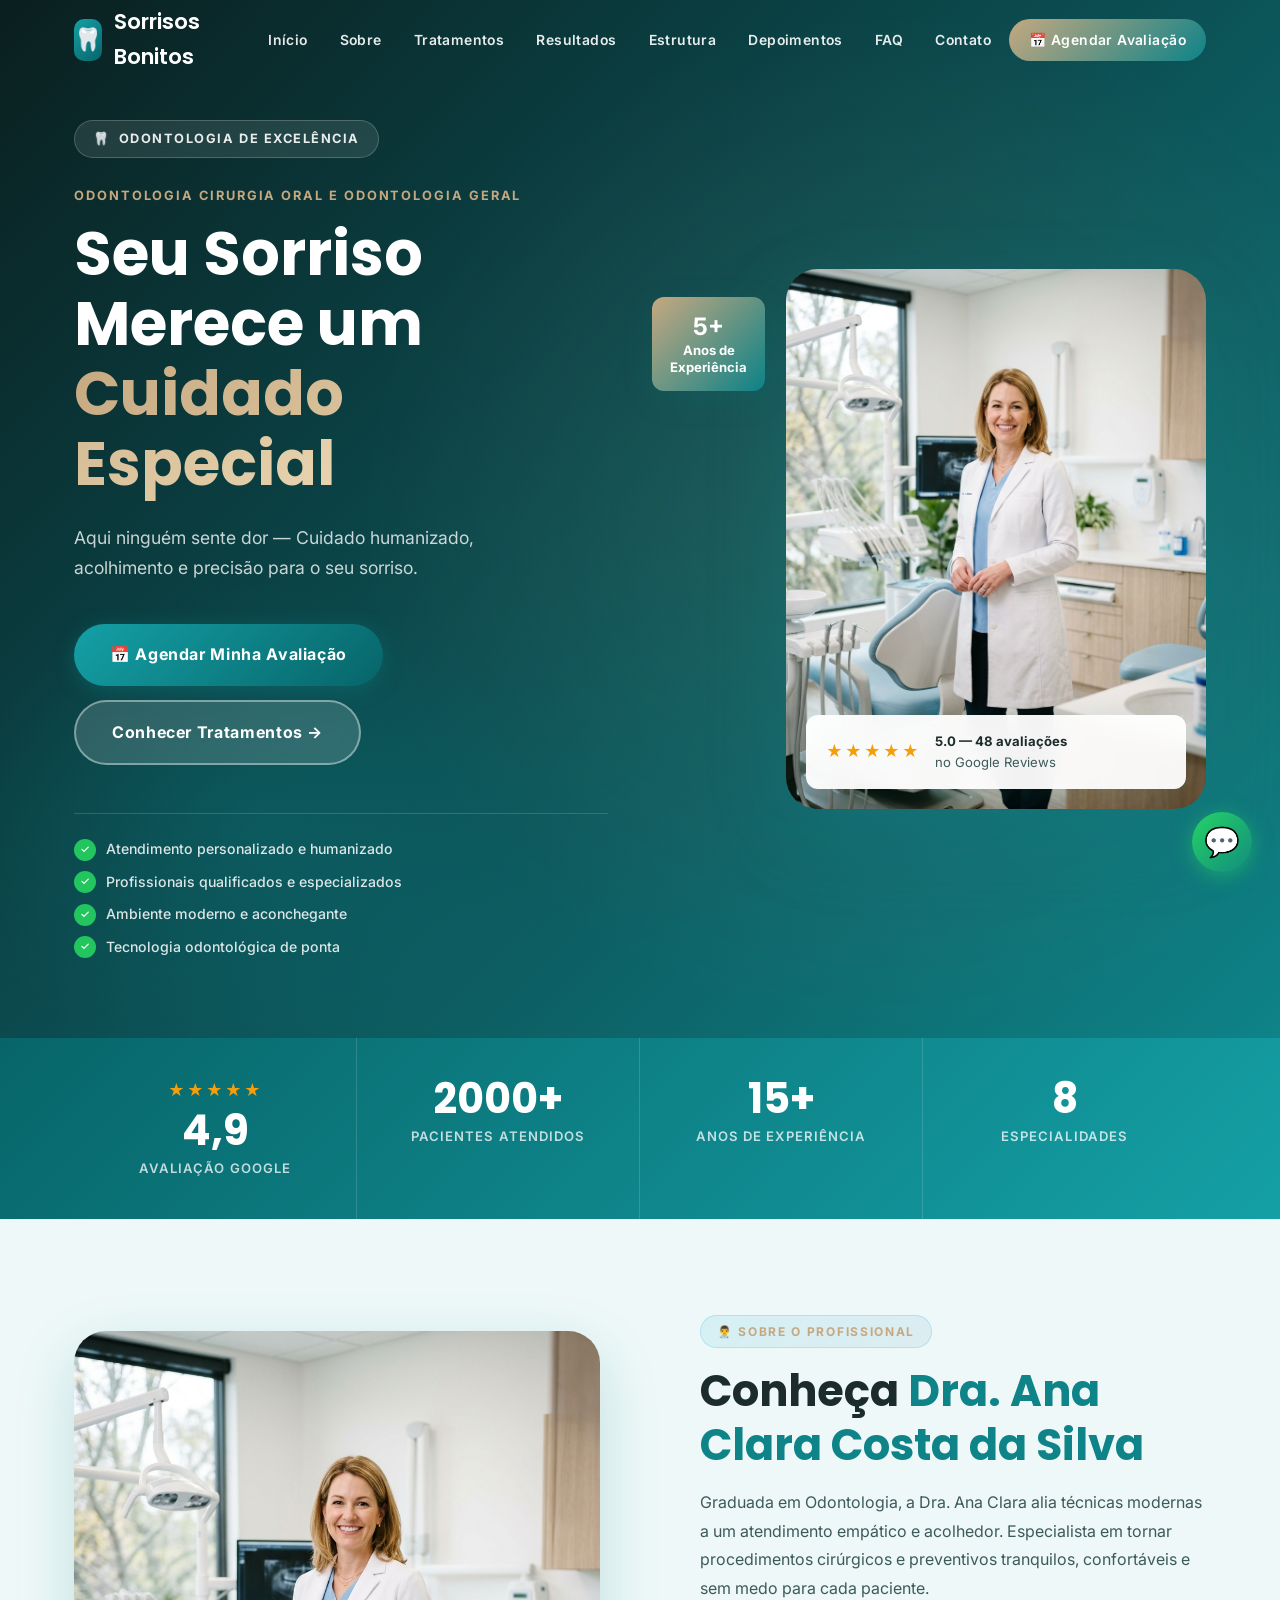
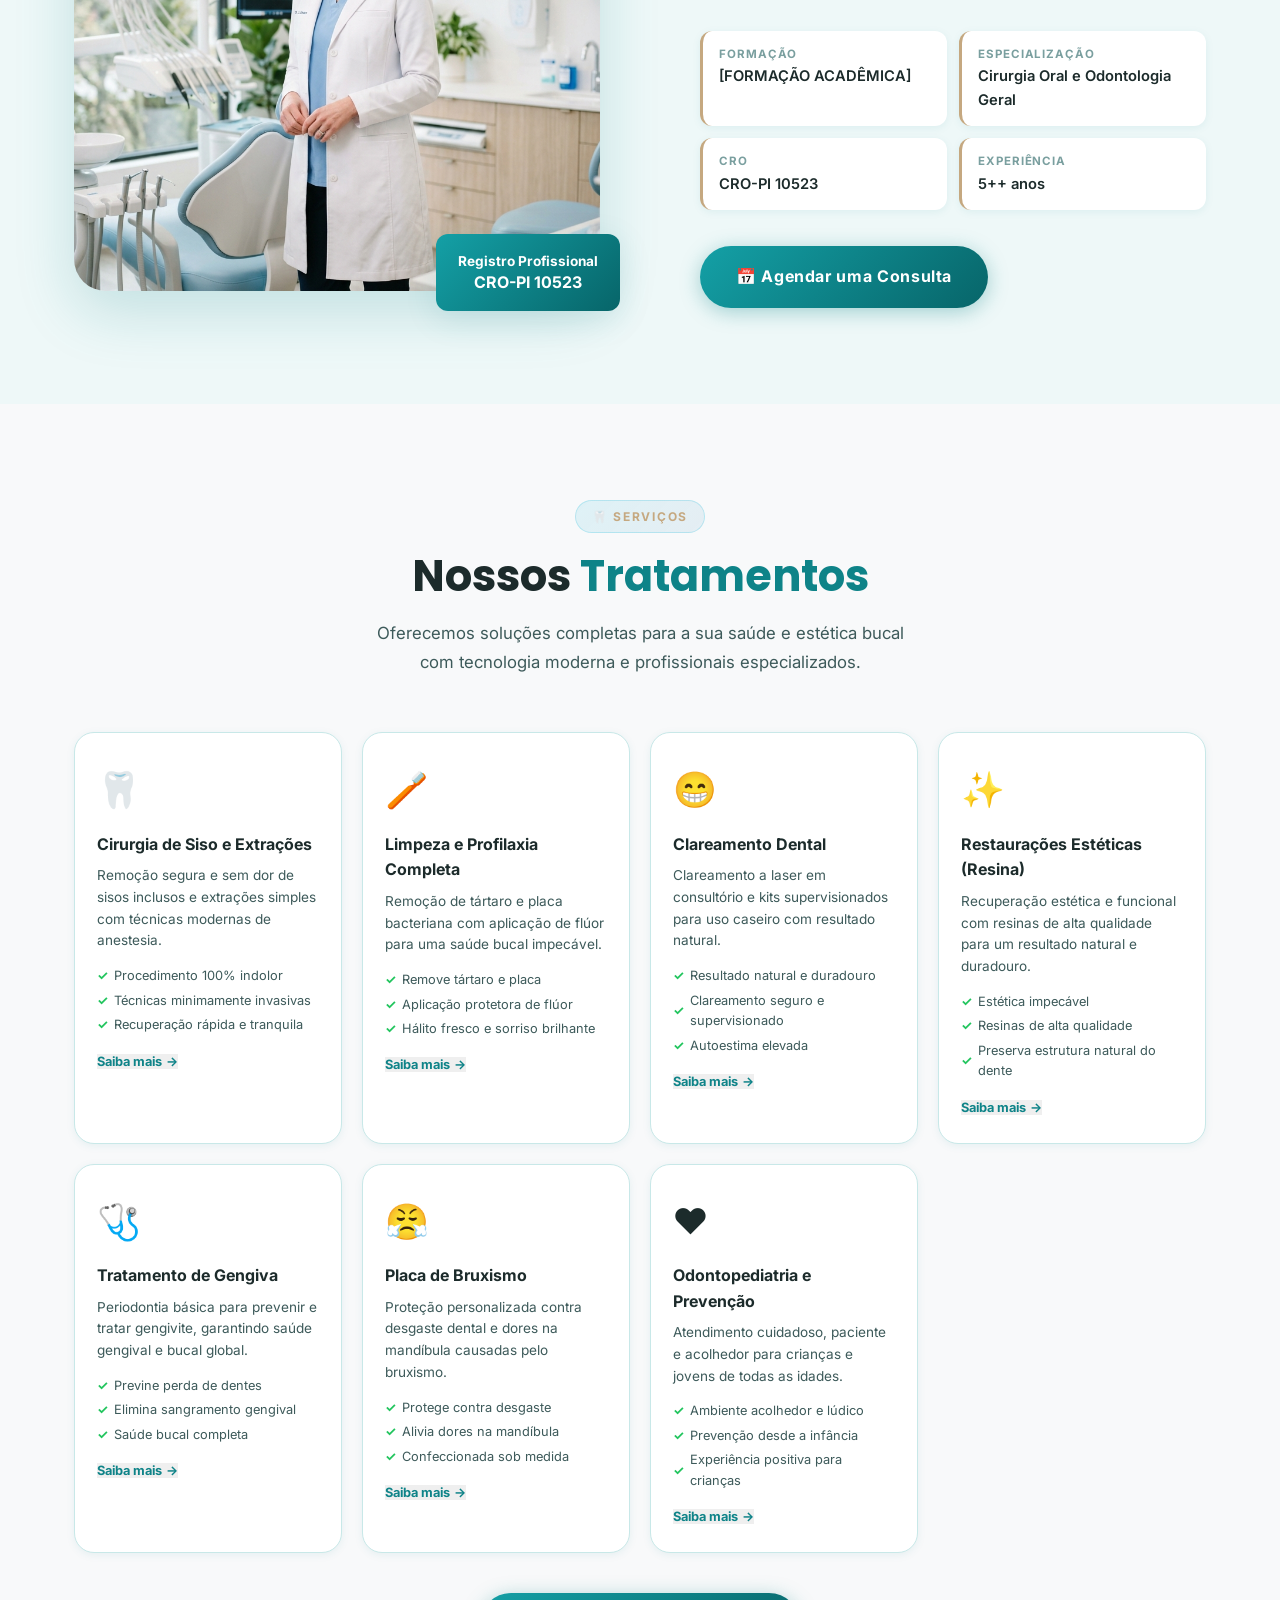
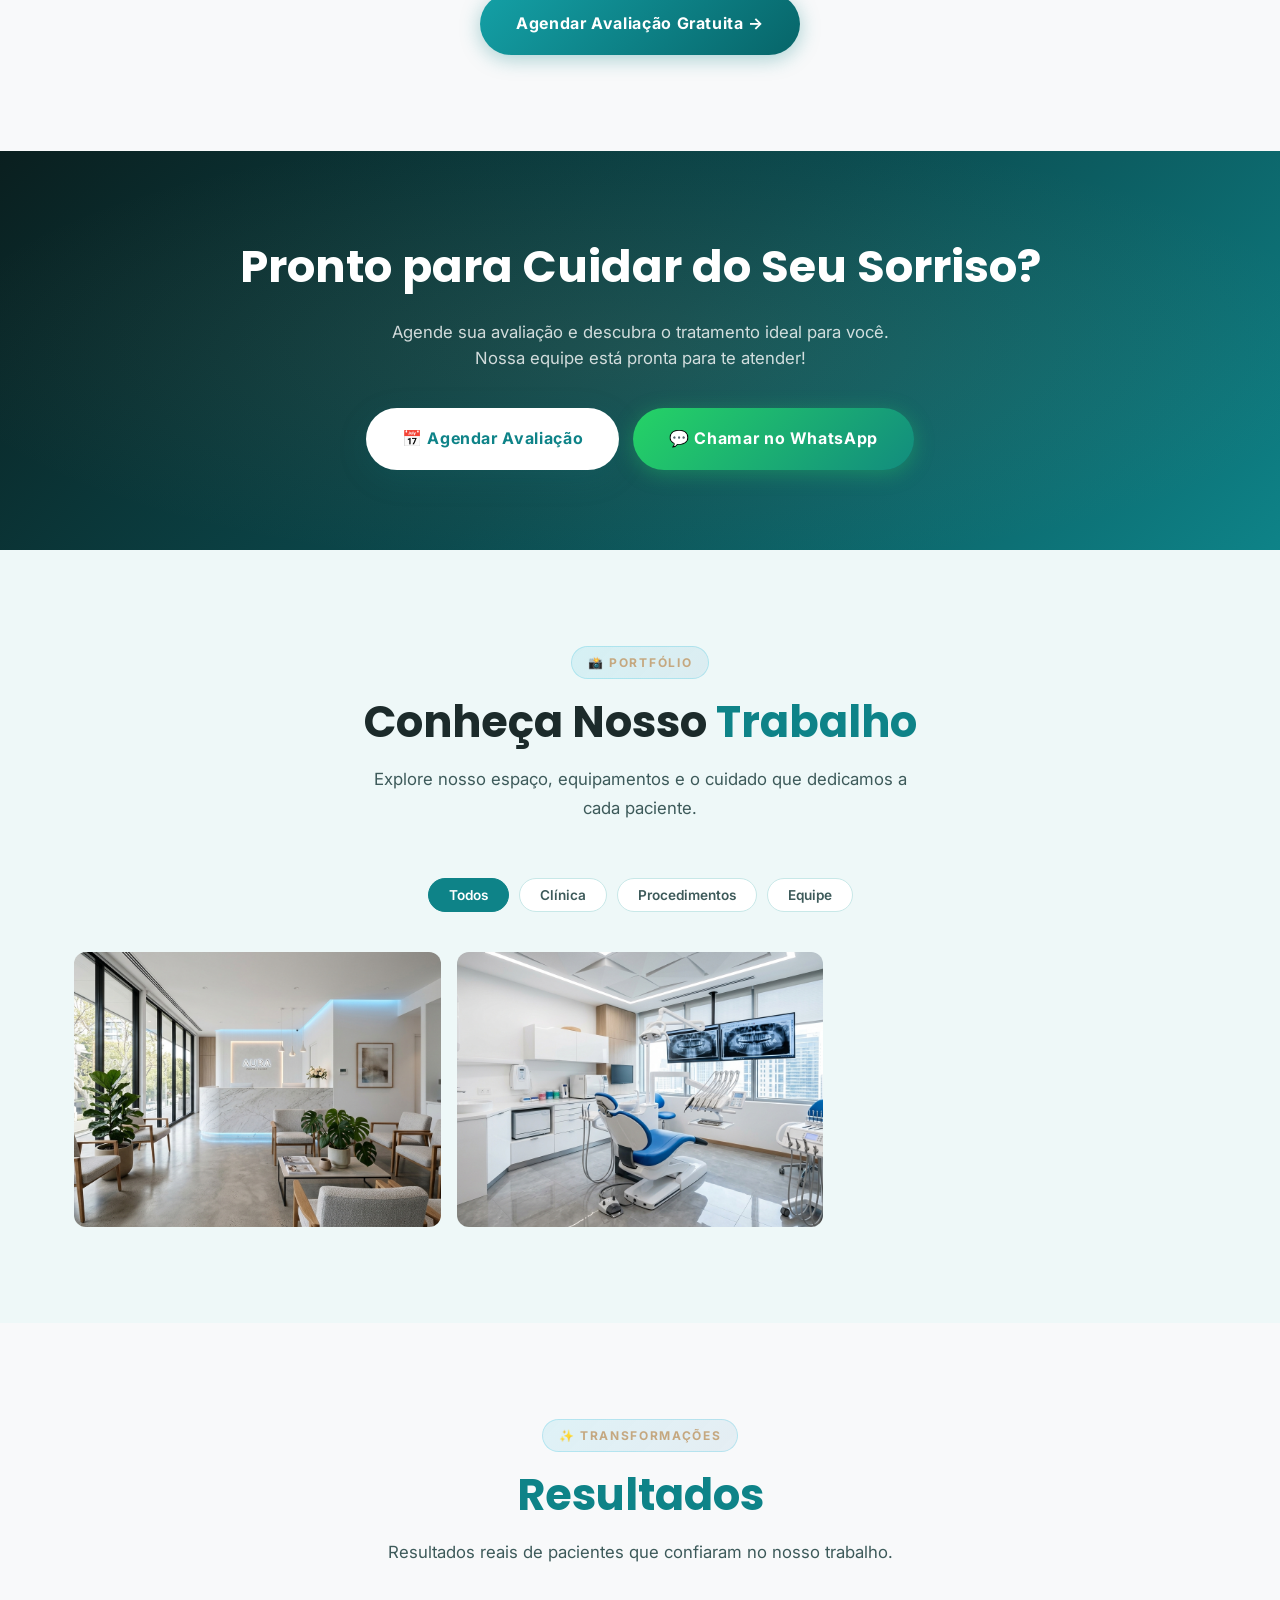
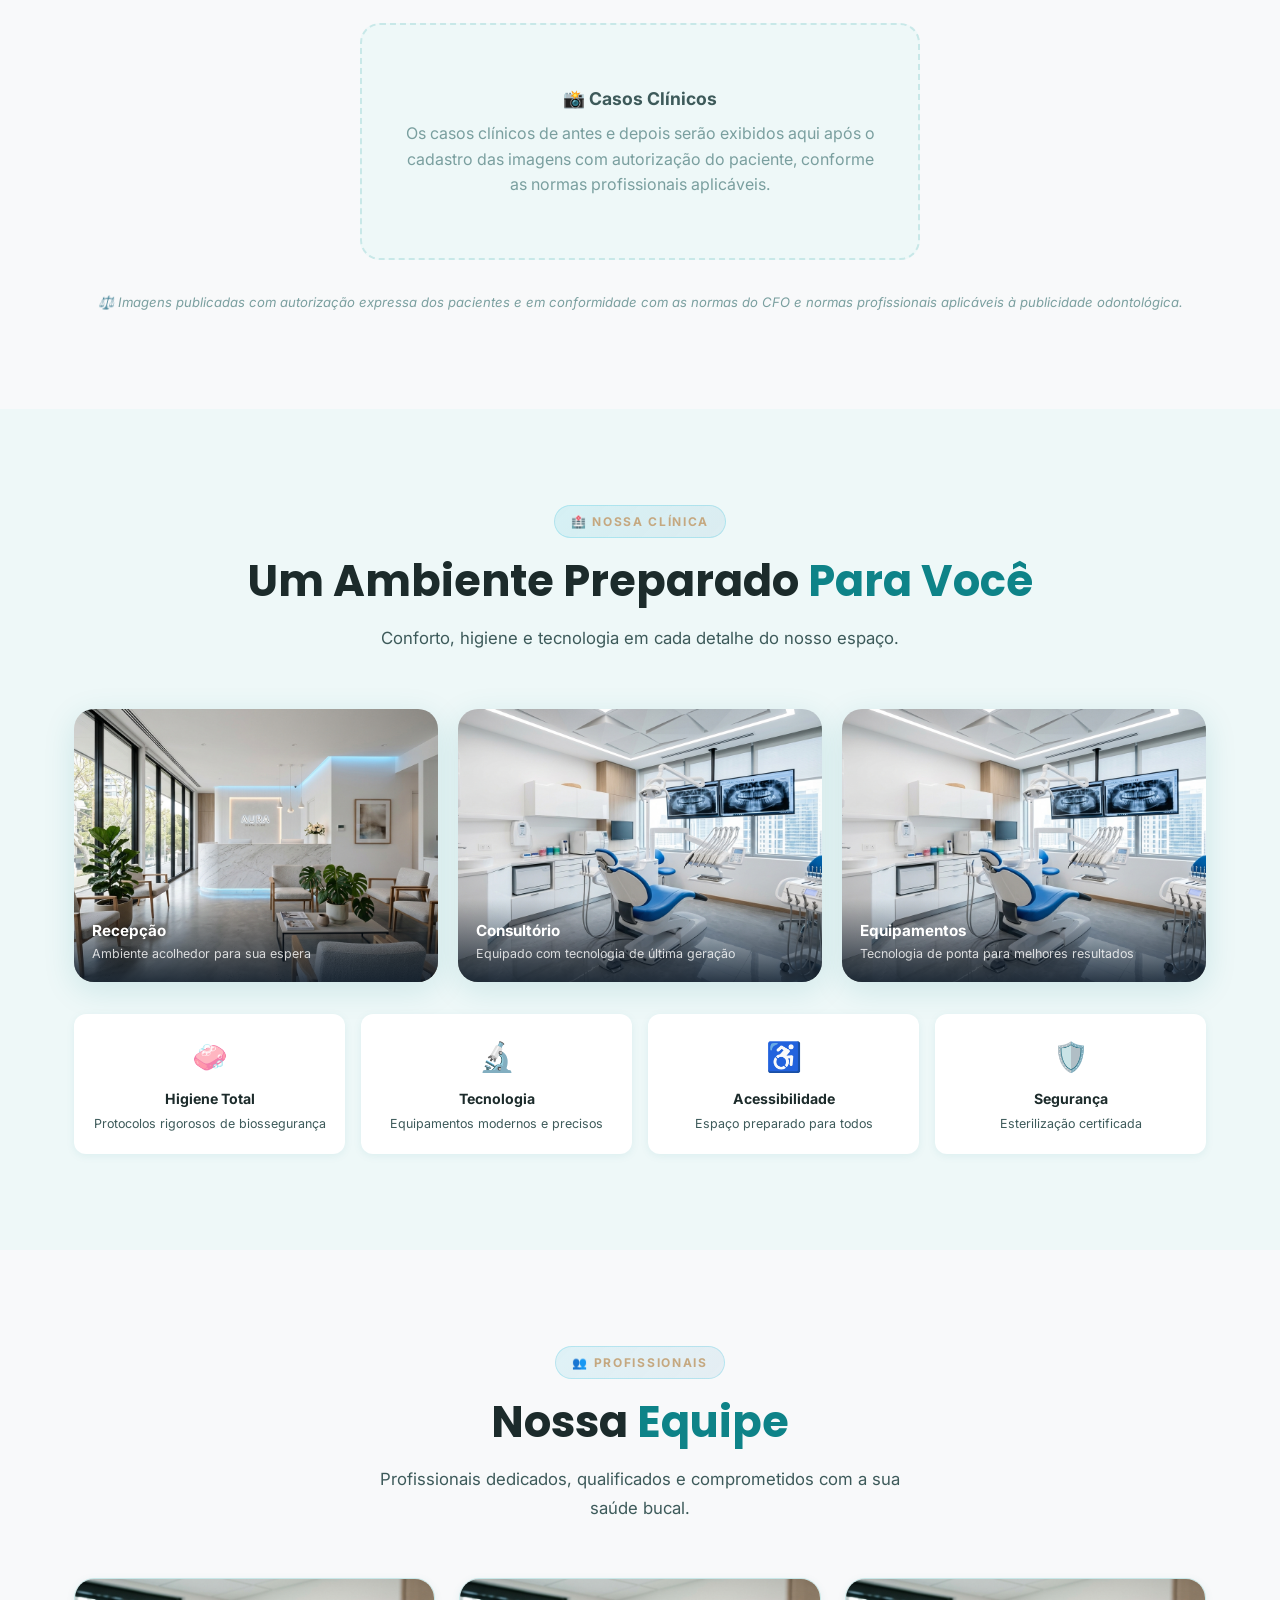
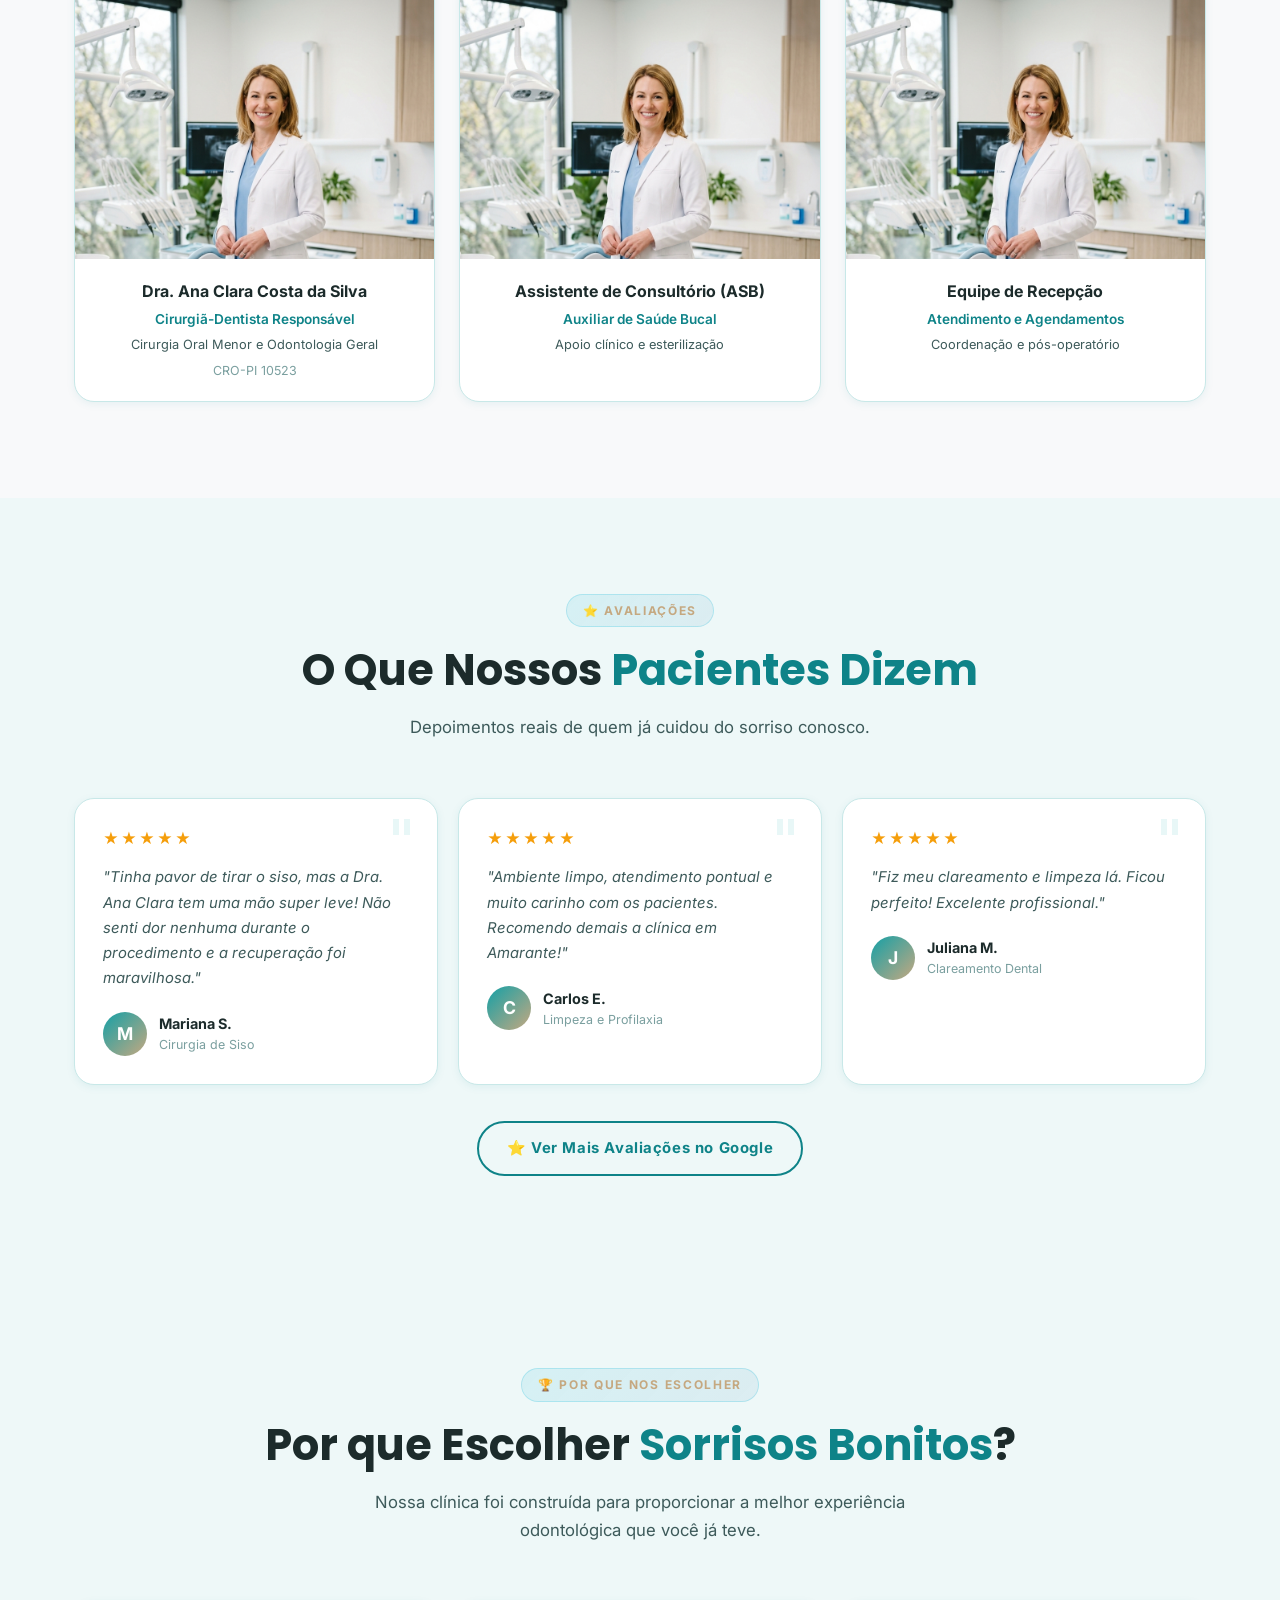
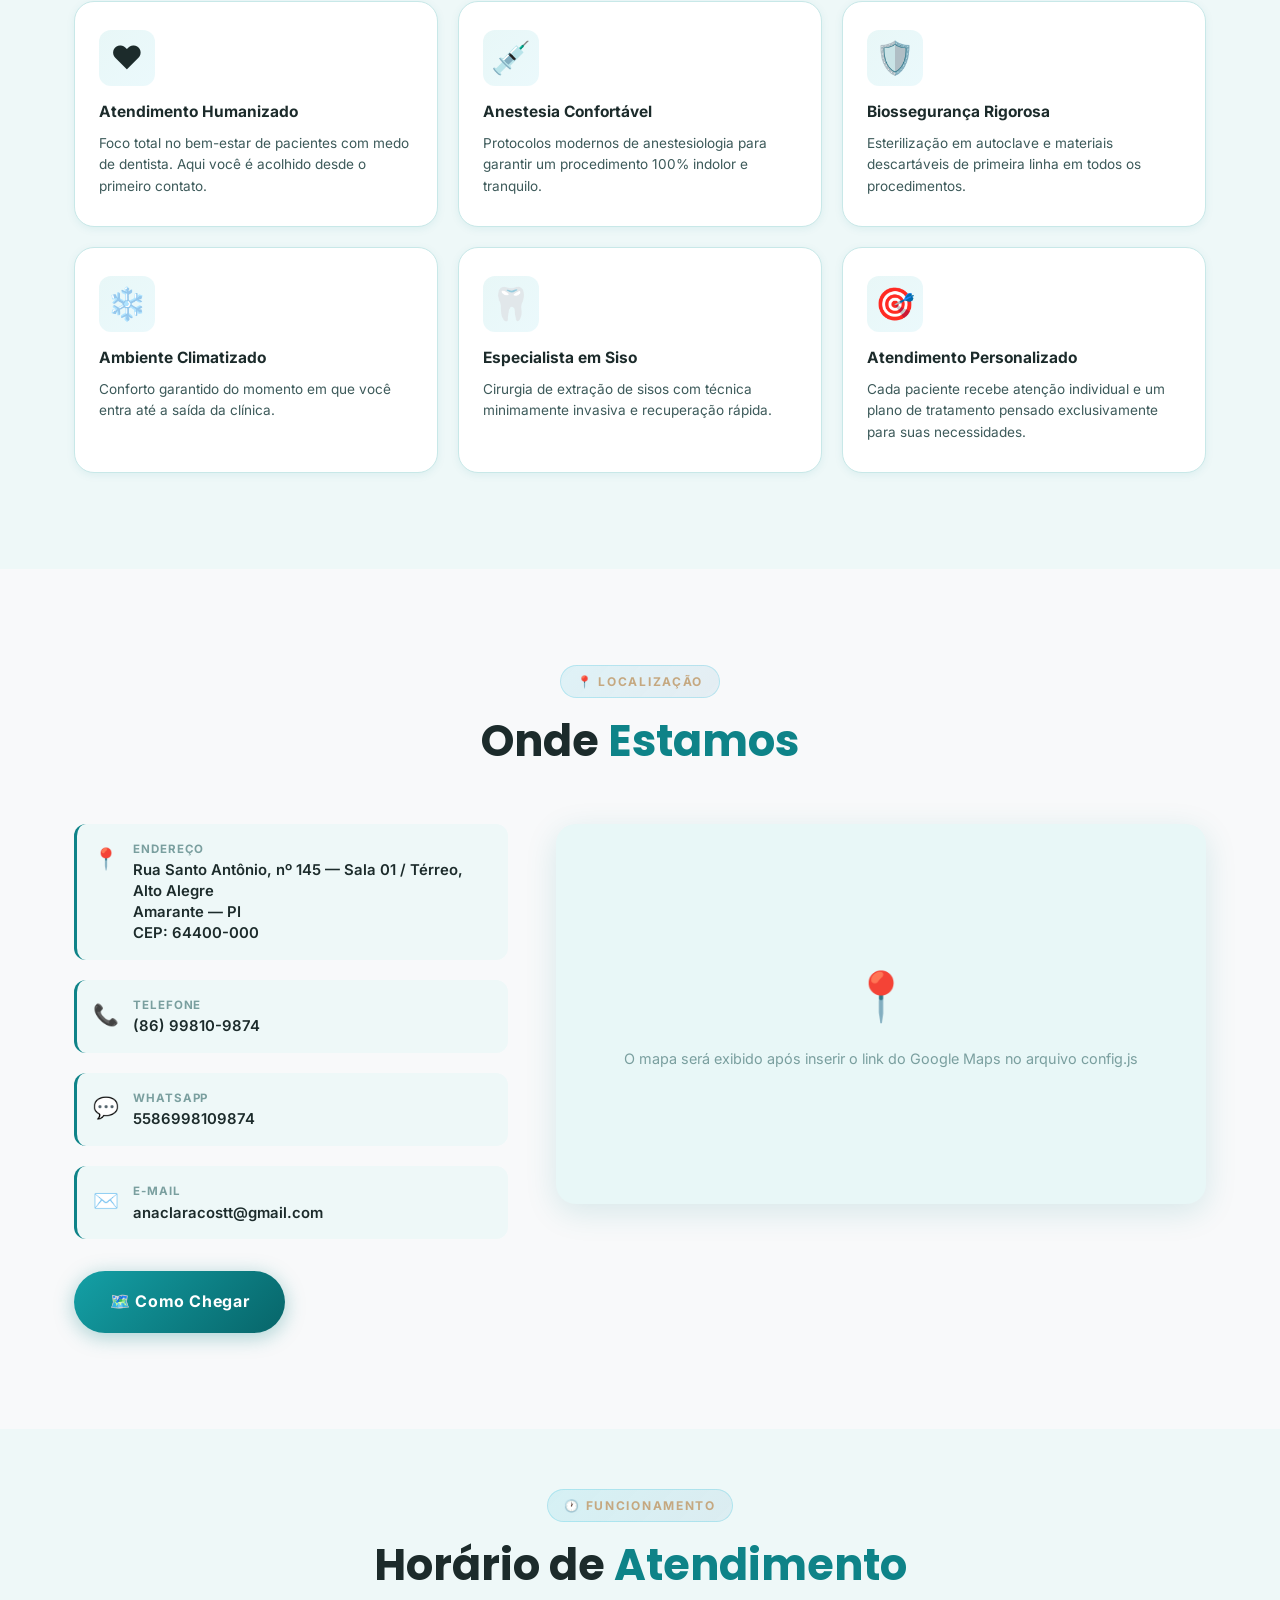
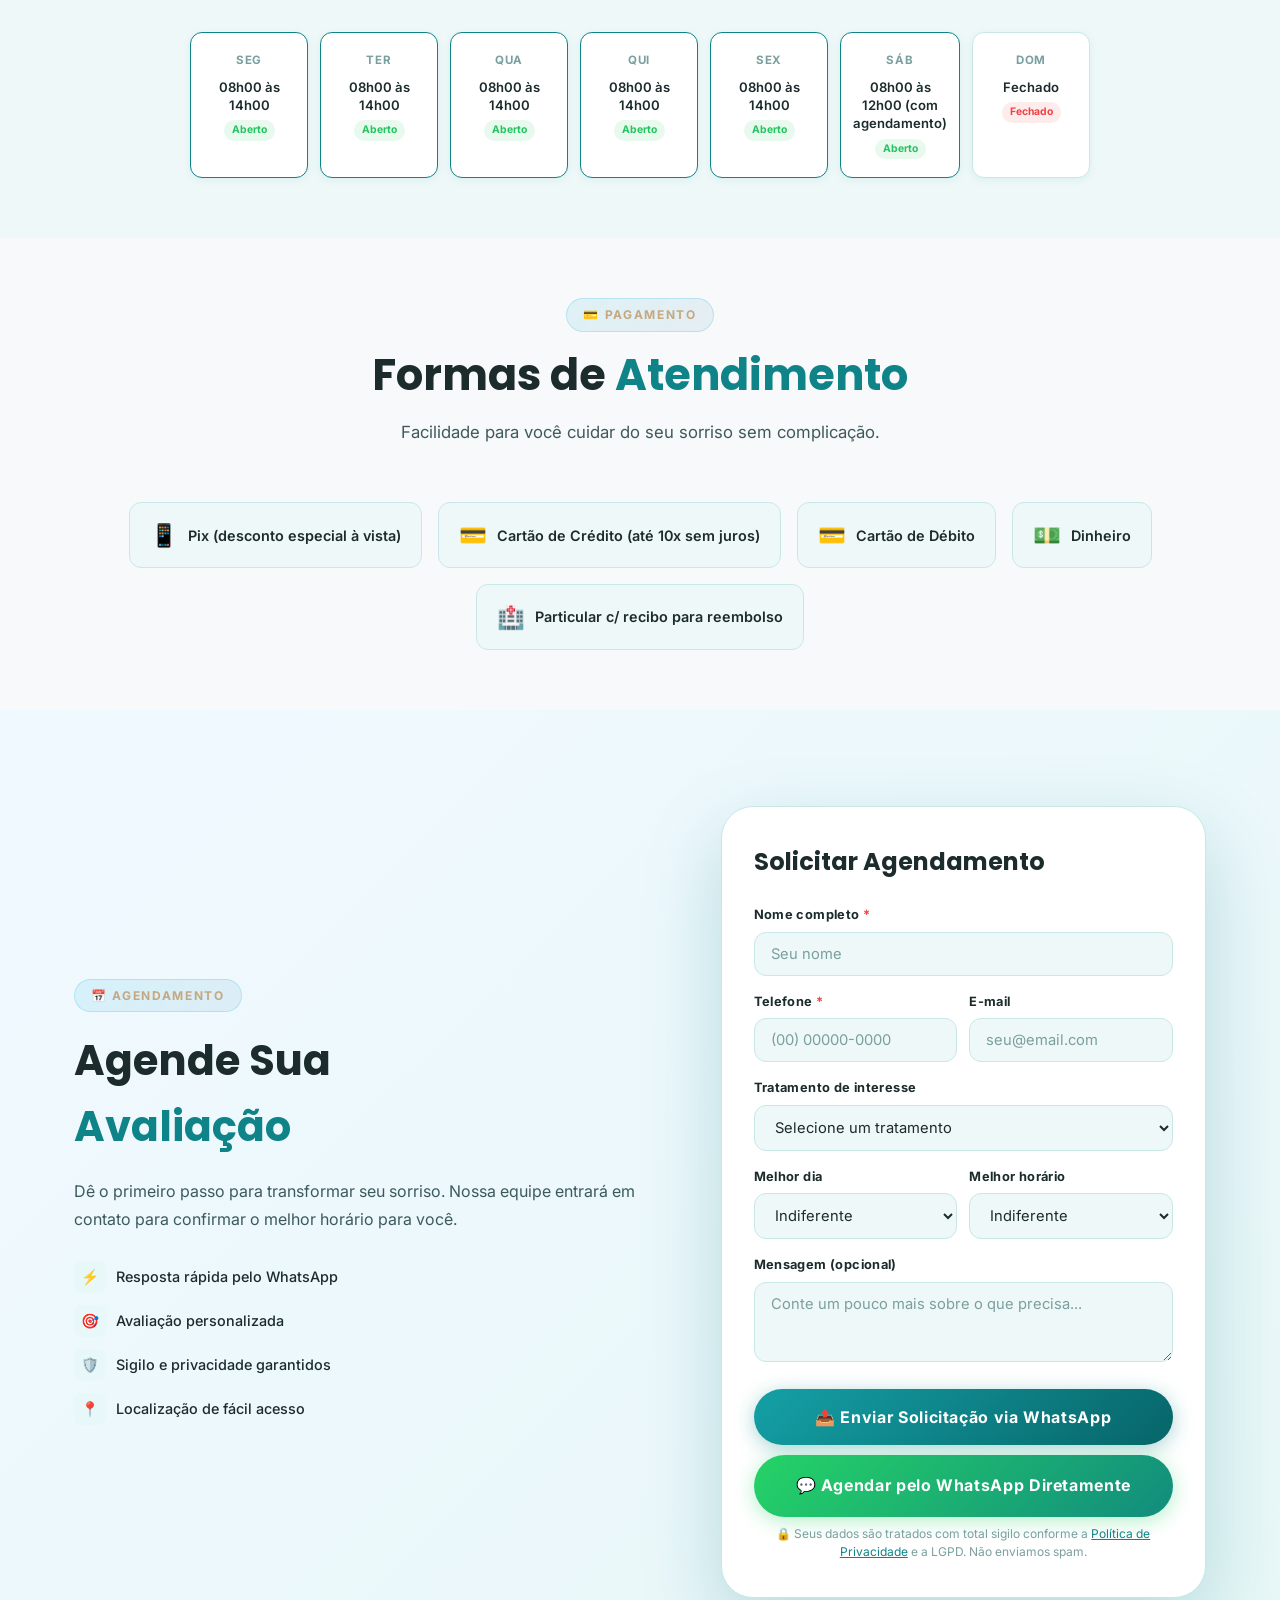
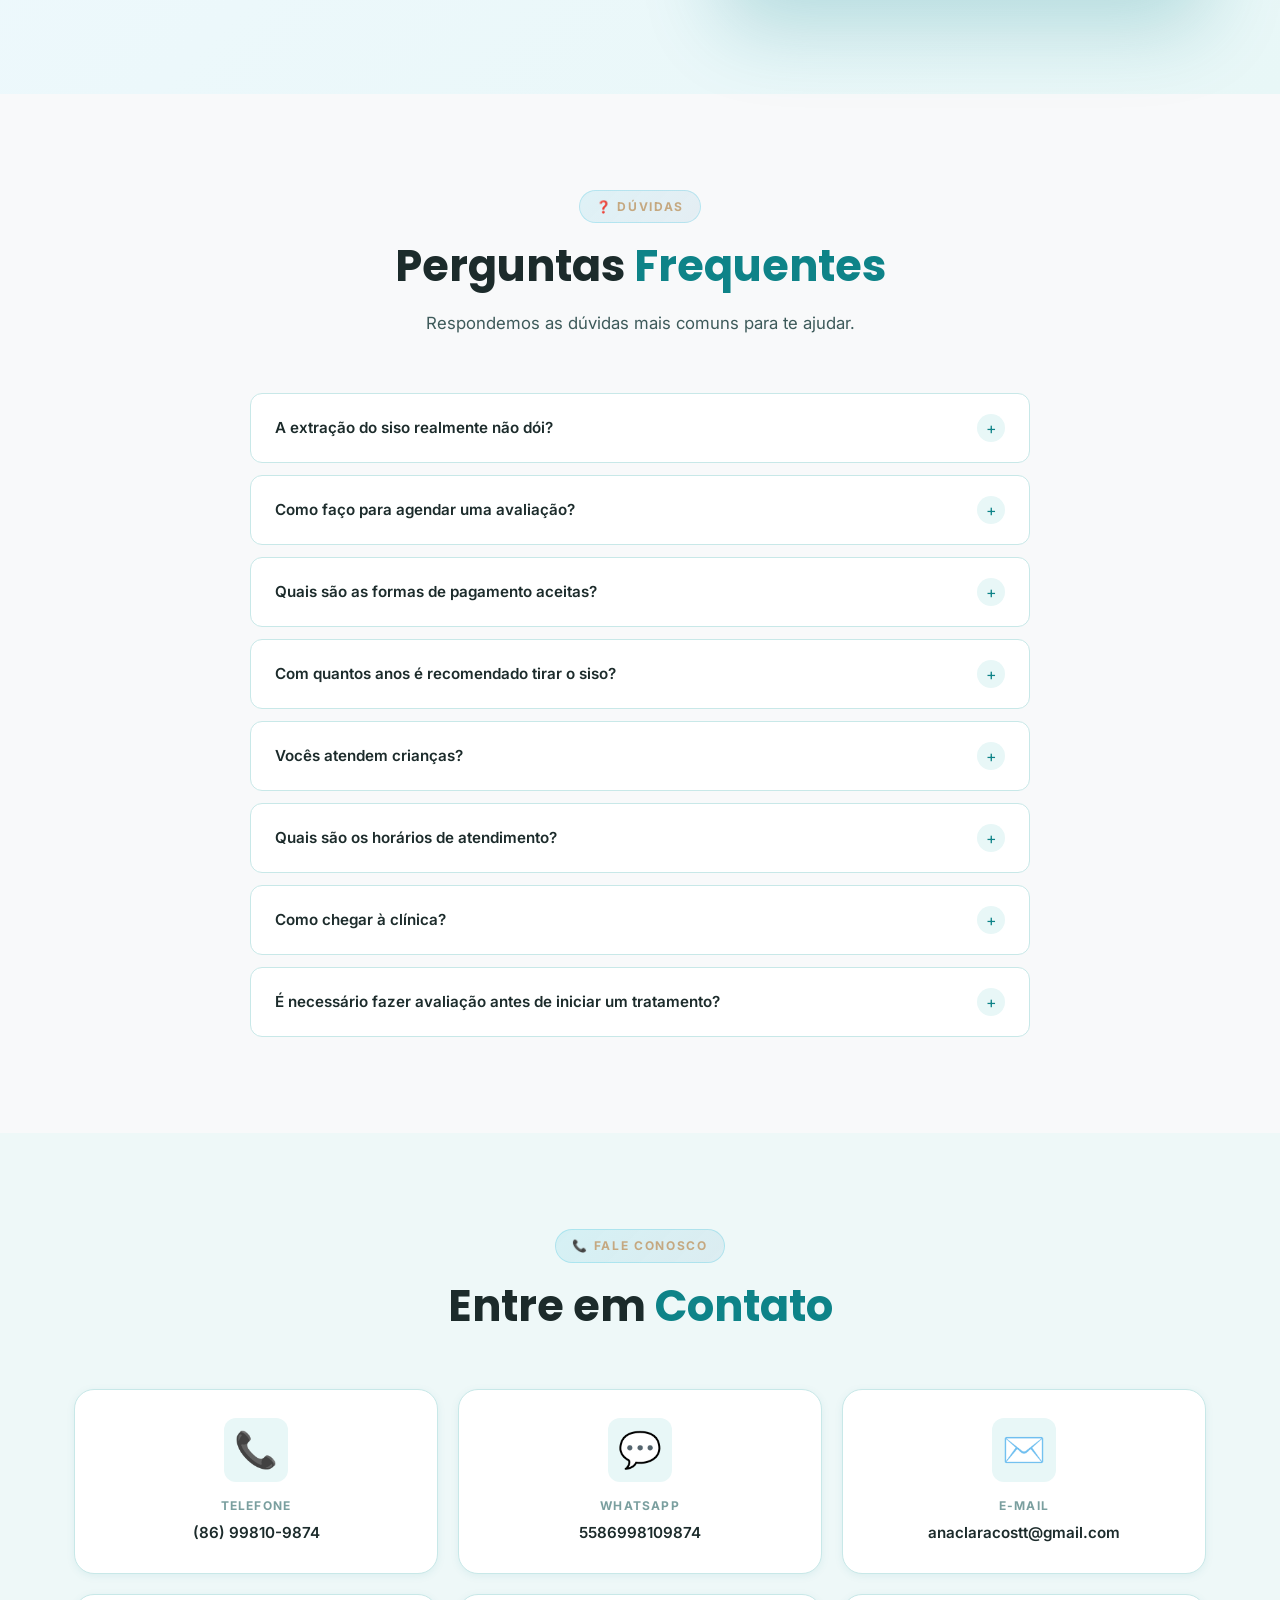
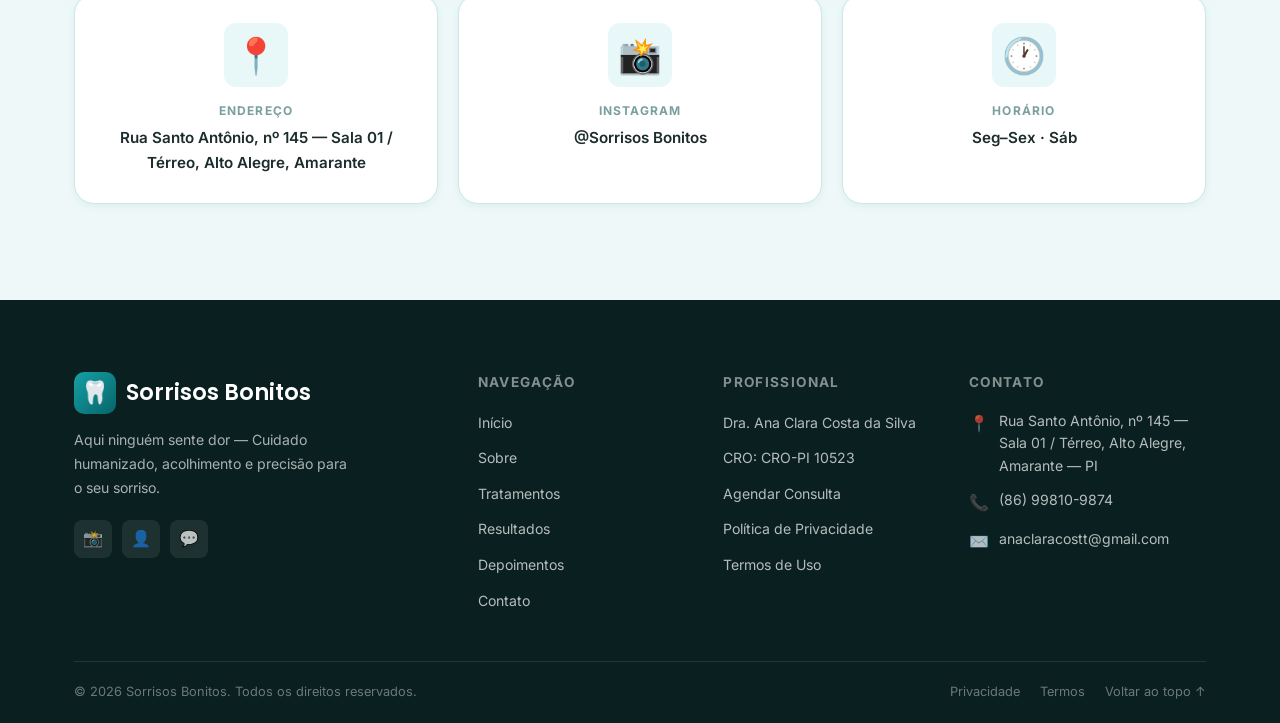
==== dentista ana clara/index.html @ 099bfb2c "15151" ====
<!DOCTYPE html>
<html lang="pt-BR">
<head>
  <meta charset="UTF-8">
  <meta name="viewport" content="width=device-width, initial-scale=1.0">

  <!-- SEO — será sobrescrito via JS pelo config.js -->
  <title>[NOME DA CLÍNICA] — Dentista em [CIDADE]</title>
  <meta name="description" content="Clínica odontológica premium em [CIDADE]. Especializada em [ESPECIALIDADE]. Agende sua avaliação.">
  <meta name="robots" content="index, follow">

  <!-- Open Graph -->
  <meta property="og:type"        content="website">
  <meta property="og:title"       content="[NOME DA CLÍNICA] — Dentista em [CIDADE]">
  <meta property="og:description" content="Clínica odontológica premium. Agende sua avaliação.">
  <meta property="og:image"       content="dentist_hero.jpg">

  <!-- Schema.org structured data -->
  <script type="application/ld+json">
  {
    "@context": "https://schema.org",
    "@type": "Dentist",
    "name": "[NOME DA CLÍNICA]",
    "description": "[DESCRIÇÃO DA CLÍNICA]",
    "telephone": "[TELEFONE]",
    "email": "[EMAIL]",
    "address": {
      "@type": "PostalAddress",
      "streetAddress": "[ENDEREÇO]",
      "addressLocality": "[CIDADE]",
      "addressRegion": "[ESTADO]",
      "postalCode": "[CEP]",
      "addressCountry": "BR"
    },
    "openingHours": ["Mo-Fr 08:00-18:00", "Sa 08:00-13:00"],
    "url": "[WEBSITE]",
    "image": "dentist_hero.jpg"
  }
  </script>

  <!-- Favicon -->
  <link rel="icon" type="image/svg+xml" href="data:image/svg+xml,<svg xmlns='http://www.w3.org/2000/svg' viewBox='0 0 100 100'><text y='.9em' font-size='90'>🦷</text></svg>">

  <!-- Fontes e estilos -->
  <link rel="preconnect" href="https://fonts.googleapis.com">
  <link rel="preconnect" href="https://fonts.gstatic.com" crossorigin>
  <link rel="stylesheet" href="styles.css">
</head>
<body>

<!-- ============================================================
     NAVBAR
     ============================================================ -->
<nav id="navbar" role="navigation" aria-label="Menu principal">
  <div class="container">
    <div class="nav-inner">

      <!-- Logo -->
      <a href="#hero" class="nav-logo" aria-label="Ir para o início">
        <div class="nav-logo-icon">🦷</div>
        <span data-config="CLINIC_NAME">[NOME DA CLÍNICA]</span>
      </a>

      <!-- Links desktop -->
      <ul class="nav-links" role="list">
        <li><a href="#hero">Início</a></li>
        <li><a href="#about">Sobre</a></li>
        <li><a href="#treatments">Tratamentos</a></li>
        <li><a href="#results">Resultados</a></li>
        <li><a href="#structure">Estrutura</a></li>
        <li><a href="#testimonials">Depoimentos</a></li>
        <li><a href="#faq">FAQ</a></li>
        <li><a href="#contact">Contato</a></li>
        <li>
          <a href="#booking" class="nav-cta btn" id="nav-book-btn">
            📅 Agendar Avaliação
          </a>
        </li>
      </ul>

      <!-- Hamburger -->
      <button class="hamburger" id="hamburger" aria-label="Abrir menu" aria-expanded="false">
        <span></span><span></span><span></span>
      </button>

    </div>
  </div>
</nav>

<!-- Mobile menu -->
<nav class="mobile-menu" id="mobile-menu" aria-label="Menu mobile">
  <a href="#hero">Início</a>
  <a href="#about">Sobre</a>
  <a href="#treatments">Tratamentos</a>
  <a href="#results">Resultados</a>
  <a href="#structure">Estrutura</a>
  <a href="#testimonials">Depoimentos</a>
  <a href="#faq">FAQ</a>
  <a href="#contact">Contato</a>
  <a href="#booking" class="btn btn-primary btn-lg">📅 Agendar Avaliação</a>
</nav>

<!-- ============================================================
     HERO
     ============================================================ -->
<section id="hero" aria-label="Apresentação principal">
  <div class="container">
    <div class="hero-grid">

      <!-- Conteúdo -->
      <div class="hero-content">
        <div class="hero-badge">
          <span>🦷</span>
          <span>Odontologia de Excelência</span>
        </div>
        <p class="hero-specialty">ODONTOLOGIA <span data-config="SPECIALTY">[ESPECIALIDADE]</span></p>
        <h1 class="hero-title">
          Seu Sorriso Merece um<br>
          <span>Cuidado Especial</span>
        </h1>
        <p class="hero-subtitle" data-config="DESCRIPTION_SHORT">
          [DIFERENCIAL CURTO DA CLÍNICA — configure em config.js]
        </p>

        <div class="hero-btns">
          <a href="#booking" class="btn btn-primary btn-lg" id="hero-book-btn">
            📅 Agendar Minha Avaliação
          </a>
          <a href="#treatments" class="btn btn-ghost btn-lg">
            Conhecer Tratamentos →
          </a>
        </div>

        <div class="hero-trust">
          <div class="trust-item">
            <div class="trust-icon">✓</div>
            <span>Atendimento personalizado e humanizado</span>
          </div>
          <div class="trust-item">
            <div class="trust-icon">✓</div>
            <span>Profissionais qualificados e especializados</span>
          </div>
          <div class="trust-item">
            <div class="trust-icon">✓</div>
            <span>Ambiente moderno e aconchegante</span>
          </div>
          <div class="trust-item">
            <div class="trust-icon">✓</div>
            <span>Tecnologia odontológica de ponta</span>
          </div>
        </div>
      </div>

      <!-- Foto do Dentista -->
      <div class="hero-image-wrap">
        <div class="hero-float-tag">
          <strong data-config="YEARS_EXPERIENCE">[X]+</strong>
          Anos de<br>Experiência
        </div>
        <div class="hero-photo-card">
          <img src="dentist_hero.jpg"
               data-src="DOCTOR_PHOTO"
               alt="Foto do dentista"
               width="420" height="540"
               loading="eager">
          <div class="hero-card-badge">
            <div>
              <div class="hero-card-stars">★★★★★</div>
            </div>
            <div class="hero-card-text">
              <strong data-config="GOOGLE_RATING">[AVALIAÇÃO GOOGLE]</strong>
              <span>no Google Reviews</span>
            </div>
          </div>
        </div>
      </div>

    </div>
  </div>
</section>

<!-- ============================================================
     STATS STRIP
     ============================================================ -->
<section id="stats" aria-label="Números da clínica">
  <div class="container">
    <div class="stats-inner">
      <div class="stat-item">
        <div class="stat-stars">★★★★★</div>
        <div class="stat-number" data-config="GOOGLE_RATING" data-target="4.9">4.9</div>
        <p class="stat-label">Avaliação Google</p>
      </div>
      <div class="stat-item">
        <div class="stat-number" data-target="2000+" data-config="PATIENTS_COUNT">[X]+</div>
        <p class="stat-label">Pacientes Atendidos</p>
      </div>
      <div class="stat-item">
        <div class="stat-number" data-target="15+" data-config="YEARS_EXPERIENCE">[X]+</div>
        <p class="stat-label">Anos de Experiência</p>
      </div>
      <div class="stat-item">
        <div class="stat-number" data-target="8" data-config="SPECIALTIES_COUNT">[X]</div>
        <p class="stat-label">Especialidades</p>
      </div>
    </div>
  </div>
</section>

<!-- ============================================================
     SOBRE
     ============================================================ -->
<section id="about" class="section" aria-labelledby="about-title">
  <div class="container">
    <div class="about-grid">

      <!-- Imagem -->
      <div class="about-img-wrap fade-in-up">
        <div class="about-img-main">
          <img src="dentist_hero.jpg"
               data-src="DOCTOR_PHOTO2"
               alt="Foto do dentista"
               width="500" height="560"
               loading="lazy">
        </div>
        <div class="about-cro-badge">
          <span>Registro Profissional</span>
          <strong data-config="DENTIST_CRO">[CRO]</strong>
        </div>
      </div>

      <!-- Conteúdo -->
      <div class="about-content">
        <span class="section-label">👨‍⚕️ Sobre o Profissional</span>
        <h2 class="section-title" id="about-title">
          Conheça <span data-config="DENTIST_NAME">[NOME DO DENTISTA]</span>
        </h2>
        <p style="color:var(--text-light);line-height:1.8;margin-bottom:24px" data-config="DESCRIPTION_LONG">
          [BIOGRAFIA PROFISSIONAL COMPLETA — configure em config.js]
        </p>

        <div class="about-info-grid fade-in-up delay-2">
          <div class="about-info-item">
            <p class="label">Formação</p>
            <p class="value">[FORMAÇÃO ACADÊMICA]</p>
          </div>
          <div class="about-info-item">
            <p class="label">Especialização</p>
            <p class="value" data-config="SPECIALTY">[ESPECIALIDADE]</p>
          </div>
          <div class="about-info-item">
            <p class="label">CRO</p>
            <p class="value" data-config="DENTIST_CRO">[CRO]</p>
          </div>
          <div class="about-info-item">
            <p class="label">Experiência</p>
            <p class="value"><span data-config="YEARS_EXPERIENCE">[X]</span>+ anos</p>
          </div>
        </div>

        <a href="#booking" class="btn btn-primary btn-lg fade-in-up delay-3">
          📅 Agendar uma Consulta
        </a>
      </div>

    </div>
  </div>
</section>

<!-- ============================================================
     TRATAMENTOS
     ============================================================ -->
<section id="treatments" class="section" aria-labelledby="treatments-title">
  <div class="container">
    <div class="text-center">
      <span class="section-label fade-in-up">🦷 Serviços</span>
      <h2 class="section-title fade-in-up delay-1" id="treatments-title">
        Nossos <span>Tratamentos</span>
      </h2>
      <p class="section-subtitle fade-in-up delay-2">
        Oferecemos soluções completas para a sua saúde e estética bucal com tecnologia moderna e profissionais especializados.
      </p>
    </div>

    <!-- Cards gerados via JS -->
    <div class="treatments-grid" id="treatments-grid"></div>

    <div class="text-center" style="margin-top:40px">
      <a href="#booking" class="btn btn-primary btn-lg fade-in-up">
        Agendar Avaliação Gratuita →
      </a>
    </div>
  </div>
</section>

<!-- Modal de Tratamento -->
<div class="modal-overlay" id="treatment-modal" role="dialog" aria-modal="true" aria-labelledby="modal-name">
  <div class="modal-box">
    <div class="modal-header">
      <div>
        <div class="modal-icon" id="modal-icon">🦷</div>
        <h2 class="modal-name" id="modal-name">Tratamento</h2>
      </div>
      <button class="modal-close" id="modal-close" aria-label="Fechar">✕</button>
    </div>
    <div class="modal-body">
      <p class="modal-desc" id="modal-desc"></p>
      <div class="modal-section">
        <h4>Para quem é?</h4>
        <p id="modal-for" style="color:var(--text-light);font-size:.92rem;line-height:1.7"></p>
      </div>
      <div class="modal-section">
        <h4>Como funciona?</h4>
        <p id="modal-how" style="color:var(--text-light);font-size:.92rem;line-height:1.7"></p>
      </div>
      <div class="modal-section">
        <h4>Benefícios</h4>
        <div class="modal-benefits" id="modal-benefits"></div>
      </div>
      <div style="margin-top:28px;display:flex;gap:12px;flex-wrap:wrap">
        <a href="#booking" class="btn btn-primary" id="modal-book-btn" onclick="document.getElementById('treatment-modal').classList.remove('open');document.body.style.overflow=''">
          📅 Agendar Avaliação
        </a>
        <a href="#" class="btn btn-wa" data-wa="">
          💬 WhatsApp
        </a>
      </div>
    </div>
  </div>
</div>

<!-- ============================================================
     CTA BANNER
     ============================================================ -->
<div class="cta-banner" aria-label="Chamada para ação">
  <div class="container">
    <div class="cta-banner-content">
      <h2 class="fade-in-up">Pronto para Cuidar do Seu Sorriso?</h2>
      <p class="fade-in-up delay-1">
        Agende sua avaliação e descubra o tratamento ideal para você.
        Nossa equipe está pronta para te atender!
      </p>
      <div class="cta-banner-btns fade-in-up delay-2">
        <a href="#booking" class="btn btn-white btn-lg">📅 Agendar Avaliação</a>
        <a href="#" class="btn btn-wa btn-lg" data-wa="">💬 Chamar no WhatsApp</a>
      </div>
    </div>
  </div>
</div>

<!-- ============================================================
     GALERIA
     ============================================================ -->
<section id="gallery" class="section" aria-labelledby="gallery-title">
  <div class="container">
    <div class="text-center">
      <span class="section-label fade-in-up">📸 Portfólio</span>
      <h2 class="section-title fade-in-up delay-1" id="gallery-title">
        Conheça Nosso <span>Trabalho</span>
      </h2>
      <p class="section-subtitle fade-in-up delay-2">
        Explore nosso espaço, equipamentos e o cuidado que dedicamos a cada paciente.
      </p>
    </div>

    <div class="gallery-filters fade-in-up delay-2">
      <button class="gallery-filter-btn active" data-filter="all">Todos</button>
      <button class="gallery-filter-btn" data-filter="clinica">Clínica</button>
      <button class="gallery-filter-btn" data-filter="procedimentos">Procedimentos</button>
      <button class="gallery-filter-btn" data-filter="equipe">Equipe</button>
    </div>

    <div class="gallery-grid" id="gallery-grid"></div>
  </div>
</section>

<!-- Lightbox -->
<div class="lightbox" id="lightbox" role="dialog" aria-modal="true" aria-label="Visualizar imagem ampliada">
  <button class="lightbox-close" id="lightbox-close" aria-label="Fechar">✕</button>
  <img id="lightbox-img" src="" alt="Foto ampliada">
</div>

<!-- ============================================================
     ANTES E DEPOIS
     ============================================================ -->
<section id="results" class="section" aria-labelledby="results-title">
  <div class="container">
    <div class="text-center">
      <span class="section-label fade-in-up">✨ Transformações</span>
      <h2 class="section-title fade-in-up delay-1" id="results-title">
        <span>Resultados</span>
      </h2>
      <p class="section-subtitle fade-in-up delay-2">
        Resultados reais de pacientes que confiaram no nosso trabalho.
      </p>
    </div>

    <div id="ba-container"></div>

    <p class="before-after-notice fade-in-up">
      ⚖️ Imagens publicadas com autorização expressa dos pacientes e em conformidade com as normas do CFO e normas profissionais aplicáveis à publicidade odontológica.
    </p>
  </div>
</section>

<!-- ============================================================
     ESTRUTURA
     ============================================================ -->
<section id="structure" class="section" aria-labelledby="structure-title">
  <div class="container">
    <div class="text-center">
      <span class="section-label fade-in-up">🏥 Nossa Clínica</span>
      <h2 class="section-title fade-in-up delay-1" id="structure-title">
        Um Ambiente Preparado <span>Para Você</span>
      </h2>
      <p class="section-subtitle fade-in-up delay-2">
        Conforto, higiene e tecnologia em cada detalhe do nosso espaço.
      </p>
    </div>

    <div class="structure-grid fade-in-up">
      <div class="structure-card" onclick="openLightbox('clinic_reception.jpg')">
        <img src="clinic_reception.jpg" alt="Recepção da clínica" loading="lazy">
        <div class="structure-card-info">
          <h4>Recepção</h4>
          <p>Ambiente acolhedor para sua espera</p>
        </div>
      </div>
      <div class="structure-card" onclick="openLightbox('clinic_treatment.jpg')">
        <img src="clinic_treatment.jpg" alt="Consultório odontológico" loading="lazy">
        <div class="structure-card-info">
          <h4>Consultório</h4>
          <p>Equipado com tecnologia de última geração</p>
        </div>
      </div>
      <div class="structure-card" onclick="openLightbox('clinic_treatment.jpg')">
        <img src="clinic_treatment.jpg" alt="Equipamentos odontológicos" loading="lazy">
        <div class="structure-card-info">
          <h4>Equipamentos</h4>
          <p>Tecnologia de ponta para melhores resultados</p>
        </div>
      </div>
    </div>

    <div class="structure-badges fade-in-up delay-2" style="margin-top:32px">
      <div class="structure-badge">
        <div class="structure-badge-icon">🧼</div>
        <h4>Higiene Total</h4>
        <p>Protocolos rigorosos de biossegurança</p>
      </div>
      <div class="structure-badge">
        <div class="structure-badge-icon">🔬</div>
        <h4>Tecnologia</h4>
        <p>Equipamentos modernos e precisos</p>
      </div>
      <div class="structure-badge">
        <div class="structure-badge-icon">♿</div>
        <h4>Acessibilidade</h4>
        <p>Espaço preparado para todos</p>
      </div>
      <div class="structure-badge">
        <div class="structure-badge-icon">🛡️</div>
        <h4>Segurança</h4>
        <p>Esterilização certificada</p>
      </div>
    </div>
  </div>
</section>

<!-- ============================================================
     EQUIPE
     ============================================================ -->
<section id="team" class="section" aria-labelledby="team-title">
  <div class="container">
    <div class="text-center">
      <span class="section-label fade-in-up">👥 Profissionais</span>
      <h2 class="section-title fade-in-up delay-1" id="team-title">
        Nossa <span>Equipe</span>
      </h2>
      <p class="section-subtitle fade-in-up delay-2">
        Profissionais dedicados, qualificados e comprometidos com a sua saúde bucal.
      </p>
    </div>
    <div class="team-grid" id="team-grid"></div>
  </div>
</section>

<!-- ============================================================
     DEPOIMENTOS
     ============================================================ -->
<section id="testimonials" class="section" aria-labelledby="testimonials-title">
  <div class="container">
    <div class="text-center">
      <span class="section-label fade-in-up">⭐ Avaliações</span>
      <h2 class="section-title fade-in-up delay-1" id="testimonials-title">
        O Que Nossos <span>Pacientes Dizem</span>
      </h2>
      <p class="section-subtitle fade-in-up delay-2">
        Depoimentos reais de quem já cuidou do sorriso conosco.
      </p>
    </div>

    <div class="testimonials-grid" id="testimonials-grid"></div>

    <div class="testimonials-cta fade-in-up">
      <a href="#" class="btn btn-outline" data-href="GOOGLE_REVIEWS_URL" id="google-reviews-btn" target="_blank" rel="noopener">
        ⭐ Ver Mais Avaliações no Google
      </a>
    </div>
  </div>
</section>

<!-- ============================================================
     DIFERENCIAIS
     ============================================================ -->
<section id="differentials" class="section" aria-labelledby="differentials-title">
  <div class="container">
    <div class="text-center">
      <span class="section-label fade-in-up">🏆 Por que nos Escolher</span>
      <h2 class="section-title fade-in-up delay-1" id="differentials-title">
        Por que Escolher <span data-config="CLINIC_NAME">[NOME DA CLÍNICA]</span>?
      </h2>
      <p class="section-subtitle fade-in-up delay-2">
        Nossa clínica foi construída para proporcionar a melhor experiência odontológica que você já teve.
      </p>
    </div>
    <div class="differentials-grid" id="differentials-grid"></div>
  </div>
</section>

<!-- ============================================================
     LOCALIZAÇÃO
     ============================================================ -->
<section id="location" class="section" aria-labelledby="location-title">
  <div class="container">
    <div class="text-center" style="margin-bottom:56px">
      <span class="section-label fade-in-up">📍 Localização</span>
      <h2 class="section-title fade-in-up delay-1" id="location-title">
        Onde <span>Estamos</span>
      </h2>
    </div>

    <div class="location-grid">
      <div class="fade-in-up">
        <div class="location-detail">
          <span class="location-detail-icon">📍</span>
          <div class="location-detail-text">
            <p class="label">Endereço</p>
            <p class="value">
              <span data-config="ADDRESS">[ENDEREÇO]</span>,
              <span data-config="NEIGHBORHOOD">[BAIRRO]</span><br>
              <span data-config="CITY">[CIDADE]</span> — <span data-config="STATE">[ESTADO]</span><br>
              CEP: <span data-config="ZIP_CODE">[CEP]</span>
            </p>
          </div>
        </div>
        <div class="location-detail">
          <span class="location-detail-icon">📞</span>
          <div class="location-detail-text">
            <p class="label">Telefone</p>
            <p class="value"><a href="tel:" data-config="PHONE" id="location-phone">[TELEFONE]</a></p>
          </div>
        </div>
        <div class="location-detail">
          <span class="location-detail-icon">💬</span>
          <div class="location-detail-text">
            <p class="label">WhatsApp</p>
            <p class="value">
              <a href="#" data-wa="" data-config="WHATSAPP">[WHATSAPP]</a>
            </p>
          </div>
        </div>
        <div class="location-detail">
          <span class="location-detail-icon">✉️</span>
          <div class="location-detail-text">
            <p class="label">E-mail</p>
            <p class="value"><a href="mailto:" data-config="EMAIL" id="location-email">[E-MAIL]</a></p>
          </div>
        </div>

        <a href="#" class="btn btn-primary btn-lg" data-href="GOOGLE_MAPS_LINK" id="maps-btn" target="_blank" rel="noopener noreferrer" style="margin-top:12px">
          🗺️ Como Chegar
        </a>
      </div>

      <!-- Mapa -->
      <div class="map-container fade-in-up delay-2" id="map-container">
        <div class="map-placeholder">
          <div class="map-icon">📍</div>
          <p>Configure o link do Google Maps no arquivo config.js</p>
        </div>
      </div>
    </div>
  </div>
</section>

<!-- ============================================================
     HORÁRIOS
     ============================================================ -->
<section id="hours" class="section-sm" aria-labelledby="hours-title">
  <div class="container">
    <div class="text-center" style="margin-bottom:40px">
      <span class="section-label fade-in-up">🕐 Funcionamento</span>
      <h2 class="section-title fade-in-up delay-1" id="hours-title">
        Horário de <span>Atendimento</span>
      </h2>
    </div>
    <div class="hours-grid" id="hours-grid"></div>
  </div>
</section>

<!-- ============================================================
     FORMAS DE PAGAMENTO
     ============================================================ -->
<section id="payment" class="section-sm" aria-labelledby="payment-title">
  <div class="container text-center">
    <span class="section-label fade-in-up">💳 Pagamento</span>
    <h2 class="section-title fade-in-up delay-1" id="payment-title">
      Formas de <span>Atendimento</span>
    </h2>
    <p class="section-subtitle fade-in-up delay-2">
      Facilidade para você cuidar do seu sorriso sem complicação.
    </p>
    <div class="payment-grid" id="payment-grid"></div>
  </div>
</section>

<!-- ============================================================
     AGENDAMENTO
     ============================================================ -->
<section id="booking" class="section" aria-labelledby="booking-title">
  <div class="container">
    <div class="booking-grid">

      <div class="booking-info fade-in-up">
        <span class="section-label">📅 Agendamento</span>
        <h2 id="booking-title">
          Agende Sua<br>
          <span style="color:var(--primary);font-family:var(--font-heading)">Avaliação</span>
        </h2>
        <p>
          Dê o primeiro passo para transformar seu sorriso.
          Nossa equipe entrará em contato para confirmar o melhor horário para você.
        </p>
        <div class="booking-features">
          <div class="booking-feature">
            <div class="booking-feature-icon">⚡</div>
            <span>Resposta rápida pelo WhatsApp</span>
          </div>
          <div class="booking-feature">
            <div class="booking-feature-icon">🎯</div>
            <span>Avaliação personalizada</span>
          </div>
          <div class="booking-feature">
            <div class="booking-feature-icon">🛡️</div>
            <span>Sigilo e privacidade garantidos</span>
          </div>
          <div class="booking-feature">
            <div class="booking-feature-icon">📍</div>
            <span>Localização de fácil acesso</span>
          </div>
        </div>
      </div>

      <div class="booking-form-card fade-in-up delay-2">
        <h3 style="font-family:var(--font-heading);font-size:1.5rem;color:var(--text);margin-bottom:24px">
          Solicitar Agendamento
        </h3>
        <form id="booking-form" novalidate>
          <div class="form-group">
            <label for="campo-nome">Nome completo <span>*</span></label>
            <input type="text" id="campo-nome" name="nome" class="form-control" placeholder="Seu nome" required autocomplete="name">
          </div>
          <div class="form-row">
            <div class="form-group">
              <label for="campo-telefone">Telefone <span>*</span></label>
              <input type="tel" id="campo-telefone" name="telefone" class="form-control" placeholder="(00) 00000-0000" required autocomplete="tel">
            </div>
            <div class="form-group">
              <label for="campo-email">E-mail</label>
              <input type="email" id="campo-email" name="email" class="form-control" placeholder="seu@email.com" autocomplete="email">
            </div>
          </div>
          <div class="form-group">
            <label for="campo-tratamento">Tratamento de interesse</label>
            <select id="campo-tratamento" name="tratamento" class="form-control">
              <option value="">Selecione um tratamento</option>
            </select>
          </div>
          <div class="form-row">
            <div class="form-group">
              <label for="campo-dia">Melhor dia</label>
              <select id="campo-dia" name="dia" class="form-control">
                <option value="">Indiferente</option>
                <option>Segunda-feira</option>
                <option>Terça-feira</option>
                <option>Quarta-feira</option>
                <option>Quinta-feira</option>
                <option>Sexta-feira</option>
                <option>Sábado</option>
              </select>
            </div>
            <div class="form-group">
              <label for="campo-horario">Melhor horário</label>
              <select id="campo-horario" name="horario" class="form-control">
                <option value="">Indiferente</option>
                <option>Manhã</option>
                <option>Tarde</option>
              </select>
            </div>
          </div>
          <div class="form-group">
            <label for="campo-mensagem">Mensagem (opcional)</label>
            <textarea id="campo-mensagem" name="mensagem" class="form-control" rows="3" placeholder="Conte um pouco mais sobre o que precisa..."></textarea>
          </div>

          <div class="form-submit">
            <button type="submit" class="btn btn-primary btn-lg">
              📤 Enviar Solicitação via WhatsApp
            </button>
            <a href="#" class="btn btn-wa btn-lg" data-wa-form="" id="wa-form-btn">
              💬 Agendar pelo WhatsApp Diretamente
            </a>
          </div>

          <p class="form-lgpd">
            🔒 Seus dados são tratados com total sigilo conforme a
            <a href="privacidade.html" target="_blank">Política de Privacidade</a>
            e a LGPD. Não enviamos spam.
          </p>
        </form>
      </div>

    </div>
  </div>
</section>

<!-- ============================================================
     FAQ
     ============================================================ -->
<section id="faq" class="section" aria-labelledby="faq-title">
  <div class="container">
    <div class="text-center">
      <span class="section-label fade-in-up">❓ Dúvidas</span>
      <h2 class="section-title fade-in-up delay-1" id="faq-title">
        Perguntas <span>Frequentes</span>
      </h2>
      <p class="section-subtitle fade-in-up delay-2">
        Respondemos as dúvidas mais comuns para te ajudar.
      </p>
    </div>
    <div class="faq-list" id="faq-list"></div>
  </div>
</section>

<!-- ============================================================
     CONTATO
     ============================================================ -->
<section id="contact" class="section" aria-labelledby="contact-title">
  <div class="container">
    <div class="text-center" style="margin-bottom:56px">
      <span class="section-label fade-in-up">📞 Fale Conosco</span>
      <h2 class="section-title fade-in-up delay-1" id="contact-title">
        Entre em <span>Contato</span>
      </h2>
    </div>

    <div class="contact-grid fade-in-up">
      <div class="contact-card">
        <div class="contact-card-icon">📞</div>
        <p class="contact-card-label">Telefone</p>
        <p class="contact-card-value">
          <a href="tel:" id="contact-phone" data-config="PHONE">[TELEFONE]</a>
        </p>
      </div>
      <div class="contact-card">
        <div class="contact-card-icon">💬</div>
        <p class="contact-card-label">WhatsApp</p>
        <p class="contact-card-value">
          <a href="#" data-wa="" id="contact-wa" data-config="WHATSAPP">[WHATSAPP]</a>
        </p>
      </div>
      <div class="contact-card">
        <div class="contact-card-icon">✉️</div>
        <p class="contact-card-label">E-mail</p>
        <p class="contact-card-value">
          <a href="mailto:" id="contact-email" data-config="EMAIL">[E-MAIL]</a>
        </p>
      </div>
      <div class="contact-card">
        <div class="contact-card-icon">📍</div>
        <p class="contact-card-label">Endereço</p>
        <p class="contact-card-value">
          <span data-config="ADDRESS">[ENDEREÇO]</span>,
          <span data-config="NEIGHBORHOOD">[BAIRRO]</span>,
          <span data-config="CITY">[CIDADE]</span>
        </p>
      </div>
      <div class="contact-card">
        <div class="contact-card-icon">📸</div>
        <p class="contact-card-label">Instagram</p>
        <p class="contact-card-value">
          <a href="#" data-href="INSTAGRAM_URL" target="_blank" rel="noopener">
            @<span data-config="CLINIC_NAME">[CLÍNICA]</span>
          </a>
        </p>
      </div>
      <div class="contact-card">
        <div class="contact-card-icon">🕐</div>
        <p class="contact-card-label">Horário</p>
        <p class="contact-card-value">Seg–Sex · Sáb</p>
      </div>
    </div>
  </div>
</section>

<!-- ============================================================
     FOOTER
     ============================================================ -->
<footer id="footer" role="contentinfo">
  <div class="container">
    <div class="footer-grid">

      <!-- Brand -->
      <div class="footer-brand">
        <div class="footer-logo">
          <div class="nav-logo-icon">🦷</div>
          <span data-config="CLINIC_NAME">[NOME DA CLÍNICA]</span>
        </div>
        <p data-config="DESCRIPTION_SHORT">
          [DESCRIÇÃO CURTA DA CLÍNICA]
        </p>
        <div class="footer-social">
          <a href="#" data-href="INSTAGRAM_URL" class="social-link" aria-label="Instagram" target="_blank" rel="noopener">📸</a>
          <a href="#" data-href="FACEBOOK_URL"  class="social-link" aria-label="Facebook"  target="_blank" rel="noopener">👤</a>
          <a href="#" data-wa="" class="social-link" aria-label="WhatsApp">💬</a>
        </div>
      </div>

      <!-- Links -->
      <div class="footer-col">
        <h4>Navegação</h4>
        <ul>
          <li><a href="#hero">Início</a></li>
          <li><a href="#about">Sobre</a></li>
          <li><a href="#treatments">Tratamentos</a></li>
          <li><a href="#results">Resultados</a></li>
          <li><a href="#testimonials">Depoimentos</a></li>
          <li><a href="#contact">Contato</a></li>
        </ul>
      </div>

      <!-- Profissional -->
      <div class="footer-col">
        <h4>Profissional</h4>
        <ul>
          <li><a href="#about" data-config="DENTIST_NAME">[NOME DO DENTISTA]</a></li>
          <li><a href="#about">CRO: <span data-config="DENTIST_CRO">[CRO]</span></a></li>
          <li><a href="#booking">Agendar Consulta</a></li>
          <li><a href="privacidade.html">Política de Privacidade</a></li>
          <li><a href="termos.html">Termos de Uso</a></li>
        </ul>
      </div>

      <!-- Contato no footer -->
      <div class="footer-col">
        <h4>Contato</h4>
        <div class="footer-contact-item">
          <span class="icon">📍</span>
          <span>
            <span data-config="ADDRESS">[ENDEREÇO]</span>,
            <span data-config="NEIGHBORHOOD">[BAIRRO]</span>,
            <span data-config="CITY">[CIDADE]</span> — <span data-config="STATE">[ESTADO]</span>
          </span>
        </div>
        <div class="footer-contact-item">
          <span class="icon">📞</span>
          <span data-config="PHONE">[TELEFONE]</span>
        </div>
        <div class="footer-contact-item">
          <span class="icon">✉️</span>
          <span data-config="EMAIL">[E-MAIL]</span>
        </div>
      </div>

    </div>

    <!-- Bottom bar -->
    <div class="footer-bottom">
      <p class="footer-bottom-text">
        © 2026 <span data-config="CLINIC_NAME">[NOME DA CLÍNICA]</span>. Todos os direitos reservados.
      </p>
      <div class="footer-bottom-links">
        <a href="privacidade.html">Privacidade</a>
        <a href="termos.html">Termos</a>
        <a href="#hero">Voltar ao topo ↑</a>
      </div>
    </div>
  </div>
</footer>

<!-- ============================================================
     WHATSAPP FLUTUANTE
     ============================================================ -->
<div id="wa-float">
  <span class="wa-tooltip">Agende sua consulta</span>
  <a href="#" class="wa-btn" data-wa="" aria-label="Abrir WhatsApp para agendar consulta">
    💬
  </a>
</div>

<!-- Scripts -->
<script src="config.js"></script>
<script src="script.js"></script>

</body>
</html>
---- dentista ana clara/styles.css ----
/* ============================================================
   DENTISTA — LANDING PAGE PREMIUM
   Design System & Styles
   ============================================================ */

/* ── Google Fonts — Poppins + Inter (Briefing Dra. Ana Clara) ── */
@import url('https://fonts.googleapis.com/css2?family=Poppins:ital,wght@0,300;0,400;0,500;0,600;0,700;0,800;1,400&family=Inter:wght@300;400;500;600;700&display=swap');

/* ── CSS Variables (sync com config.js via JS) ── */
/* ── Identidade Visual: Turquesa Petróleo + Dourado Champagne ── */
:root {
  --primary:       #0E8388;   /* Turquesa Petróleo */
  --primary-dark:  #076569;
  --primary-light: #14a0a6;
  --secondary:     #E8F7F7;   /* Turquesa muito claro */
  --accent:        #C5A880;   /* Dourado Champagne */
  --accent-2:      #a8895f;   /* Dourado mais escuro */
  --text:          #1C2B2B;   /* Verde-escuro quase preto */
  --text-light:    #3d5a5a;
  --text-muted:    #7a9f9f;
  --bg:            #F8F9FA;   /* Branco Gelo */
  --bg-soft:       #EEF8F8;
  --bg-dark:       #0a1f1f;
  --white:         #ffffff;
  --border:        #c8e8e8;
  --success:       #22c55e;
  --shadow-sm:     0 2px 8px rgba(14,131,136,.08);
  --shadow-md:     0 8px 32px rgba(14,131,136,.14);
  --shadow-lg:     0 20px 60px rgba(14,131,136,.20);
  --shadow-xl:     0 30px 80px rgba(14,131,136,.24);
  --radius:        12px;
  --radius-lg:     20px;
  --radius-xl:     32px;
  --transition:    all .3s cubic-bezier(.4,0,.2,1);
  --font-body:     'Inter', sans-serif;
  --font-heading:  'Poppins', sans-serif;
}

/* ── Reset ── */
*, *::before, *::after { box-sizing: border-box; margin: 0; padding: 0; }
html { scroll-behavior: smooth; }
body {
  font-family: var(--font-body);
  color: var(--text);
  background: var(--bg);
  line-height: 1.6;
  overflow-x: hidden;
}
img { max-width: 100%; display: block; }
a  { text-decoration: none; color: inherit; }
ul { list-style: none; }
button { cursor: pointer; font-family: inherit; border: none; outline: none; }

/* ── Utility ── */
.container { max-width: 1180px; margin: 0 auto; padding: 0 24px; }
.section    { padding: 96px 0; }
.section-sm { padding: 60px 0; }
.text-center { text-align: center; }
.sr-only { position:absolute; width:1px; height:1px; overflow:hidden; clip:rect(0,0,0,0); }

/* ── Section Labels ── */
.section-label {
  display: inline-flex;
  align-items: center;
  gap: 8px;
  font-size: .75rem;
  font-weight: 700;
  letter-spacing: .14em;
  text-transform: uppercase;
  color: var(--accent);
  background: linear-gradient(135deg,rgba(0,180,216,.1),rgba(10,111,168,.08));
  border: 1px solid rgba(0,180,216,.2);
  padding: 6px 16px;
  border-radius: 50px;
  margin-bottom: 16px;
}

/* ── Section Titles ── */
.section-title {
  font-family: var(--font-heading);
  font-size: clamp(1.9rem, 4vw, 2.7rem);
  font-weight: 700;
  color: var(--text);
  line-height: 1.25;
  margin-bottom: 16px;
}
.section-title span { color: var(--primary); }
.section-subtitle {
  font-size: 1.05rem;
  color: var(--text-light);
  max-width: 560px;
  margin: 0 auto 56px;
  line-height: 1.7;
}

/* ── Buttons ── */
.btn {
  display: inline-flex;
  align-items: center;
  gap: 8px;
  padding: 14px 28px;
  border-radius: 50px;
  font-weight: 700;
  font-size: .93rem;
  letter-spacing: .04em;
  transition: var(--transition);
  white-space: nowrap;
}
.btn-primary {
  background: linear-gradient(135deg, var(--primary-light), var(--primary-dark));
  color: var(--white);
  box-shadow: 0 4px 20px rgba(14,131,136,.35);
}
.btn-primary:hover {
  transform: translateY(-2px);
  box-shadow: 0 8px 30px rgba(14,131,136,.45);
}
.btn-outline {
  background: transparent;
  color: var(--primary);
  border: 2px solid var(--primary);
}
.btn-outline:hover {
  background: var(--primary);
  color: var(--white);
  transform: translateY(-2px);
}
.btn-white {
  background: var(--white);
  color: var(--primary);
  box-shadow: var(--shadow-md);
}
.btn-white:hover { transform: translateY(-2px); box-shadow: var(--shadow-lg); }
.btn-ghost {
  background: rgba(255,255,255,.15);
  color: var(--white);
  border: 2px solid rgba(255,255,255,.4);
  backdrop-filter: blur(8px);
}
.btn-ghost:hover { background: var(--white); color: var(--primary); }
.btn-wa {
  background: linear-gradient(135deg,#25d366,#128c7e);
  color: var(--white);
  box-shadow: 0 4px 20px rgba(37,211,102,.35);
}
.btn-wa:hover { transform:translateY(-2px); box-shadow:0 8px 30px rgba(37,211,102,.45); }
.btn-lg { padding: 18px 36px; font-size: 1rem; }

/* ============================================================
   NAVBAR
   ============================================================ */
#navbar {
  position: fixed;
  top: 0; left: 0; right: 0;
  z-index: 1000;
  padding: 0;
  transition: var(--transition);
  background: transparent;
}
#navbar.scrolled {
  background: rgba(255,255,255,.96);
  backdrop-filter: blur(20px);
  box-shadow: var(--shadow-md);
}
.nav-inner {
  display: flex;
  align-items: center;
  justify-content: space-between;
  height: 80px;
  gap: 24px;
}
.nav-logo {
  display: flex;
  align-items: center;
  gap: 12px;
  font-family: var(--font-heading);
  font-size: 1.35rem;
  font-weight: 600;
  color: var(--white);
  transition: var(--transition);
}
#navbar.scrolled .nav-logo { color: var(--primary-dark); }
.nav-logo img { height: 42px; width: auto; border-radius: 8px; }
.nav-logo-icon {
  width: 42px; height: 42px;
  background: linear-gradient(135deg, var(--primary-light), var(--primary-dark));
  border-radius: 10px;
  display: flex; align-items: center; justify-content: center;
  font-size: 1.4rem;
}
.nav-links {
  display: flex;
  align-items: center;
  gap: 4px;
}
.nav-links a {
  font-size: .87rem;
  font-weight: 600;
  letter-spacing: .03em;
  padding: 8px 14px;
  border-radius: 8px;
  color: rgba(255,255,255,.9);
  transition: var(--transition);
}
#navbar.scrolled .nav-links a { color: var(--text-light); }
.nav-links a:hover, #navbar.scrolled .nav-links a:hover {
  color: var(--primary);
  background: var(--secondary);
}
.nav-cta {
  background: linear-gradient(135deg,var(--accent),var(--primary));
  color: var(--white) !important;
  padding: 10px 20px !important;
  border-radius: 50px !important;
}
.nav-cta:hover { transform: translateY(-1px); box-shadow: 0 4px 16px rgba(10,111,168,.4); }
.hamburger {
  display: none;
  flex-direction: column;
  gap: 5px;
  background: none;
  padding: 6px;
  border-radius: 8px;
}
.hamburger span {
  display: block;
  width: 24px; height: 2px;
  background: var(--white);
  transition: var(--transition);
  border-radius: 2px;
}
#navbar.scrolled .hamburger span { background: var(--text); }
.hamburger.active span:nth-child(1) { transform: rotate(45deg) translate(5px,5px); }
.hamburger.active span:nth-child(2) { opacity: 0; }
.hamburger.active span:nth-child(3) { transform: rotate(-45deg) translate(5px,-5px); }

/* Mobile nav */
.mobile-menu {
  display: none;
  position: fixed;
  top: 80px; left: 0; right: 0;
  background: rgba(255,255,255,.98);
  backdrop-filter: blur(20px);
  border-bottom: 1px solid var(--border);
  box-shadow: var(--shadow-lg);
  z-index: 999;
  flex-direction: column;
  padding: 16px;
  gap: 4px;
  animation: slideDown .3s ease;
}
.mobile-menu.open { display: flex; }
.mobile-menu a {
  font-size: 1rem;
  font-weight: 600;
  color: var(--text);
  padding: 14px 16px;
  border-radius: var(--radius);
  transition: var(--transition);
}
.mobile-menu a:hover { background: var(--secondary); color: var(--primary); }
.mobile-menu .btn { width: 100%; justify-content: center; margin-top: 8px; }

/* ============================================================
   HERO
   ============================================================ */
#hero {
  min-height: 100vh;
  background: linear-gradient(135deg, #0a1f1f 0%, #0b4a4e 45%, #0E8388 100%);
  position: relative;
  display: flex;
  align-items: center;
  overflow: hidden;
}
#hero::before {
  content: '';
  position: absolute;
  inset: 0;
  background:
    radial-gradient(ellipse 60% 70% at 70% 50%, rgba(197,168,128,.12) 0%, transparent 70%),
    radial-gradient(ellipse 40% 40% at 20% 80%, rgba(14,131,136,.25) 0%, transparent 60%);
}
.hero-grid {
  display: grid;
  grid-template-columns: 1fr 1fr;
  align-items: center;
  gap: 64px;
  padding: 120px 0 80px;
  position: relative;
  z-index: 1;
}
.hero-content { max-width: 600px; }
.hero-badge {
  display: inline-flex;
  align-items: center;
  gap: 8px;
  background: rgba(255,255,255,.1);
  border: 1px solid rgba(255,255,255,.2);
  color: rgba(255,255,255,.9);
  font-size: .8rem;
  font-weight: 700;
  letter-spacing: .12em;
  text-transform: uppercase;
  padding: 8px 18px;
  border-radius: 50px;
  margin-bottom: 28px;
  backdrop-filter: blur(8px);
}
.hero-specialty {
  font-size: .8rem;
  font-weight: 700;
  letter-spacing: .15em;
  text-transform: uppercase;
  color: var(--accent);
  margin-bottom: 12px;
}
.hero-title {
  font-family: var(--font-heading);
  font-size: clamp(2.4rem, 5vw, 3.8rem);
  font-weight: 700;
  color: var(--white);
  line-height: 1.15;
  margin-bottom: 24px;
}
.hero-title span {
  background: linear-gradient(135deg, var(--accent), #e8d5b0);
  -webkit-background-clip: text;
  -webkit-text-fill-color: transparent;
  background-clip: text;
}
.hero-subtitle {
  font-size: 1.1rem;
  color: rgba(255,255,255,.78);
  margin-bottom: 40px;
  line-height: 1.75;
  max-width: 500px;
}
.hero-btns { display: flex; flex-wrap: wrap; gap: 14px; margin-bottom: 48px; }
.hero-trust {
  display: flex;
  flex-direction: column;
  gap: 10px;
  padding-top: 24px;
  border-top: 1px solid rgba(255,255,255,.15);
}
.trust-item {
  display: flex;
  align-items: center;
  gap: 10px;
  font-size: .88rem;
  color: rgba(255,255,255,.85);
  font-weight: 500;
}
.trust-icon {
  width: 22px; height: 22px;
  background: var(--success);
  border-radius: 50%;
  display: flex; align-items: center; justify-content: center;
  font-size: .7rem;
  color: var(--white);
  flex-shrink: 0;
}
/* Hero image */
.hero-image-wrap {
  position: relative;
  display: flex;
  justify-content: flex-end;
}
.hero-photo-card {
  position: relative;
  border-radius: var(--radius-xl);
  overflow: hidden;
  box-shadow: var(--shadow-xl);
  width: 420px;
  max-width: 100%;
}
.hero-photo-card img {
  width: 100%;
  height: 540px;
  object-fit: cover;
  object-position: top;
}
.hero-card-badge {
  position: absolute;
  bottom: 20px; left: 20px; right: 20px;
  background: rgba(255,255,255,.95);
  backdrop-filter: blur(12px);
  border-radius: var(--radius);
  padding: 16px 20px;
  display: flex;
  align-items: center;
  gap: 14px;
  box-shadow: var(--shadow-md);
}
.hero-card-stars { color: #f59e0b; font-size: 1rem; letter-spacing: 2px; }
.hero-card-text { font-size: .82rem; }
.hero-card-text strong { display: block; font-weight: 700; color: var(--text); }
.hero-card-text span { color: var(--text-light); }
.hero-float-tag {
  position: absolute;
  top: 28px; left: -20px;
  background: linear-gradient(135deg,var(--accent),var(--primary));
  color: var(--white);
  border-radius: var(--radius);
  padding: 14px 18px;
  font-size: .82rem;
  font-weight: 700;
  box-shadow: var(--shadow-md);
  text-align: center;
  line-height: 1.3;
}
.hero-float-tag strong { font-size: 1.5rem; display: block; }

/* ============================================================
   STATS STRIP
   ============================================================ */
#stats {
  background: linear-gradient(135deg, #076569, #0E8388, #14a0a6);
  padding: 0;
}
.stats-inner {
  display: grid;
  grid-template-columns: repeat(4,1fr);
  text-align: center;
}
.stat-item {
  padding: 40px 24px;
  position: relative;
  border-right: 1px solid rgba(255,255,255,.15);
}
.stat-item:last-child { border-right: none; }
.stat-stars { color: #f59e0b; font-size: 1rem; letter-spacing: 2px; margin-bottom: 6px; }
.stat-number {
  font-family: var(--font-heading);
  font-size: 2.6rem;
  font-weight: 700;
  color: var(--white);
  line-height: 1;
  margin-bottom: 6px;
}
.stat-label {
  font-size: .82rem;
  color: rgba(255,255,255,.75);
  font-weight: 600;
  letter-spacing: .08em;
  text-transform: uppercase;
}

/* ============================================================
   ABOUT
   ============================================================ */
#about { background: var(--bg-soft); }

/* Accent dourado para bordas e detalhes de destaque */
.about-info-item { border-left-color: var(--accent) !important; }
.about-grid {
  display: grid;
  grid-template-columns: 1fr 1fr;
  gap: 80px;
  align-items: center;
}
.about-img-wrap {
  position: relative;
}
.about-img-main {
  border-radius: var(--radius-xl);
  overflow: hidden;
  box-shadow: var(--shadow-lg);
}
.about-img-main img {
  width: 100%;
  height: 560px;
  object-fit: cover;
  object-position: top;
  transition: transform .6s ease;
}
.about-img-main:hover img { transform: scale(1.03); }
.about-cro-badge {
  position: absolute;
  bottom: -20px; right: -20px;
  background: linear-gradient(135deg,var(--primary-light),var(--primary-dark));
  color: var(--white);
  border-radius: var(--radius);
  padding: 18px 22px;
  font-weight: 700;
  font-size: .85rem;
  box-shadow: var(--shadow-md);
  text-align: center;
  line-height: 1.4;
}
.about-cro-badge strong { font-size: 1rem; display: block; }
.about-content { padding-left: 20px; }
.about-info-grid {
  display: grid;
  grid-template-columns: 1fr 1fr;
  gap: 12px;
  margin: 28px 0 36px;
}
.about-info-item {
  background: var(--white);
  border-radius: var(--radius);
  padding: 14px 16px;
  border-left: 3px solid var(--primary);
  box-shadow: var(--shadow-sm);
}
.about-info-item .label { font-size: .72rem; color: var(--text-muted); font-weight: 700; letter-spacing: .08em; text-transform: uppercase; }
.about-info-item .value { font-size: .92rem; color: var(--text); font-weight: 600; margin-top: 2px; }

/* ============================================================
   TREATMENTS
   ============================================================ */
#treatments { background: var(--bg); }
.treatments-grid {
  display: grid;
  grid-template-columns: repeat(4,1fr);
  gap: 20px;
}
.treatment-card {
  background: var(--white);
  border-radius: var(--radius-lg);
  padding: 28px 22px;
  border: 1px solid var(--border);
  box-shadow: var(--shadow-sm);
  transition: var(--transition);
  position: relative;
  overflow: hidden;
  cursor: pointer;
}
.treatment-card::before {
  content: '';
  position: absolute;
  top: 0; left: 0;
  width: 100%; height: 3px;
  background: linear-gradient(90deg,var(--accent),var(--primary));
  transform: scaleX(0);
  transition: var(--transition);
  transform-origin: left;
}
.treatment-card:hover::before { transform: scaleX(1); }
.treatment-card:hover {
  transform: translateY(-6px);
  box-shadow: var(--shadow-lg);
  border-color: transparent;
}
.treatment-icon {
  font-size: 2.2rem;
  margin-bottom: 14px;
  display: block;
}
.treatment-name {
  font-weight: 700;
  font-size: 1rem;
  color: var(--text);
  margin-bottom: 8px;
}
.treatment-desc {
  font-size: .85rem;
  color: var(--text-light);
  line-height: 1.6;
  margin-bottom: 14px;
}
.treatment-benefits { margin-bottom: 18px; }
.treatment-benefits li {
  font-size: .8rem;
  color: var(--text-light);
  display: flex;
  align-items: center;
  gap: 6px;
  margin-bottom: 4px;
}
.treatment-benefits li::before {
  content: '✓';
  color: var(--success);
  font-weight: 700;
}
.treatment-btn {
  font-size: .8rem;
  font-weight: 700;
  color: var(--primary);
  display: flex;
  align-items: center;
  gap: 4px;
  transition: var(--transition);
}
.treatment-btn:hover { color: var(--accent); gap: 8px; }

/* Treatment Modal */
.modal-overlay {
  display: none;
  position: fixed;
  inset: 0;
  background: rgba(13,27,42,.7);
  z-index: 2000;
  align-items: center;
  justify-content: center;
  backdrop-filter: blur(6px);
  padding: 20px;
}
.modal-overlay.open { display: flex; }
.modal-box {
  background: var(--white);
  border-radius: var(--radius-xl);
  max-width: 640px;
  width: 100%;
  max-height: 90vh;
  overflow-y: auto;
  box-shadow: var(--shadow-xl);
  animation: modalIn .35s cubic-bezier(.34,1.56,.64,1);
}
.modal-header {
  padding: 32px 32px 0;
  display: flex;
  justify-content: space-between;
  align-items: flex-start;
}
.modal-close {
  background: var(--bg-soft);
  border-radius: 50%;
  width: 36px; height: 36px;
  display: flex; align-items: center; justify-content: center;
  font-size: 1.2rem;
  color: var(--text-light);
  flex-shrink: 0;
  transition: var(--transition);
}
.modal-close:hover { background: var(--border); color: var(--text); }
.modal-body { padding: 20px 32px 32px; }
.modal-icon { font-size: 3rem; margin-bottom: 8px; }
.modal-name {
  font-family: var(--font-heading);
  font-size: 1.8rem;
  color: var(--text);
  margin-bottom: 12px;
}
.modal-desc { color: var(--text-light); margin-bottom: 24px; line-height: 1.7; }
.modal-section { margin-bottom: 20px; }
.modal-section h4 {
  font-weight: 700;
  font-size: .85rem;
  letter-spacing: .1em;
  text-transform: uppercase;
  color: var(--primary);
  margin-bottom: 10px;
}
.modal-benefits { display: flex; flex-direction: column; gap: 8px; }
.modal-benefit {
  display: flex;
  align-items: center;
  gap: 10px;
  font-size: .92rem;
  color: var(--text);
}
.modal-benefit::before { content:'✓'; color:var(--success); font-weight:700; font-size:1rem; }

/* ============================================================
   CTA BANNER
   ============================================================ */
.cta-banner {
  background: linear-gradient(135deg, #0a1f1f, #0b4a4e, #0E8388);
  padding: 80px 0;
  text-align: center;
  position: relative;
  overflow: hidden;
}
.cta-banner::before {
  content: '';
  position: absolute;
  inset: 0;
  background: radial-gradient(ellipse 80% 80% at 50% 50%, rgba(197,168,128,.1) 0%, transparent 70%);
}
.cta-banner-content { position: relative; z-index: 1; }
.cta-banner h2 {
  font-family: var(--font-heading);
  font-size: clamp(1.8rem,4vw,2.8rem);
  color: var(--white);
  margin-bottom: 16px;
}
.cta-banner p { color: rgba(255,255,255,.8); font-size: 1.05rem; margin-bottom: 36px; max-width: 520px; margin-left: auto; margin-right: auto; }
.cta-banner-btns { display: flex; gap: 14px; justify-content: center; flex-wrap: wrap; }

/* ============================================================
   GALLERY
   ============================================================ */
#gallery { background: var(--bg-soft); }
.gallery-filters {
  display: flex;
  gap: 10px;
  justify-content: center;
  flex-wrap: wrap;
  margin-bottom: 40px;
}
.gallery-filter-btn {
  padding: 8px 20px;
  border-radius: 50px;
  font-size: .85rem;
  font-weight: 600;
  background: var(--white);
  color: var(--text-light);
  border: 1px solid var(--border);
  transition: var(--transition);
}
.gallery-filter-btn.active, .gallery-filter-btn:hover {
  background: var(--primary);
  color: var(--white);
  border-color: var(--primary);
}
.gallery-grid {
  display: grid;
  grid-template-columns: repeat(3,1fr);
  gap: 16px;
}
.gallery-item {
  border-radius: var(--radius);
  overflow: hidden;
  cursor: pointer;
  aspect-ratio: 4/3;
  position: relative;
}
.gallery-item img {
  width: 100%; height: 100%;
  object-fit: cover;
  transition: transform .5s ease;
}
.gallery-item-overlay {
  position: absolute;
  inset: 0;
  background: linear-gradient(180deg,transparent 50%,rgba(10,111,168,.75));
  opacity: 0;
  transition: var(--transition);
  display: flex;
  align-items: flex-end;
  padding: 16px;
}
.gallery-item:hover .gallery-item-overlay { opacity: 1; }
.gallery-item:hover img { transform: scale(1.06); }
.gallery-item-caption { color: var(--white); font-size: .85rem; font-weight: 600; }

/* Lightbox */
.lightbox {
  display: none;
  position: fixed;
  inset: 0;
  background: rgba(0,0,0,.92);
  z-index: 3000;
  align-items: center;
  justify-content: center;
  backdrop-filter: blur(4px);
}
.lightbox.open { display: flex; }
.lightbox img { max-width: 90vw; max-height: 85vh; border-radius: var(--radius); box-shadow: var(--shadow-xl); }
.lightbox-close {
  position: absolute;
  top: 20px; right: 20px;
  background: rgba(255,255,255,.15);
  border-radius: 50%;
  width: 44px; height: 44px;
  display: flex; align-items: center; justify-content: center;
  font-size: 1.4rem;
  color: var(--white);
  transition: var(--transition);
}
.lightbox-close:hover { background: rgba(255,255,255,.3); }

/* ============================================================
   BEFORE / AFTER
   ============================================================ */
#results { background: var(--bg); }
.before-after-empty {
  background: var(--bg-soft);
  border: 2px dashed var(--border);
  border-radius: var(--radius-lg);
  padding: 60px 40px;
  text-align: center;
  color: var(--text-muted);
  max-width: 560px;
  margin: 0 auto;
}
.before-after-empty h3 { color: var(--text-light); margin-bottom: 8px; font-size: 1.1rem; }
.before-after-notice {
  text-align: center;
  font-size: .82rem;
  color: var(--text-muted);
  margin-top: 32px;
  font-style: italic;
}
/* Before/after slider */
.ba-slider {
  position: relative;
  border-radius: var(--radius-lg);
  overflow: hidden;
  max-width: 700px;
  margin: 0 auto;
  user-select: none;
  box-shadow: var(--shadow-lg);
}
.ba-slider img { width: 100%; display: block; height: 420px; object-fit: cover; }
.ba-after { position: absolute; inset: 0; clip-path: inset(0 50% 0 0); }
.ba-after img { position: absolute; inset: 0; width: 100%; height: 100%; object-fit: cover; }
.ba-handle {
  position: absolute;
  top: 0; bottom: 0;
  left: 50%;
  width: 3px;
  background: var(--white);
  cursor: ew-resize;
}
.ba-handle::before {
  content: '◀ ▶';
  position: absolute;
  top: 50%; left: 50%;
  transform: translate(-50%,-50%);
  background: var(--white);
  color: var(--primary);
  border-radius: 50px;
  padding: 8px 12px;
  font-size: .7rem;
  font-weight: 700;
  letter-spacing: 2px;
  box-shadow: var(--shadow-md);
  white-space: nowrap;
}
.ba-labels { display: flex; justify-content: space-between; margin-top: 12px; }
.ba-label {
  font-size: .8rem;
  font-weight: 700;
  letter-spacing: .1em;
  text-transform: uppercase;
  padding: 4px 14px;
  border-radius: 50px;
}
.ba-label.before { background: #fef3c7; color: #92400e; }
.ba-label.after  { background: #dcfce7; color: #14532d; }

/* ============================================================
   STRUCTURE
   ============================================================ */
#structure { background: var(--bg-soft); }
.structure-grid {
  display: grid;
  grid-template-columns: repeat(3,1fr);
  gap: 20px;
}
.structure-card {
  border-radius: var(--radius-lg);
  overflow: hidden;
  position: relative;
  aspect-ratio: 4/3;
  box-shadow: var(--shadow-md);
  cursor: pointer;
}
.structure-card img { width: 100%; height: 100%; object-fit: cover; transition: transform .5s ease; }
.structure-card:hover img { transform: scale(1.05); }
.structure-card-info {
  position: absolute;
  bottom: 0; left: 0; right: 0;
  padding: 20px 18px 18px;
  background: linear-gradient(0deg,rgba(13,27,42,.85),transparent);
}
.structure-card-info h4 { color: var(--white); font-size: .95rem; font-weight: 700; }
.structure-card-info p { color: rgba(255,255,255,.8); font-size: .78rem; }
.structure-badges {
  display: grid;
  grid-template-columns: repeat(4,1fr);
  gap: 16px;
  margin-top: 40px;
}
.structure-badge {
  background: var(--white);
  border-radius: var(--radius);
  padding: 20px 16px;
  text-align: center;
  box-shadow: var(--shadow-sm);
}
.structure-badge-icon { font-size: 1.8rem; margin-bottom: 8px; }
.structure-badge h4 { font-size: .88rem; color: var(--text); font-weight: 700; }
.structure-badge p { font-size: .78rem; color: var(--text-light); margin-top: 4px; }

/* ============================================================
   TEAM
   ============================================================ */
#team { background: var(--bg); }
.team-grid {
  display: grid;
  grid-template-columns: repeat(3,1fr);
  gap: 24px;
}
.team-card {
  background: var(--white);
  border-radius: var(--radius-lg);
  overflow: hidden;
  box-shadow: var(--shadow-sm);
  border: 1px solid var(--border);
  transition: var(--transition);
  text-align: center;
}
.team-card:hover { transform: translateY(-4px); box-shadow: var(--shadow-md); }
.team-card-photo {
  height: 280px;
  overflow: hidden;
  background: var(--secondary);
}
.team-card-photo img { width: 100%; height: 100%; object-fit: cover; object-position: top; transition: transform .5s ease; }
.team-card:hover .team-card-photo img { transform: scale(1.04); }
.team-card-info { padding: 20px; }
.team-card-name { font-weight: 700; font-size: 1rem; color: var(--text); margin-bottom: 4px; }
.team-card-role { font-size: .85rem; color: var(--primary); font-weight: 600; margin-bottom: 4px; }
.team-card-specialty { font-size: .8rem; color: var(--text-light); }
.team-card-cro { font-size: .78rem; color: var(--text-muted); margin-top: 6px; }

/* ============================================================
   TESTIMONIALS
   ============================================================ */
#testimonials { background: var(--bg-soft); }
.testimonials-grid {
  display: grid;
  grid-template-columns: repeat(3,1fr);
  gap: 20px;
}
.testimonial-card {
  background: var(--white);
  border-radius: var(--radius-lg);
  padding: 28px;
  box-shadow: var(--shadow-sm);
  border: 1px solid var(--border);
  transition: var(--transition);
  position: relative;
}
.testimonial-card:hover { transform: translateY(-4px); box-shadow: var(--shadow-md); }
.testimonial-card::before {
  content: '"';
  position: absolute;
  top: 16px; right: 24px;
  font-family: var(--font-heading);
  font-size: 5rem;
  color: var(--secondary);
  line-height: 1;
}
.testimonial-stars { color: #f59e0b; font-size: .95rem; letter-spacing: 2px; margin-bottom: 14px; }
.testimonial-text { font-size: .93rem; color: var(--text-light); line-height: 1.7; margin-bottom: 20px; font-style: italic; }
.testimonial-author { display: flex; align-items: center; gap: 12px; }
.testimonial-avatar {
  width: 44px; height: 44px;
  border-radius: 50%;
  background: linear-gradient(135deg,var(--primary-light),var(--accent));
  display: flex; align-items: center; justify-content: center;
  color: var(--white);
  font-weight: 700;
  font-size: 1.1rem;
  flex-shrink: 0;
}
.testimonial-name { font-weight: 700; font-size: .9rem; color: var(--text); }
.testimonial-treatment { font-size: .78rem; color: var(--text-muted); }
.testimonials-empty {
  background: var(--white);
  border: 2px dashed var(--border);
  border-radius: var(--radius-lg);
  padding: 60px 40px;
  text-align: center;
  color: var(--text-muted);
  grid-column: 1/-1;
}
.testimonials-cta { text-align: center; margin-top: 36px; }

/* ============================================================
   LOCATION / MAP
   ============================================================ */
#location { background: var(--bg); }
.location-grid {
  display: grid;
  grid-template-columns: 1fr 1.5fr;
  gap: 48px;
  align-items: start;
}
.location-info h2 {
  font-family: var(--font-heading);
  font-size: 1.6rem;
  color: var(--text);
  margin-bottom: 24px;
}
.location-detail {
  display: flex;
  align-items: flex-start;
  gap: 14px;
  margin-bottom: 20px;
  padding: 16px;
  background: var(--bg-soft);
  border-radius: var(--radius);
  border-left: 3px solid var(--primary);
}
.location-detail-icon {
  font-size: 1.3rem;
  flex-shrink: 0;
  margin-top: 2px;
}
.location-detail-text .label { font-size: .72rem; color: var(--text-muted); font-weight: 700; letter-spacing: .08em; text-transform: uppercase; }
.location-detail-text .value { font-size: .93rem; color: var(--text); font-weight: 600; margin-top: 2px; line-height: 1.4; }
.map-container {
  border-radius: var(--radius-lg);
  overflow: hidden;
  box-shadow: var(--shadow-md);
  height: 380px;
  background: var(--secondary);
  display: flex; align-items: center; justify-content: center;
}
.map-container iframe { width: 100%; height: 100%; border: 0; }
.map-placeholder {
  text-align: center;
  color: var(--text-muted);
  padding: 40px;
}
.map-placeholder .map-icon { font-size: 3rem; margin-bottom: 12px; }
.map-placeholder p { font-size: .9rem; }

/* ============================================================
   HOURS
   ============================================================ */
#hours { background: var(--bg-soft); }
.hours-grid {
  display: grid;
  grid-template-columns: repeat(7,1fr);
  gap: 12px;
  max-width: 900px;
  margin: 0 auto;
}
.hours-card {
  background: var(--white);
  border-radius: var(--radius);
  padding: 18px 12px;
  text-align: center;
  box-shadow: var(--shadow-sm);
  border: 1px solid var(--border);
  transition: var(--transition);
}
.hours-card.open { border-color: var(--primary); }
.hours-card:hover { transform: translateY(-3px); box-shadow: var(--shadow-md); }
.hours-day { font-size: .72rem; font-weight: 700; letter-spacing: .08em; text-transform: uppercase; color: var(--text-muted); margin-bottom: 8px; }
.hours-time { font-size: .82rem; font-weight: 600; color: var(--text); line-height: 1.4; }
.hours-badge {
  display: inline-block;
  font-size: .65rem;
  font-weight: 700;
  padding: 2px 8px;
  border-radius: 50px;
  margin-top: 6px;
}
.hours-badge.aberto { background: rgba(34,197,94,.1); color: var(--success); }
.hours-badge.fechado { background: rgba(239,68,68,.1); color: #ef4444; }

/* ============================================================
   BOOKING FORM
   ============================================================ */
#booking { background: linear-gradient(135deg,#f0f9ff,var(--secondary)); }
.booking-grid {
  display: grid;
  grid-template-columns: 1.2fr 1fr;
  gap: 64px;
  align-items: center;
}
.booking-info { }
.booking-info h2 {
  font-family: var(--font-heading);
  font-size: clamp(1.8rem,3.5vw,2.6rem);
  color: var(--text);
  margin-bottom: 16px;
}
.booking-info p { color: var(--text-light); line-height: 1.75; margin-bottom: 28px; }
.booking-features { display: flex; flex-direction: column; gap: 12px; }
.booking-feature {
  display: flex;
  align-items: center;
  gap: 10px;
  font-size: .9rem;
  color: var(--text);
  font-weight: 500;
}
.booking-feature-icon {
  width: 32px; height: 32px;
  background: var(--secondary);
  border-radius: 8px;
  display: flex; align-items: center; justify-content: center;
  font-size: .9rem;
  flex-shrink: 0;
}
.booking-form-card {
  background: var(--white);
  border-radius: var(--radius-xl);
  padding: 36px 32px;
  box-shadow: var(--shadow-xl);
  border: 1px solid var(--border);
}
.form-group { margin-bottom: 16px; }
.form-group label {
  display: block;
  font-size: .8rem;
  font-weight: 700;
  color: var(--text);
  margin-bottom: 6px;
  letter-spacing: .03em;
}
.form-group label span { color: #ef4444; }
.form-control {
  width: 100%;
  padding: 12px 16px;
  border: 1.5px solid var(--border);
  border-radius: var(--radius);
  font-size: .92rem;
  font-family: inherit;
  color: var(--text);
  background: var(--bg-soft);
  transition: var(--transition);
  outline: none;
}
.form-control:focus { border-color: var(--primary); background: var(--white); box-shadow: 0 0 0 3px rgba(10,111,168,.1); }
.form-control::placeholder { color: var(--text-muted); }
select.form-control { cursor: pointer; }
.form-row { display: grid; grid-template-columns: 1fr 1fr; gap: 12px; }
.form-submit {
  display: flex;
  flex-direction: column;
  gap: 10px;
  margin-top: 20px;
}
.form-submit .btn { width: 100%; justify-content: center; }
.form-lgpd {
  font-size: .75rem;
  color: var(--text-muted);
  text-align: center;
  margin-top: 8px;
  line-height: 1.5;
}
.form-lgpd a { color: var(--primary); text-decoration: underline; }

/* ============================================================
   PAYMENT
   ============================================================ */
#payment { background: var(--bg); }
.payment-grid {
  display: flex;
  flex-wrap: wrap;
  gap: 16px;
  justify-content: center;
  margin-top: 48px;
}
.payment-badge {
  display: flex;
  align-items: center;
  gap: 10px;
  background: var(--bg-soft);
  border: 1px solid var(--border);
  border-radius: var(--radius);
  padding: 14px 20px;
  font-size: .9rem;
  font-weight: 600;
  color: var(--text);
  transition: var(--transition);
}
.payment-badge:hover { border-color: var(--primary); color: var(--primary); box-shadow: var(--shadow-sm); }
.payment-badge .pay-icon { font-size: 1.4rem; }

/* ============================================================
   DIFFERENTIALS
   ============================================================ */
#differentials { background: var(--bg-soft); }
.differentials-grid {
  display: grid;
  grid-template-columns: repeat(3,1fr);
  gap: 20px;
}
.differential-card {
  background: var(--white);
  border-radius: var(--radius-lg);
  padding: 28px 24px;
  box-shadow: var(--shadow-sm);
  border: 1px solid var(--border);
  transition: var(--transition);
  position: relative;
  overflow: hidden;
}
.differential-card::after {
  content: '';
  position: absolute;
  bottom: 0; left: 0; right: 0;
  height: 3px;
  background: linear-gradient(90deg,var(--primary-light),var(--accent));
  transform: scaleX(0);
  transition: var(--transition);
  transform-origin: left;
}
.differential-card:hover::after { transform: scaleX(1); }
.differential-card:hover { transform: translateY(-4px); box-shadow: var(--shadow-md); }
.differential-icon {
  font-size: 2rem;
  margin-bottom: 14px;
  display: flex;
  width: 56px; height: 56px;
  background: linear-gradient(135deg,var(--secondary),rgba(0,180,216,.08));
  border-radius: var(--radius);
  align-items: center; justify-content: center;
}
.differential-title { font-weight: 700; font-size: .97rem; color: var(--text); margin-bottom: 8px; }
.differential-desc { font-size: .85rem; color: var(--text-light); line-height: 1.6; }

/* ============================================================
   FAQ
   ============================================================ */
#faq { background: var(--bg); }
.faq-list { max-width: 780px; margin: 0 auto; display: flex; flex-direction: column; gap: 12px; }
.faq-item {
  background: var(--white);
  border-radius: var(--radius);
  border: 1px solid var(--border);
  overflow: hidden;
  transition: var(--transition);
}
.faq-item.open { border-color: var(--primary); box-shadow: var(--shadow-sm); }
.faq-question {
  display: flex;
  justify-content: space-between;
  align-items: center;
  padding: 20px 24px;
  cursor: pointer;
  gap: 16px;
  transition: var(--transition);
}
.faq-question:hover { background: var(--bg-soft); }
.faq-question-text { font-weight: 600; font-size: .95rem; color: var(--text); }
.faq-item.open .faq-question-text { color: var(--primary); }
.faq-icon {
  width: 28px; height: 28px;
  border-radius: 50%;
  background: var(--secondary);
  display: flex; align-items: center; justify-content: center;
  font-size: 1rem;
  color: var(--primary);
  flex-shrink: 0;
  transition: var(--transition);
}
.faq-item.open .faq-icon { background: var(--primary); color: var(--white); transform: rotate(45deg); }
.faq-answer {
  display: none;
  padding: 0 24px 20px;
  font-size: .92rem;
  color: var(--text-light);
  line-height: 1.7;
}
.faq-item.open .faq-answer { display: block; }

/* ============================================================
   CONTACT
   ============================================================ */
#contact { background: var(--bg-soft); }
.contact-grid {
  display: grid;
  grid-template-columns: repeat(3,1fr);
  gap: 20px;
}
.contact-card {
  background: var(--white);
  border-radius: var(--radius-lg);
  padding: 28px;
  box-shadow: var(--shadow-sm);
  border: 1px solid var(--border);
  text-align: center;
  transition: var(--transition);
}
.contact-card:hover { transform: translateY(-4px); box-shadow: var(--shadow-md); border-color: var(--primary); }
.contact-card a { color: inherit; }
.contact-card-icon {
  font-size: 2.2rem;
  margin-bottom: 12px;
  width: 64px; height: 64px;
  background: var(--secondary);
  border-radius: var(--radius);
  display: flex; align-items: center; justify-content: center;
  margin: 0 auto 14px;
}
.contact-card-label { font-size: .75rem; font-weight: 700; color: var(--text-muted); letter-spacing: .1em; text-transform: uppercase; margin-bottom: 6px; }
.contact-card-value { font-weight: 600; color: var(--text); font-size: .95rem; }

/* ============================================================
   FOOTER
   ============================================================ */
#footer {
  background: #0a1f1f;
  color: rgba(255,255,255,.8);
  padding: 72px 0 0;
}
.footer-grid {
  display: grid;
  grid-template-columns: 1.8fr 1fr 1fr 1.2fr;
  gap: 48px;
  padding-bottom: 48px;
  border-bottom: 1px solid rgba(255,255,255,.1);
}
.footer-brand .footer-logo {
  font-family: var(--font-heading);
  font-size: 1.4rem;
  font-weight: 600;
  color: var(--white);
  margin-bottom: 14px;
  display: flex;
  align-items: center;
  gap: 10px;
}
.footer-brand p { font-size: .88rem; line-height: 1.7; max-width: 280px; color: rgba(255,255,255,.65); margin-bottom: 20px; }
.footer-social { display: flex; gap: 10px; }
.social-link {
  width: 38px; height: 38px;
  background: rgba(255,255,255,.08);
  border-radius: 8px;
  display: flex; align-items: center; justify-content: center;
  font-size: 1rem;
  color: rgba(255,255,255,.7);
  transition: var(--transition);
}
.social-link:hover { background: var(--primary); color: var(--white); transform: translateY(-2px); }
.footer-col h4 {
  font-size: .85rem;
  font-weight: 700;
  letter-spacing: .1em;
  text-transform: uppercase;
  color: rgba(255,255,255,.5);
  margin-bottom: 16px;
}
.footer-col ul { display: flex; flex-direction: column; gap: 10px; }
.footer-col ul li a {
  font-size: .88rem;
  color: rgba(255,255,255,.7);
  transition: var(--transition);
}
.footer-col ul li a:hover { color: var(--white); padding-left: 4px; }
.footer-contact-item {
  display: flex;
  align-items: flex-start;
  gap: 10px;
  margin-bottom: 12px;
  font-size: .88rem;
  color: rgba(255,255,255,.7);
}
.footer-contact-item .icon { flex-shrink: 0; font-size: 1rem; margin-top: 1px; }
.footer-bottom {
  display: flex;
  justify-content: space-between;
  align-items: center;
  padding: 20px 0;
  flex-wrap: wrap;
  gap: 12px;
}
.footer-bottom-text { font-size: .8rem; color: rgba(255,255,255,.4); }
.footer-bottom-links { display: flex; gap: 20px; }
.footer-bottom-links a { font-size: .8rem; color: rgba(255,255,255,.4); transition: var(--transition); }
.footer-bottom-links a:hover { color: rgba(255,255,255,.8); }

/* ============================================================
   WHATSAPP FLOATING BUTTON
   ============================================================ */
#wa-float {
  position: fixed;
  bottom: 28px;
  right: 28px;
  z-index: 900;
  display: flex;
  align-items: center;
  gap: 12px;
  animation: fadeInUp .5s .8s both;
}
.wa-tooltip {
  background: var(--white);
  color: var(--text);
  font-size: .82rem;
  font-weight: 600;
  padding: 8px 14px;
  border-radius: var(--radius);
  box-shadow: var(--shadow-md);
  white-space: nowrap;
  opacity: 0;
  transform: translateX(10px);
  transition: var(--transition);
}
#wa-float:hover .wa-tooltip { opacity: 1; transform: translateX(0); }
.wa-btn {
  width: 60px; height: 60px;
  background: linear-gradient(135deg,#25d366,#128c7e);
  border-radius: 50%;
  display: flex; align-items: center; justify-content: center;
  font-size: 1.8rem;
  box-shadow: 0 4px 20px rgba(37,211,102,.5);
  transition: var(--transition);
  color: var(--white);
  animation: pulse 2.5s infinite;
}
.wa-btn:hover { transform: scale(1.1); }

/* ============================================================
   ANIMATIONS
   ============================================================ */
@keyframes fadeInUp {
  from { opacity:0; transform:translateY(30px); }
  to   { opacity:1; transform:translateY(0); }
}
@keyframes slideDown {
  from { opacity:0; transform:translateY(-10px); }
  to   { opacity:1; transform:translateY(0); }
}
@keyframes modalIn {
  from { opacity:0; transform:scale(.94) translateY(10px); }
  to   { opacity:1; transform:scale(1) translateY(0); }
}
@keyframes pulse {
  0%, 100% { box-shadow: 0 4px 20px rgba(37,211,102,.5); }
  50%       { box-shadow: 0 4px 40px rgba(37,211,102,.75); }
}

/* Scroll-triggered */
.fade-in-up {
  opacity: 0;
  transform: translateY(30px);
  transition: opacity .6s ease, transform .6s ease;
}
.fade-in-up.visible {
  opacity: 1;
  transform: translateY(0);
}
.fade-in-up.delay-1 { transition-delay: .1s; }
.fade-in-up.delay-2 { transition-delay: .2s; }
.fade-in-up.delay-3 { transition-delay: .3s; }
.fade-in-up.delay-4 { transition-delay: .4s; }
.fade-in-up.delay-5 { transition-delay: .5s; }

/* ============================================================
   RESPONSIVE
   ============================================================ */
@media (max-width: 1024px) {
  .treatments-grid { grid-template-columns: repeat(2,1fr); }
  .footer-grid     { grid-template-columns: 1fr 1fr; }
  .hours-grid      { grid-template-columns: repeat(4,1fr); }
  .stats-inner     { grid-template-columns: repeat(2,1fr); }
  .stat-item:nth-child(2) { border-right: none; }
}

@media (max-width: 768px) {
  .section         { padding: 72px 0; }
  .nav-links       { display: none; }
  .hamburger       { display: flex; }
  .hero-grid       { grid-template-columns: 1fr; gap: 40px; padding: 110px 0 60px; }
  .hero-image-wrap { display: none; }
  .hero-content    { max-width: 100%; }
  .about-grid      { grid-template-columns: 1fr; }
  .about-content   { padding-left: 0; }
  .about-img-main img { height: 360px; }
  .about-cro-badge { bottom: -12px; right: -8px; }
  .treatments-grid { grid-template-columns: 1fr 1fr; }
  .gallery-grid    { grid-template-columns: repeat(2,1fr); }
  .structure-grid  { grid-template-columns: 1fr 1fr; }
  .structure-badges{ grid-template-columns: repeat(2,1fr); }
  .team-grid       { grid-template-columns: 1fr; }
  .testimonials-grid { grid-template-columns: 1fr; }
  .location-grid   { grid-template-columns: 1fr; }
  .hours-grid      { grid-template-columns: repeat(4,1fr); }
  .booking-grid    { grid-template-columns: 1fr; }
  .contact-grid    { grid-template-columns: 1fr; }
  .differentials-grid { grid-template-columns: 1fr 1fr; }
  .footer-grid     { grid-template-columns: 1fr 1fr; }
  .stats-inner     { grid-template-columns: repeat(2,1fr); }
  .stat-item:nth-child(2) { border-right: none; }
  .form-row        { grid-template-columns: 1fr; }
  .footer-bottom   { flex-direction: column; text-align: center; }
}

@media (max-width: 480px) {
  .treatments-grid     { grid-template-columns: 1fr; }
  .gallery-grid        { grid-template-columns: 1fr; }
  .structure-grid      { grid-template-columns: 1fr; }
  .hours-grid          { grid-template-columns: repeat(2,1fr); }
  .differentials-grid  { grid-template-columns: 1fr; }
  .hero-btns           { flex-direction: column; }
  .cta-banner-btns     { flex-direction: column; align-items: center; }
  .footer-grid         { grid-template-columns: 1fr; }
  .structure-badges    { grid-template-columns: repeat(2,1fr); }
}
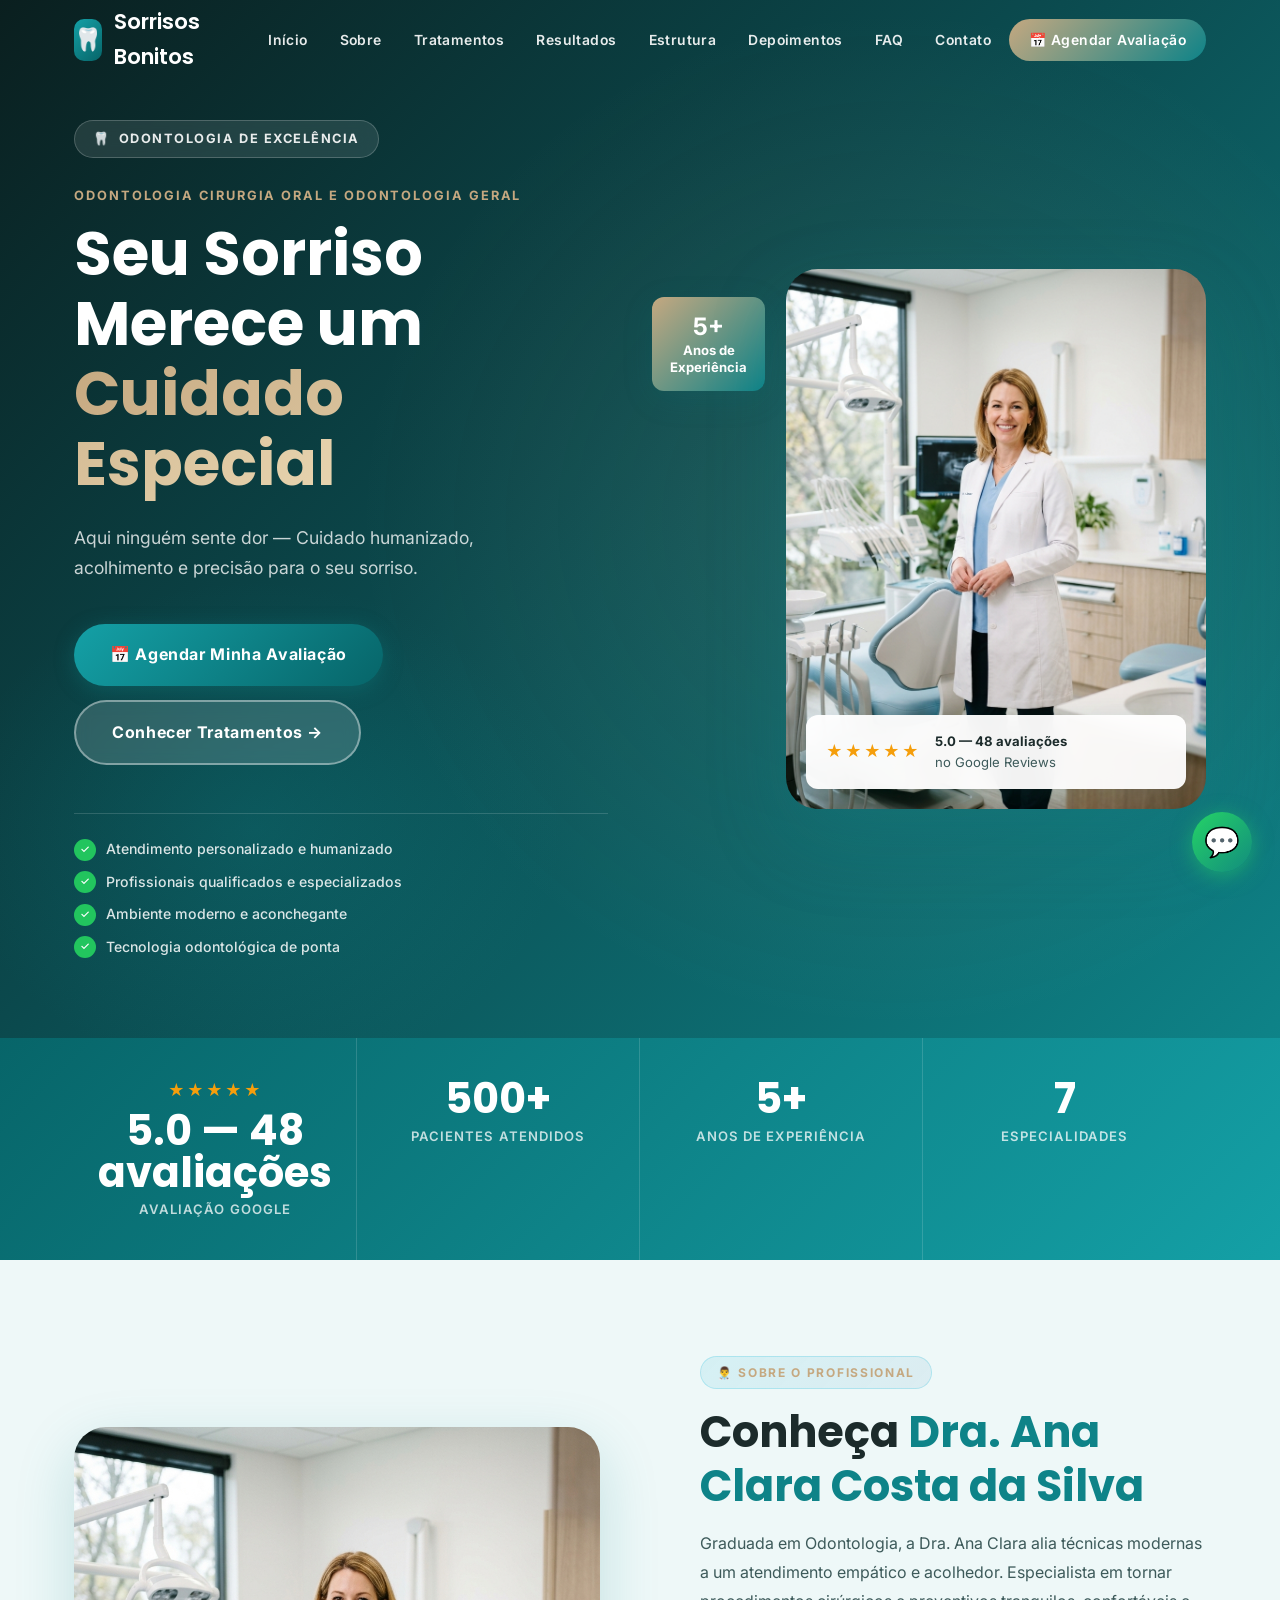
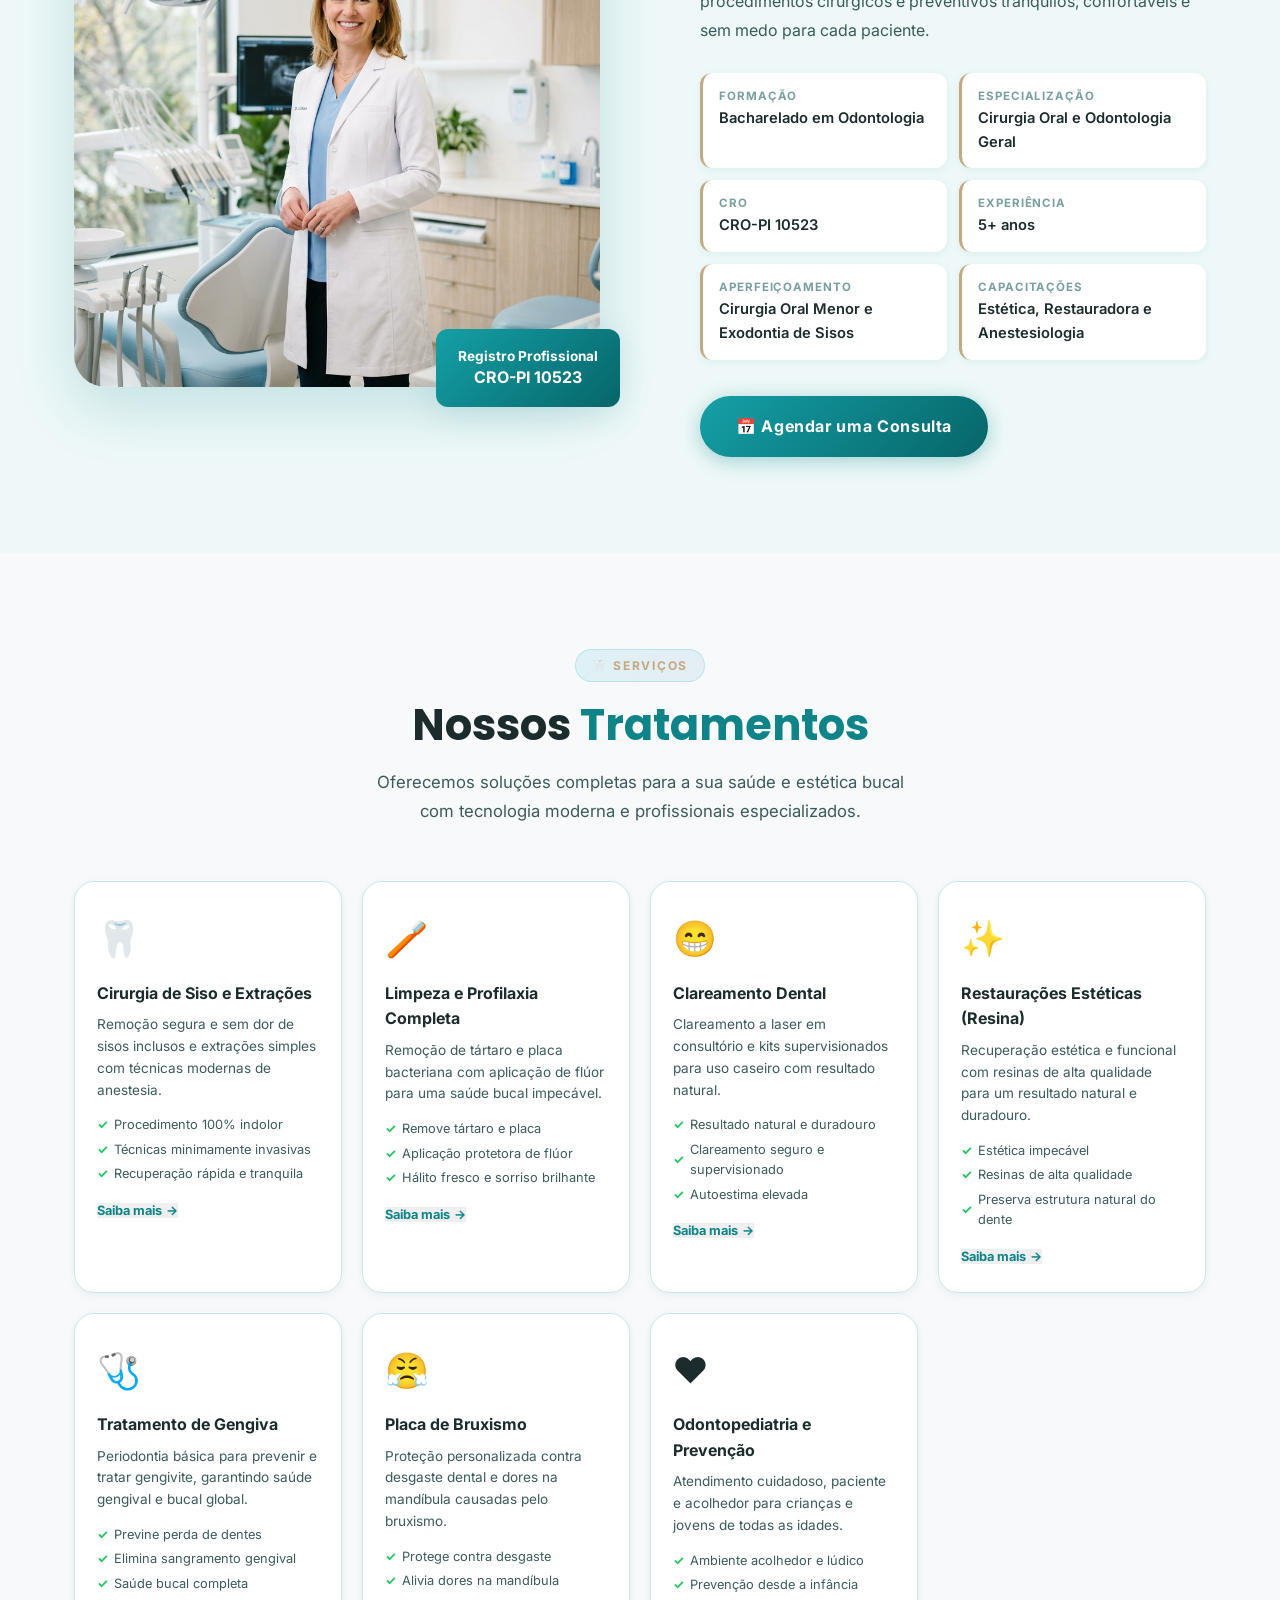
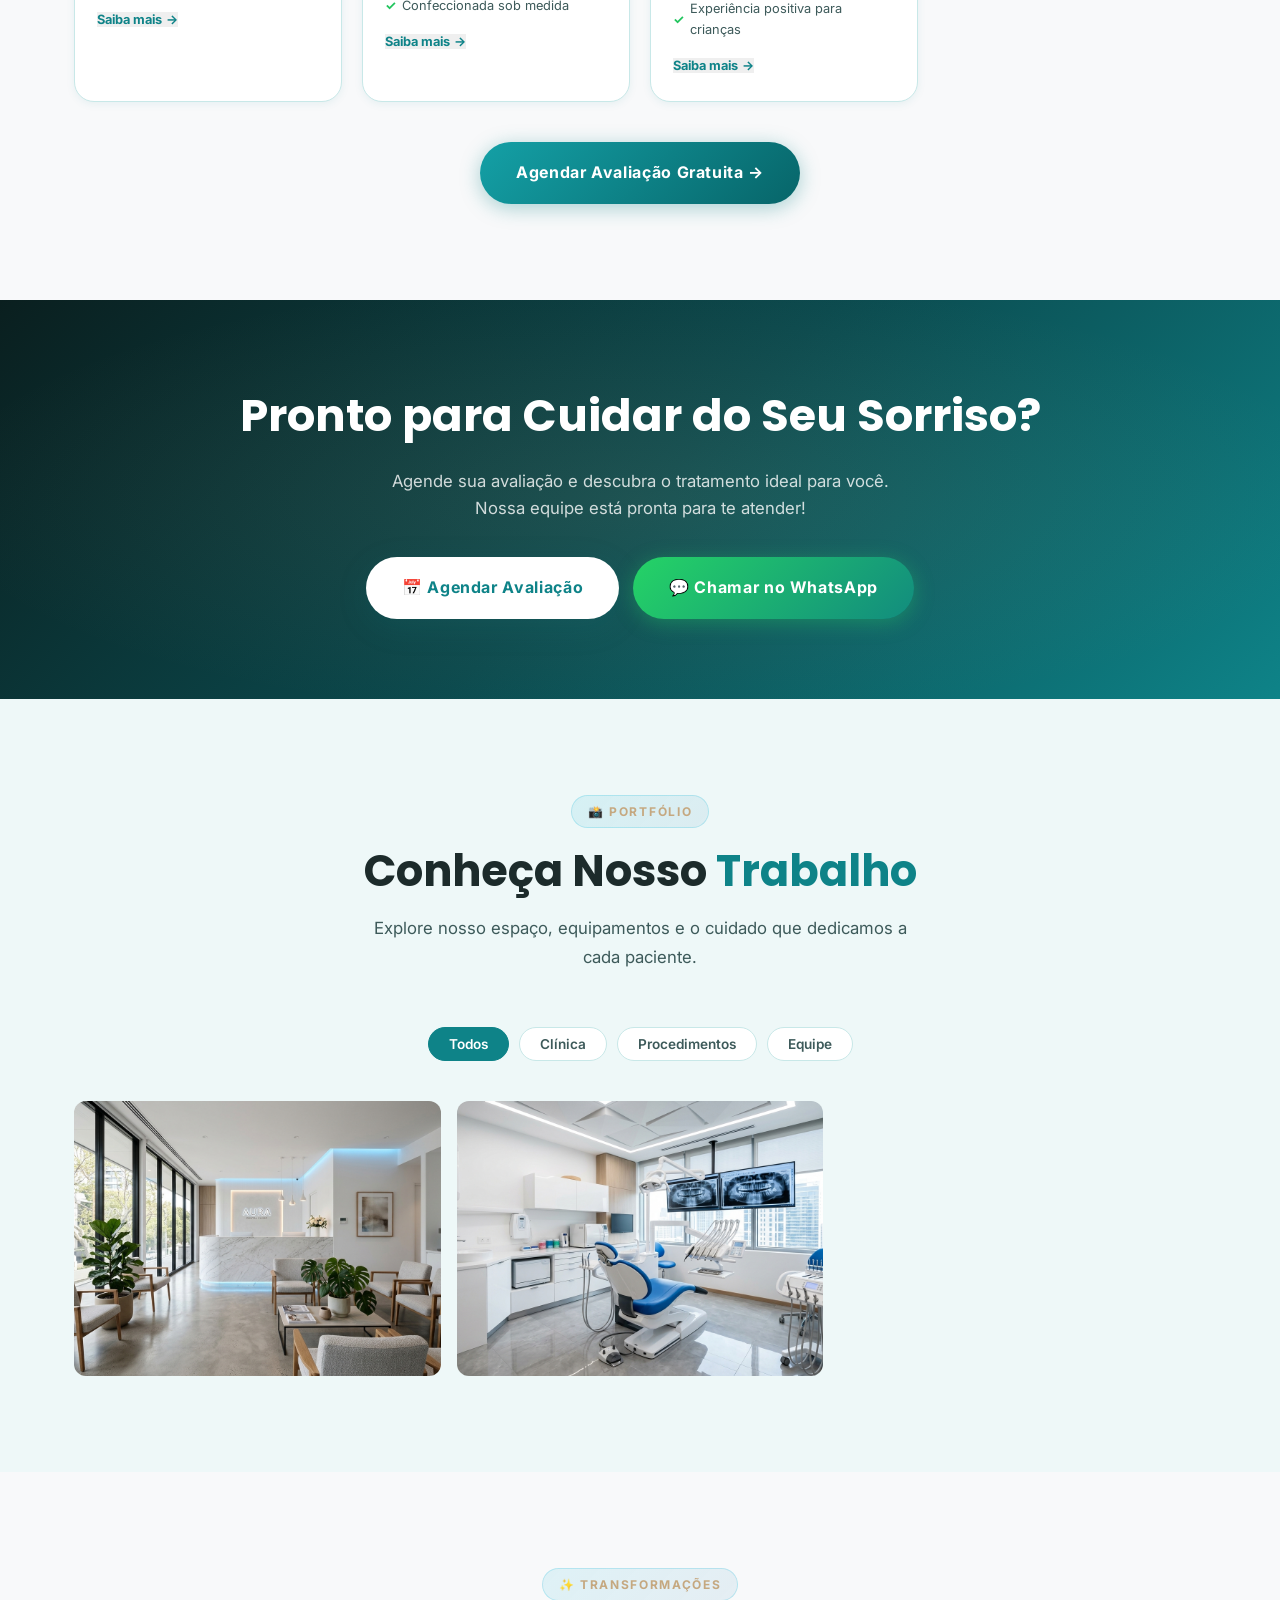
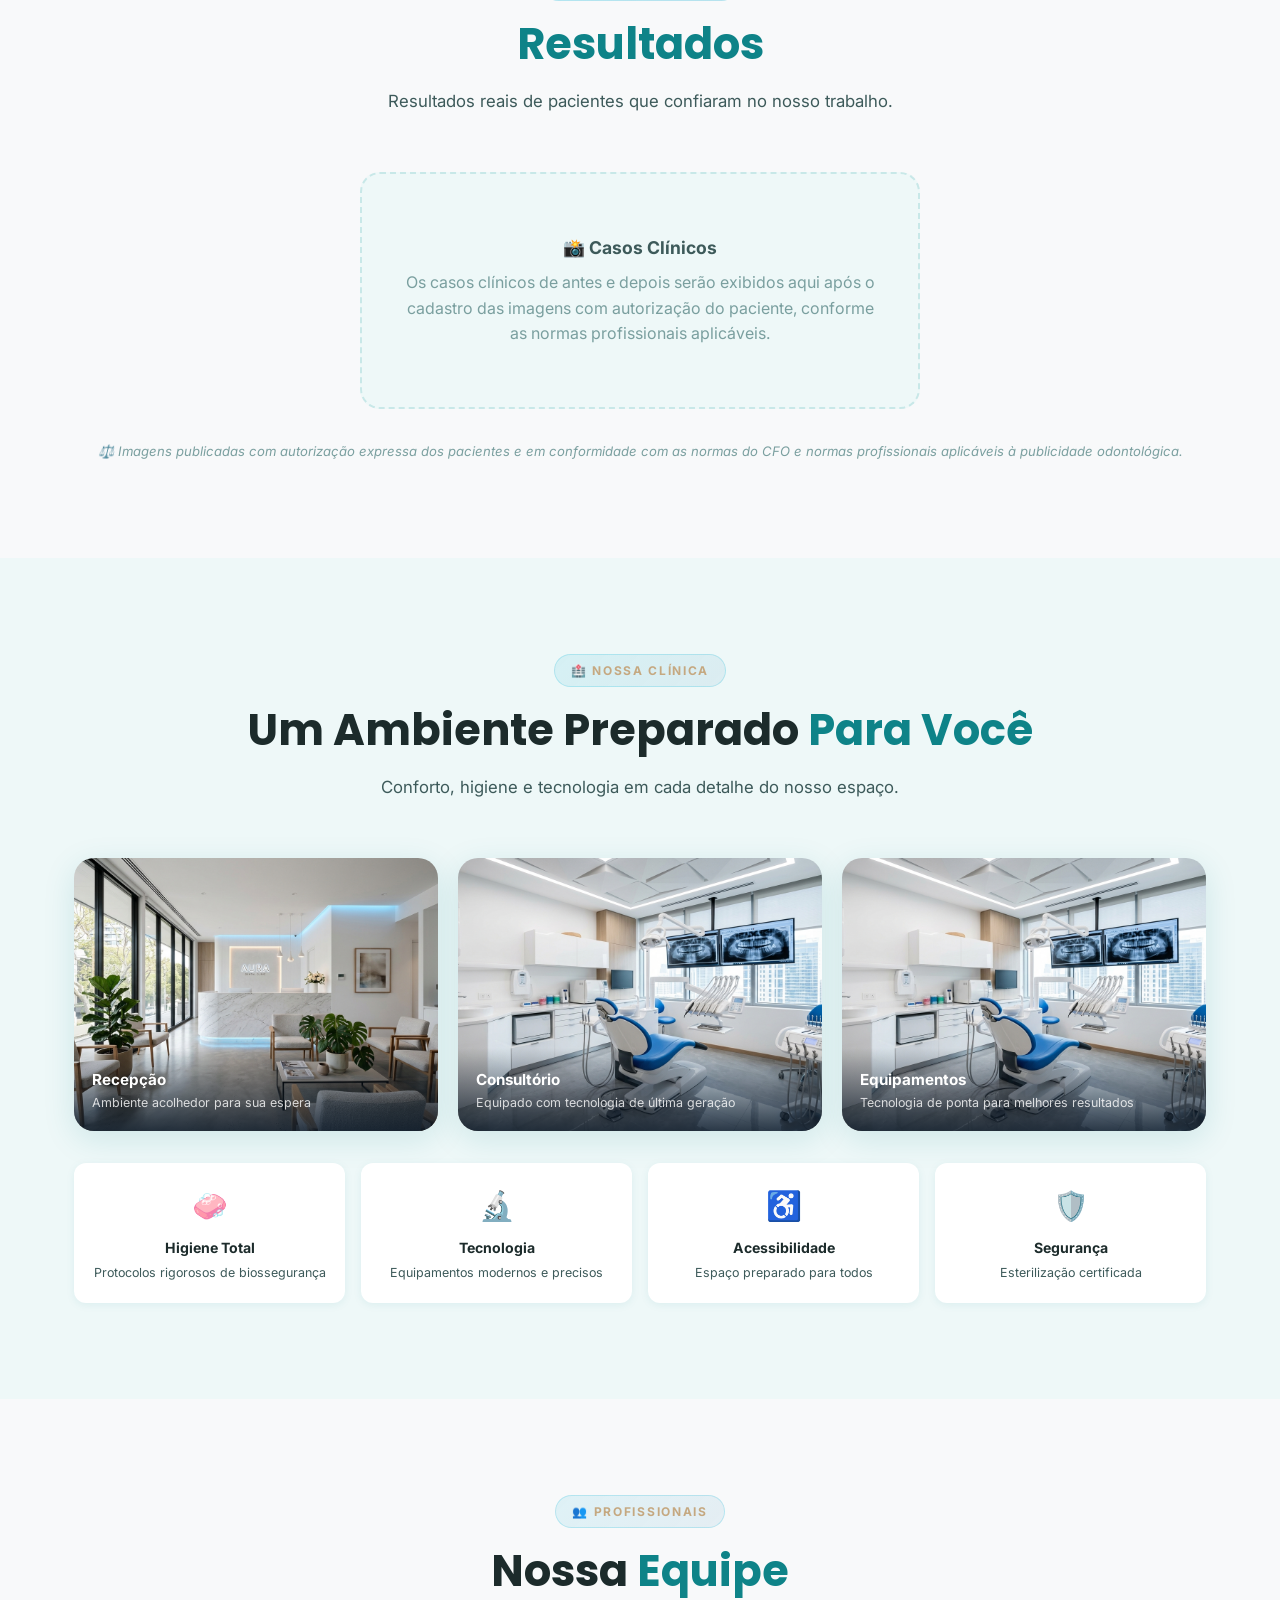
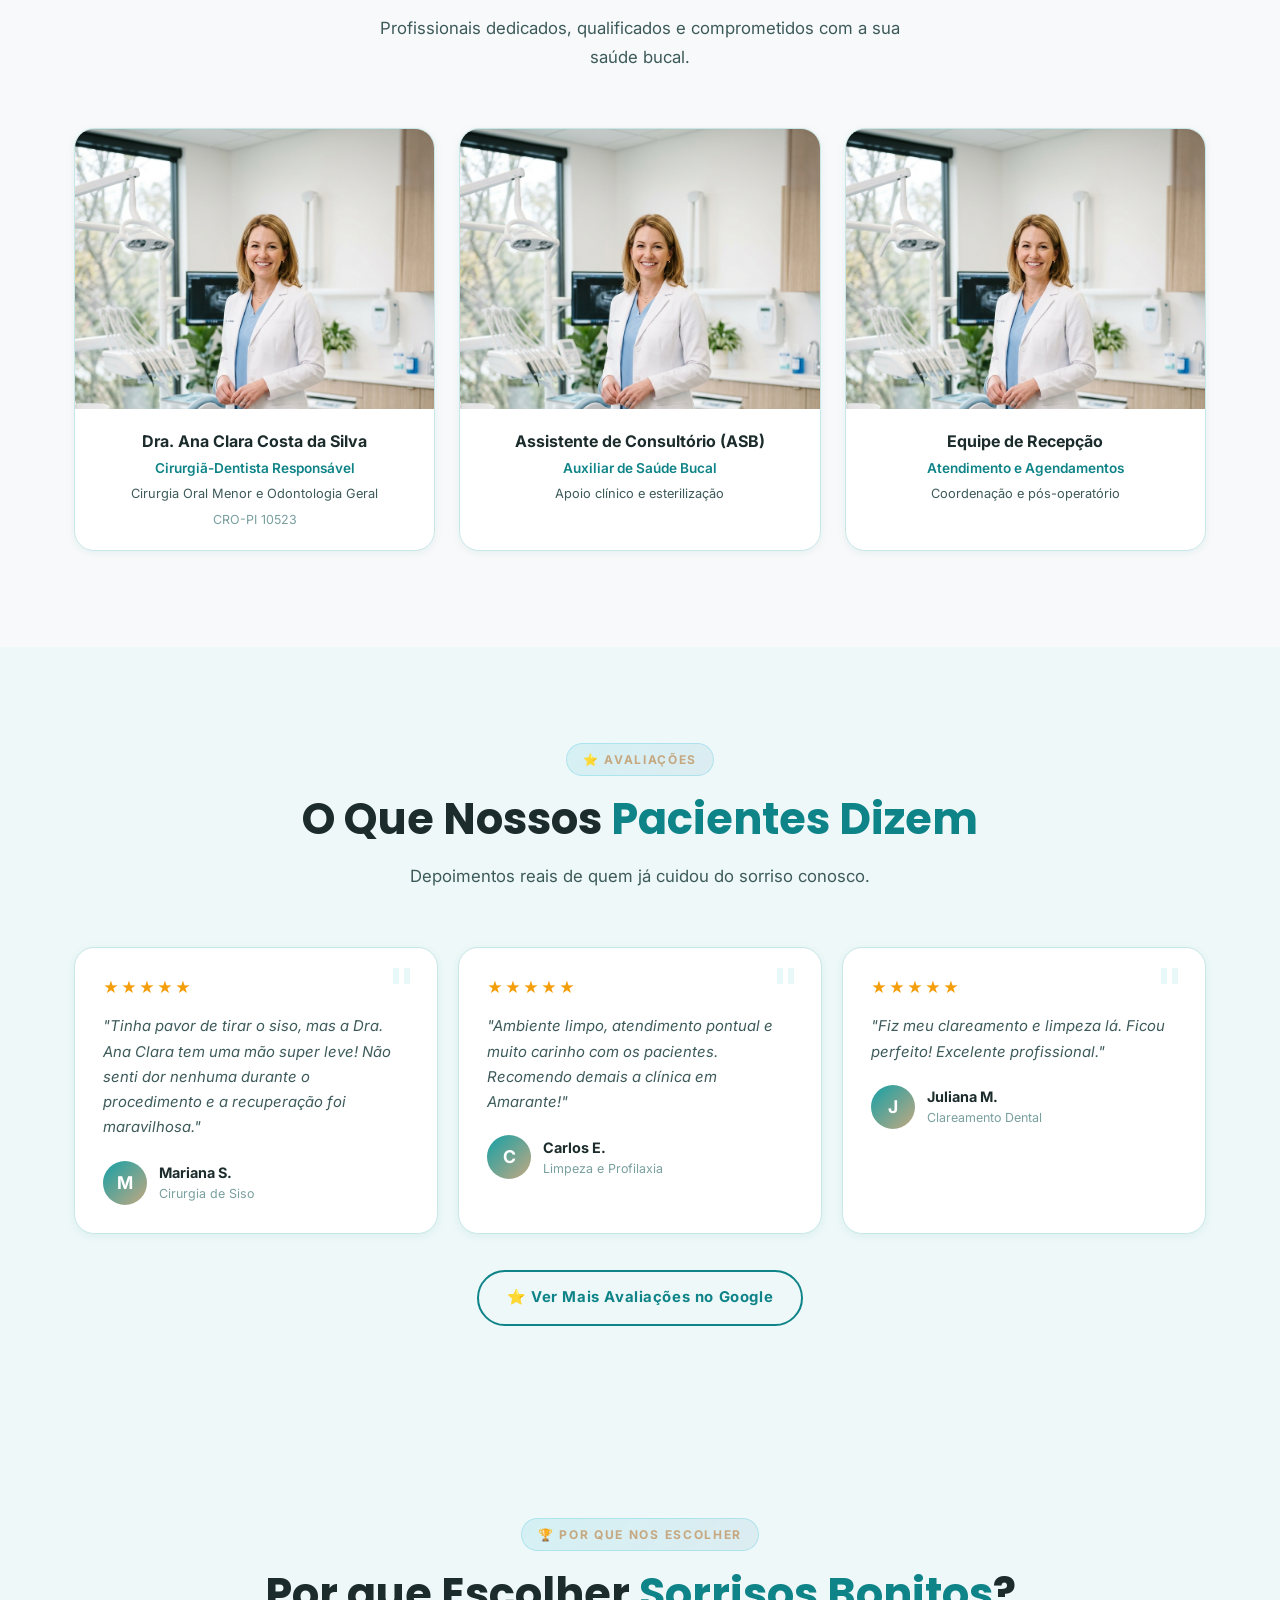
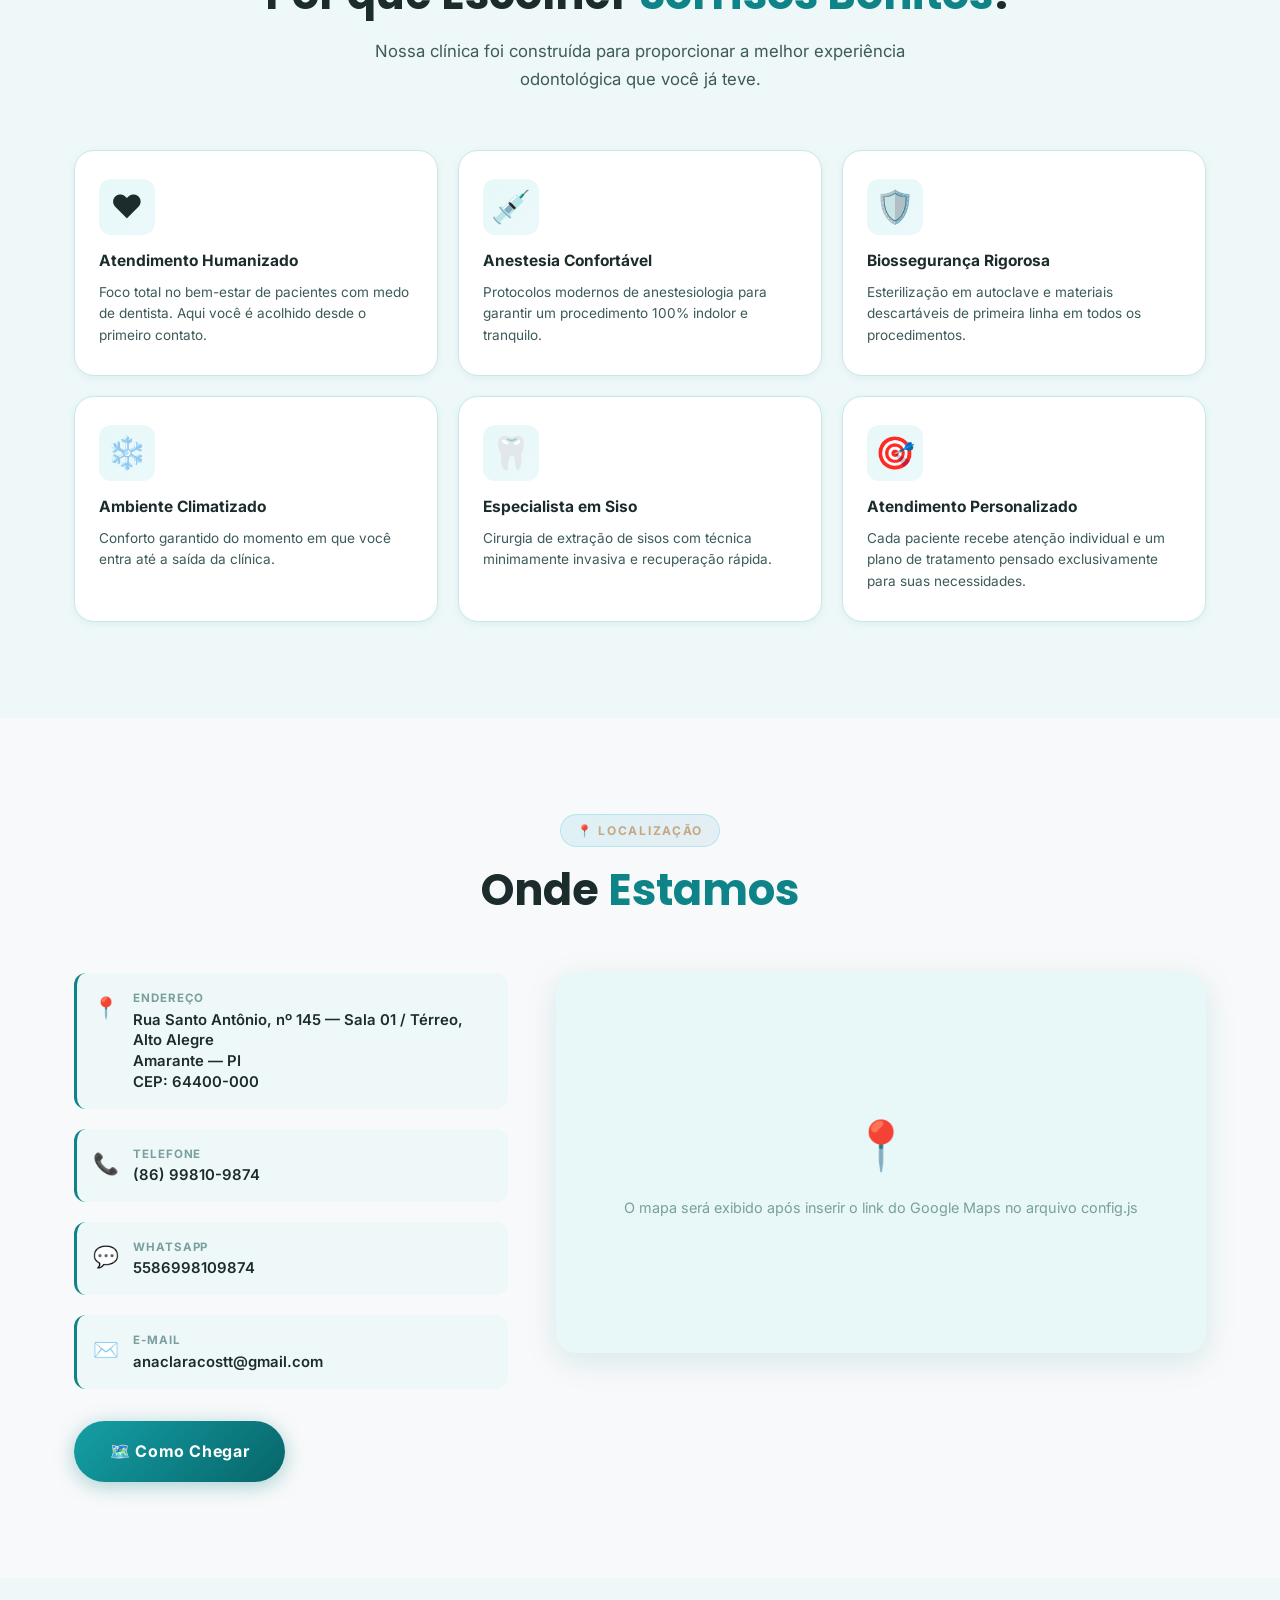
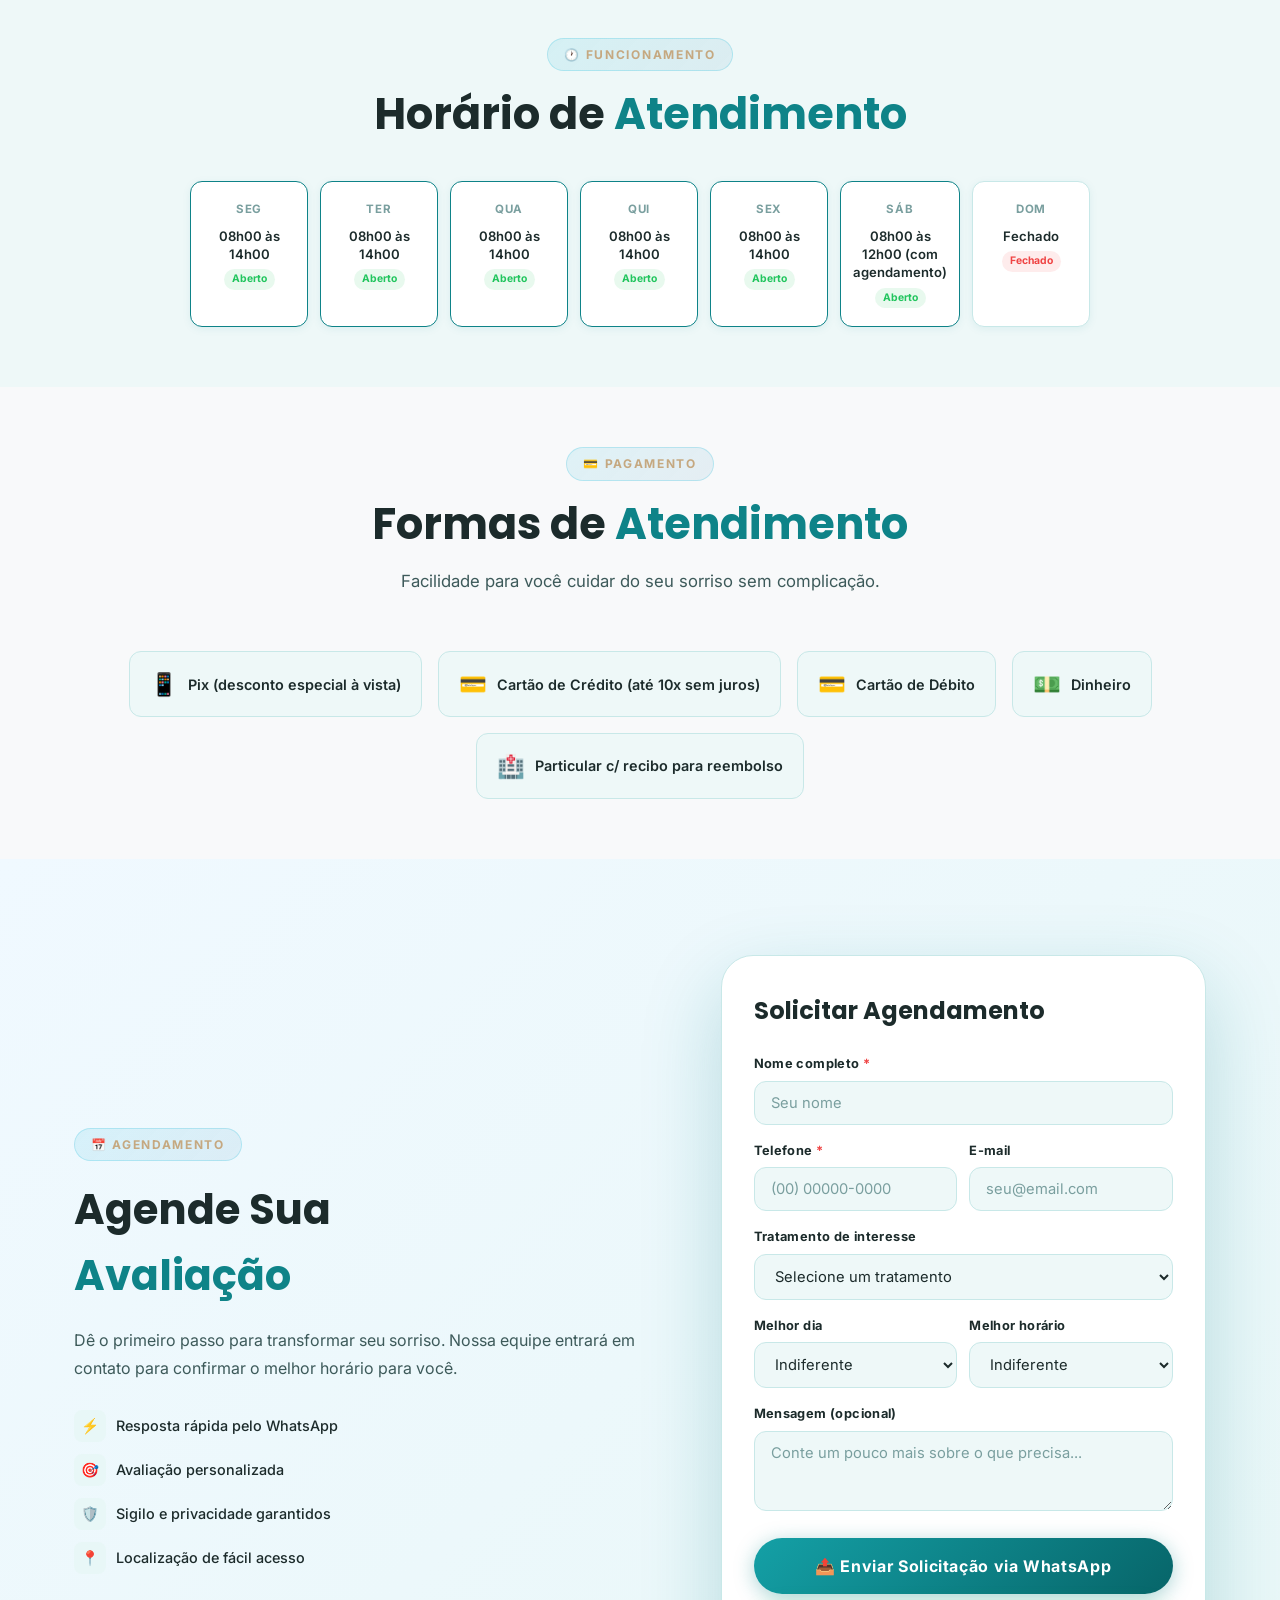
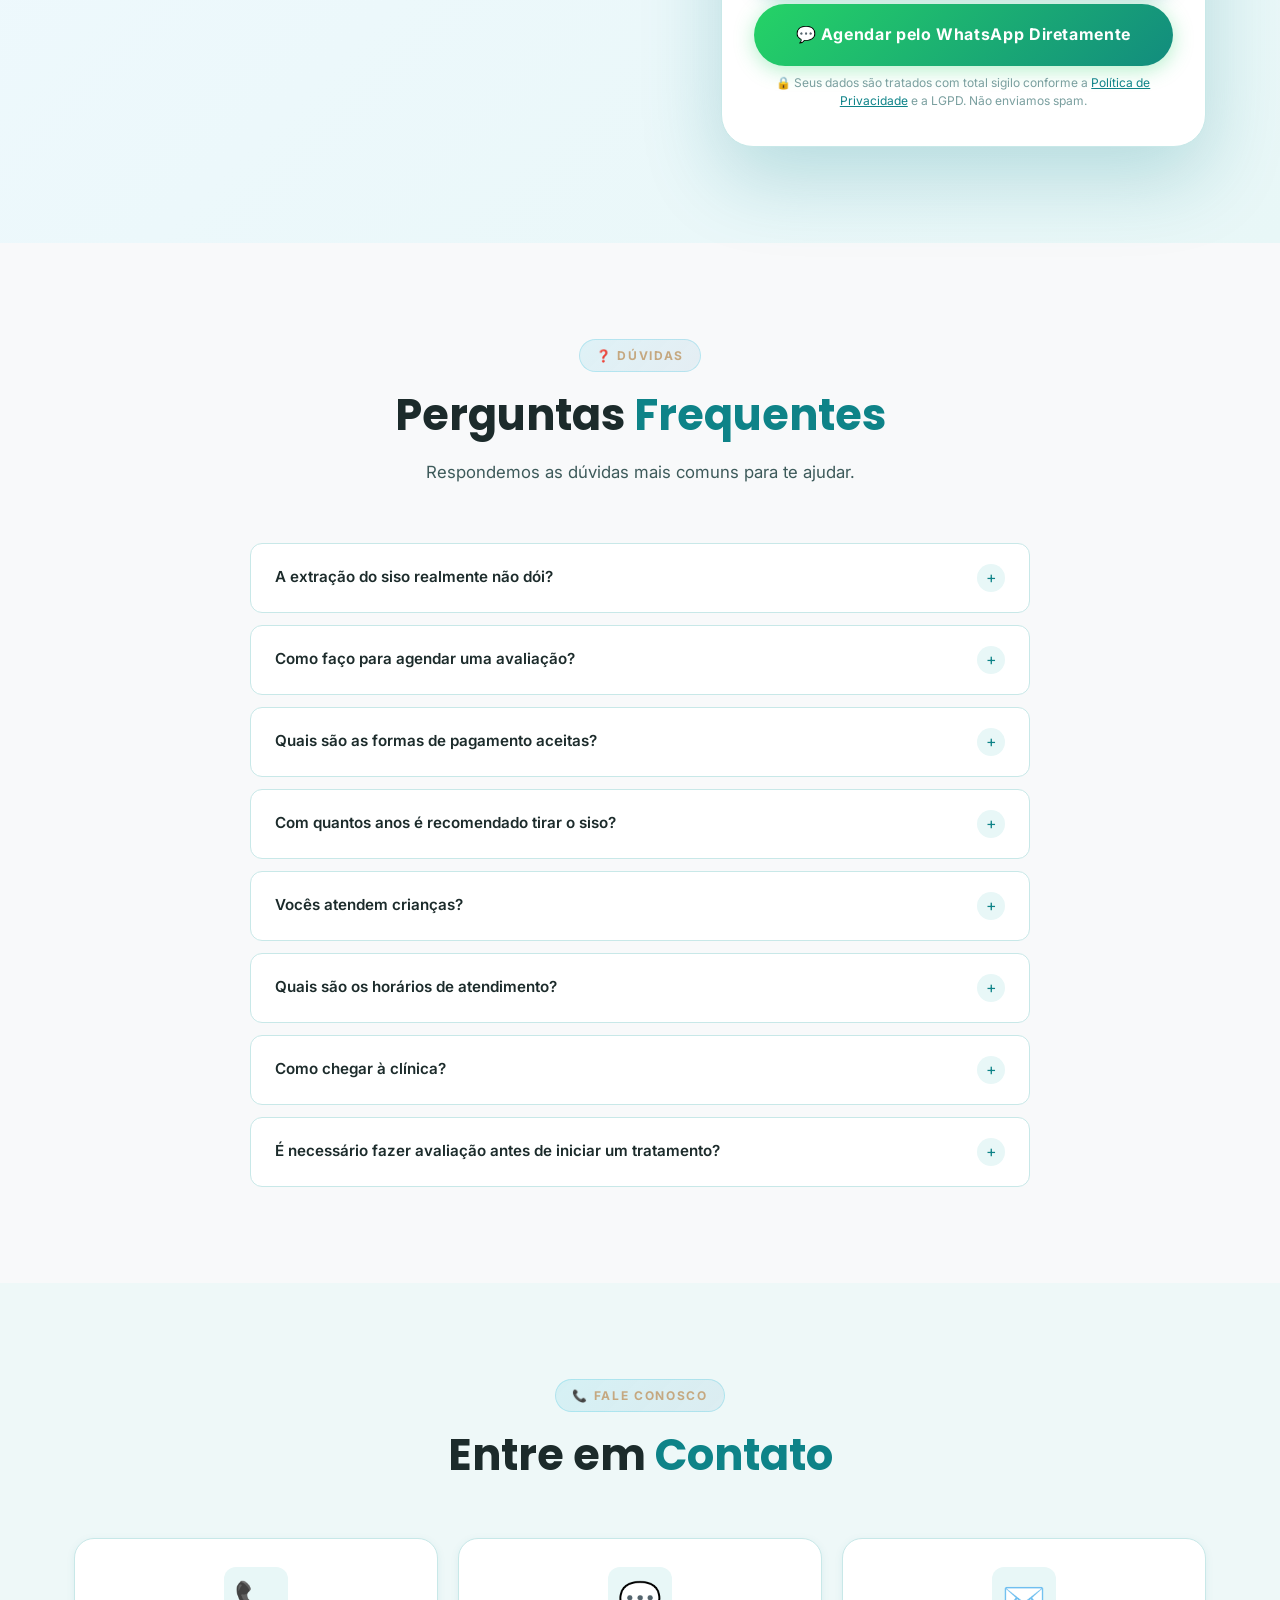
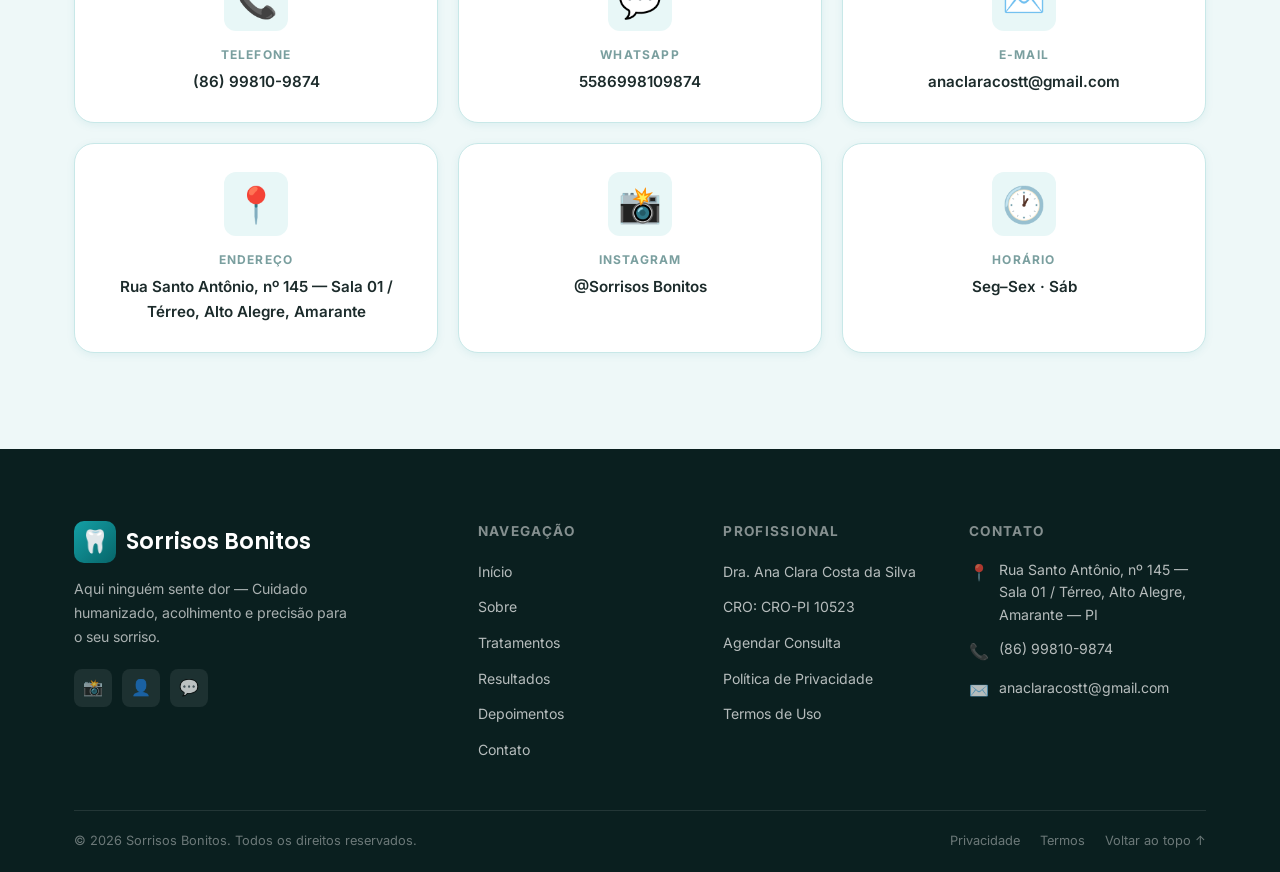
==== commit d1310ab6: "g4h" ====
--- a/dentista ana clara/index.html
+++ b/dentista ana clara/index.html
@@ -187,19 +187,19 @@
     <div class="stats-inner">
       <div class="stat-item">
         <div class="stat-stars">★★★★★</div>
-        <div class="stat-number" data-config="GOOGLE_RATING" data-target="4.9">4.9</div>
+        <div class="stat-number" data-config="GOOGLE_RATING">5.0</div>
         <p class="stat-label">Avaliação Google</p>
       </div>
       <div class="stat-item">
-        <div class="stat-number" data-target="2000+" data-config="PATIENTS_COUNT">[X]+</div>
+        <div class="stat-number" data-target="500+" data-config="PATIENTS_COUNT">500+</div>
         <p class="stat-label">Pacientes Atendidos</p>
       </div>
       <div class="stat-item">
-        <div class="stat-number" data-target="15+" data-config="YEARS_EXPERIENCE">[X]+</div>
+        <div class="stat-number" data-target="5+" data-config="YEARS_EXPERIENCE">5+</div>
         <p class="stat-label">Anos de Experiência</p>
       </div>
       <div class="stat-item">
-        <div class="stat-number" data-target="8" data-config="SPECIALTIES_COUNT">[X]</div>
+        <div class="stat-number" data-target="7" data-config="SPECIALTIES_COUNT">7</div>
         <p class="stat-label">Especialidades</p>
       </div>
     </div>
@@ -241,7 +241,7 @@
         <div class="about-info-grid fade-in-up delay-2">
           <div class="about-info-item">
             <p class="label">Formação</p>
-            <p class="value">[FORMAÇÃO ACADÊMICA]</p>
+            <p class="value">Bacharelado em Odontologia</p>
           </div>
           <div class="about-info-item">
             <p class="label">Especialização</p>
@@ -253,7 +253,15 @@
           </div>
           <div class="about-info-item">
             <p class="label">Experiência</p>
-            <p class="value"><span data-config="YEARS_EXPERIENCE">[X]</span>+ anos</p>
+            <p class="value"><span data-config="YEARS_EXPERIENCE">[X]</span> anos</p>
+          </div>
+          <div class="about-info-item">
+            <p class="label">Aperfeiçoamento</p>
+            <p class="value">Cirurgia Oral Menor e Exodontia de Sisos</p>
+          </div>
+          <div class="about-info-item">
+            <p class="label">Capacitações</p>
+            <p class="value">Estética, Restauradora e Anestesiologia</p>
           </div>
         </div>
 
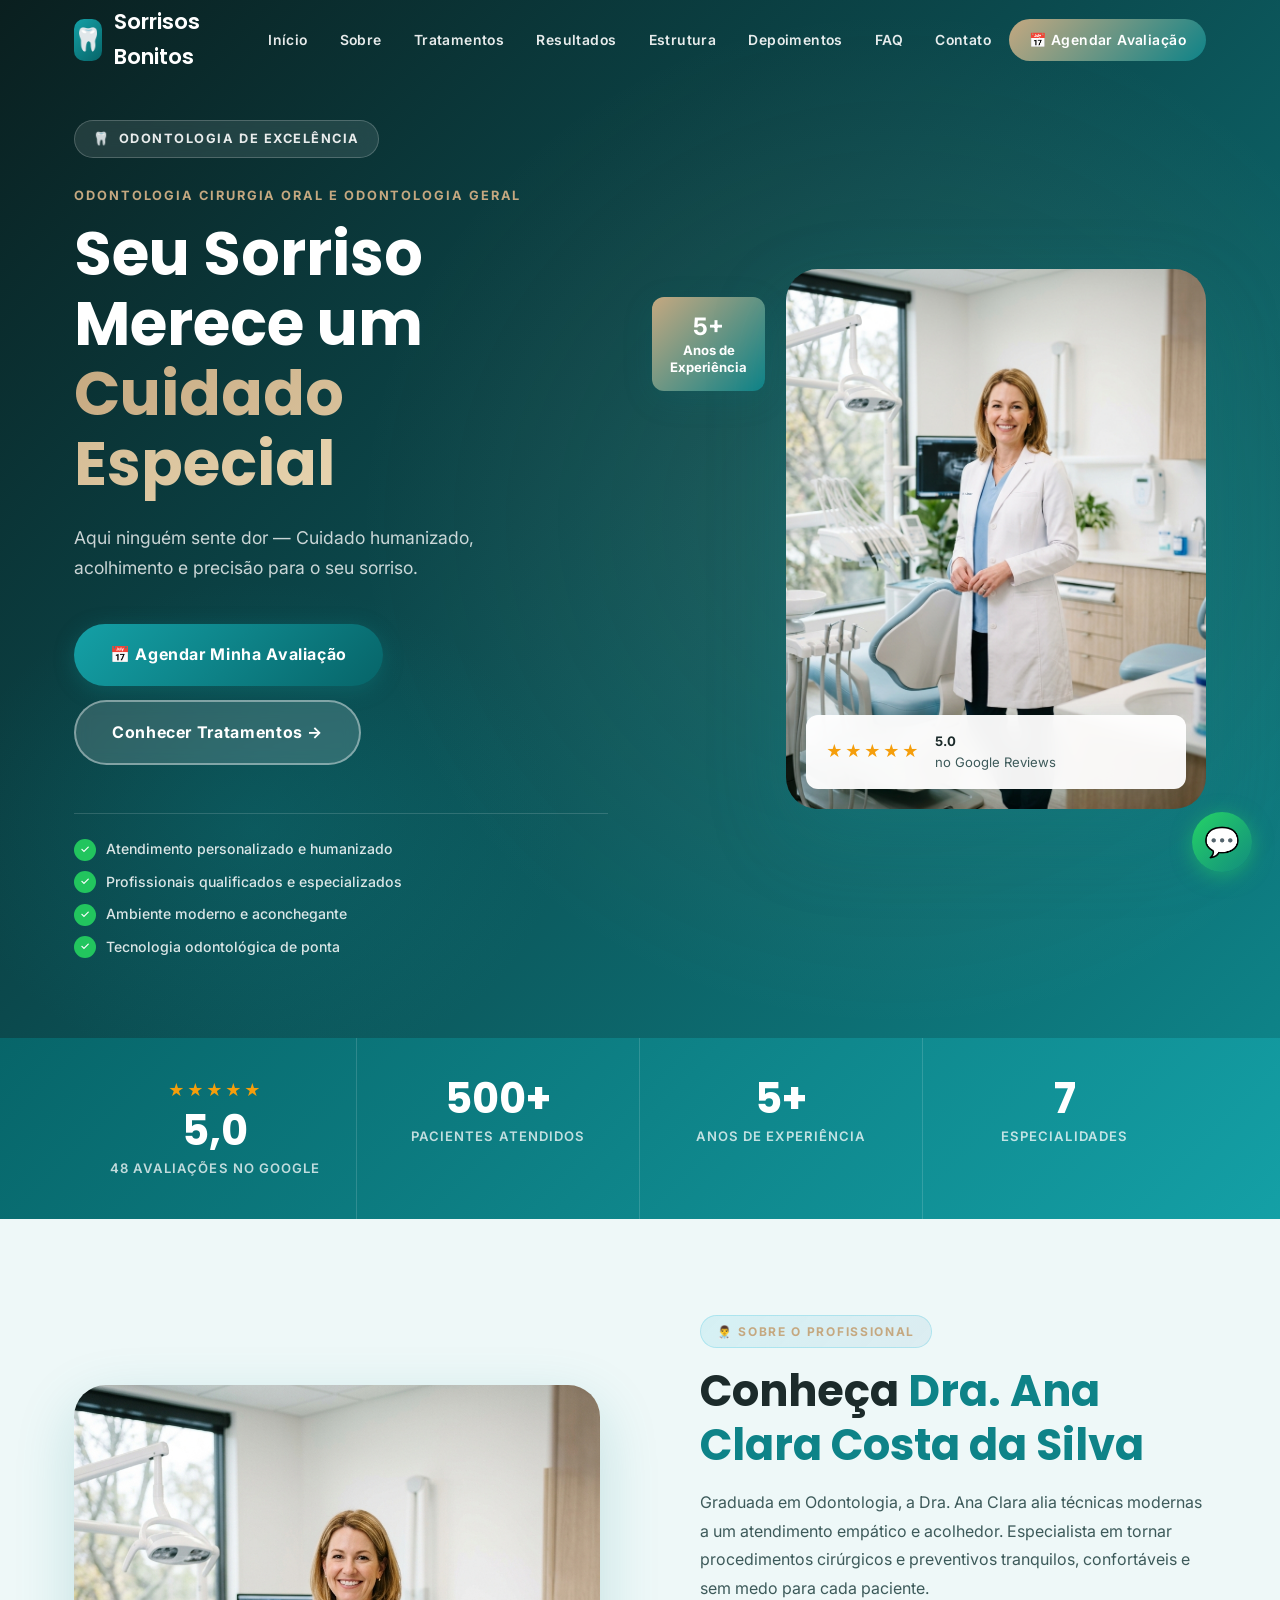
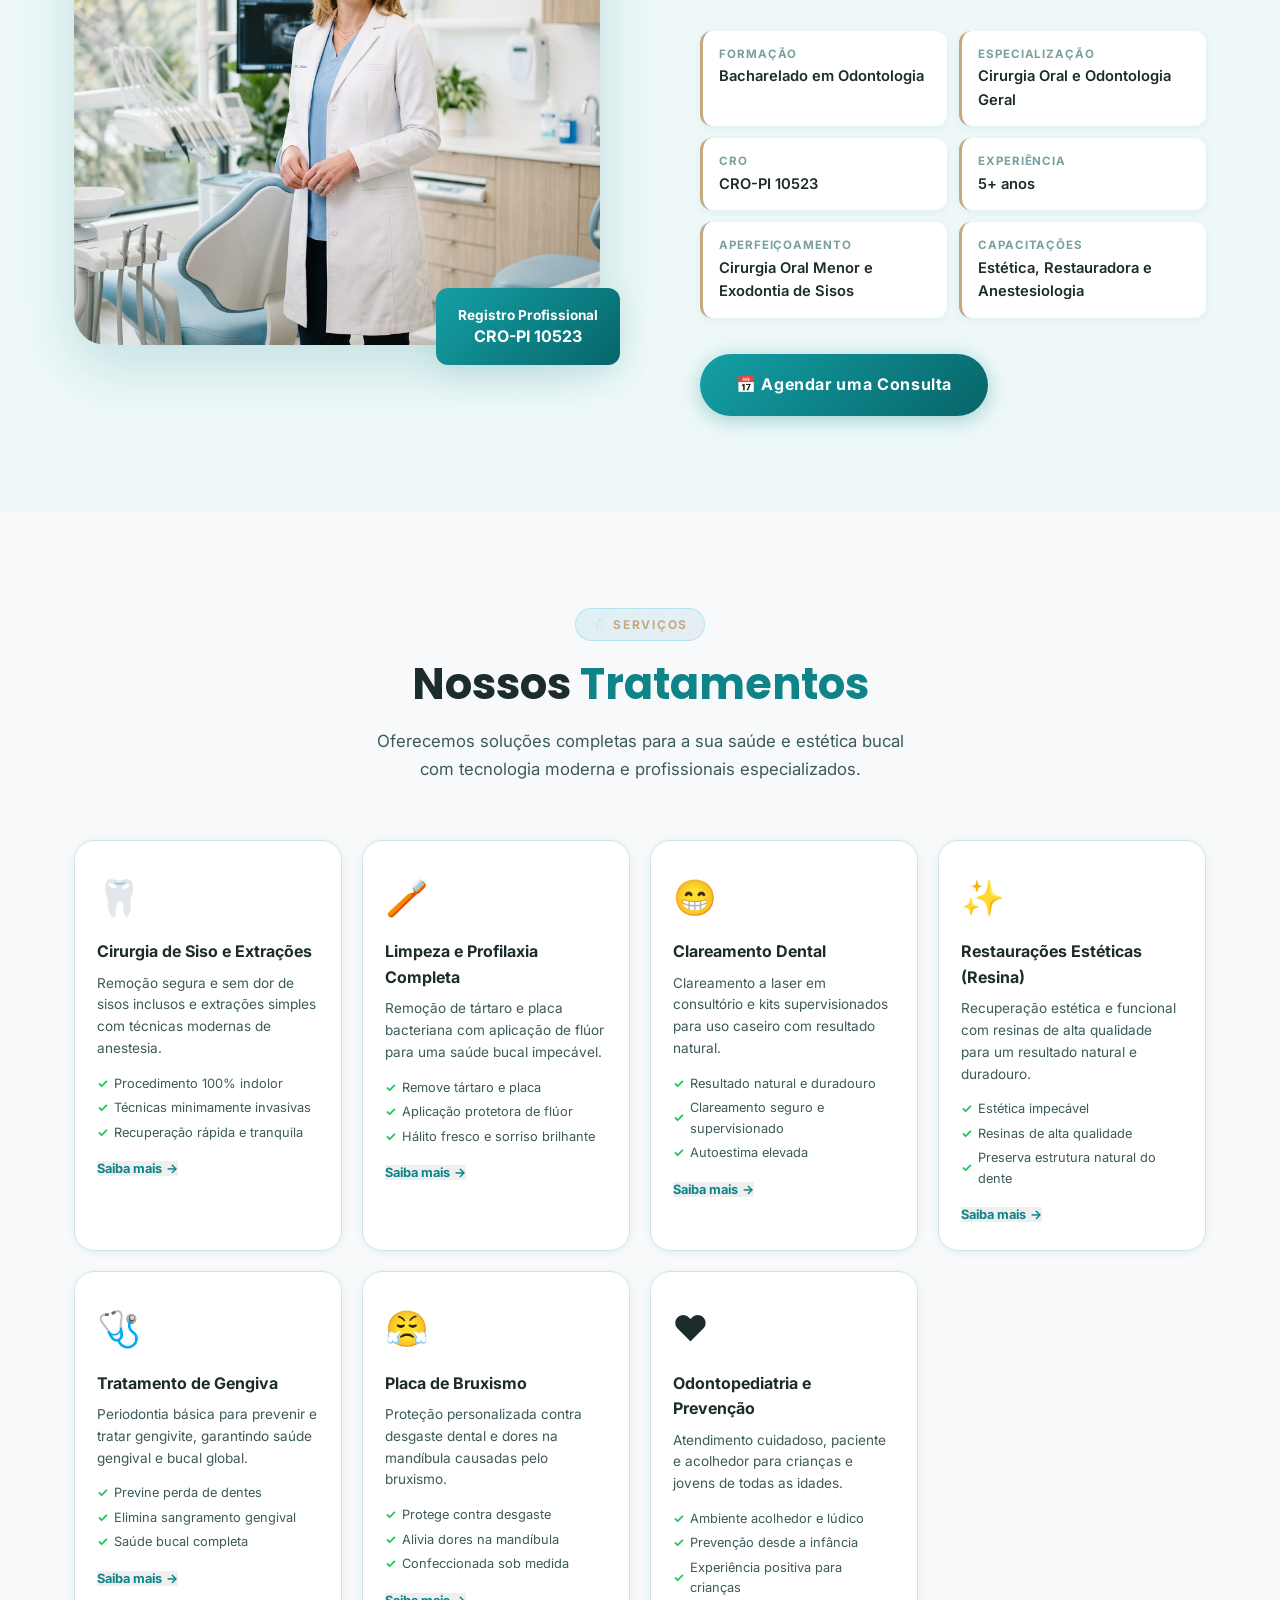
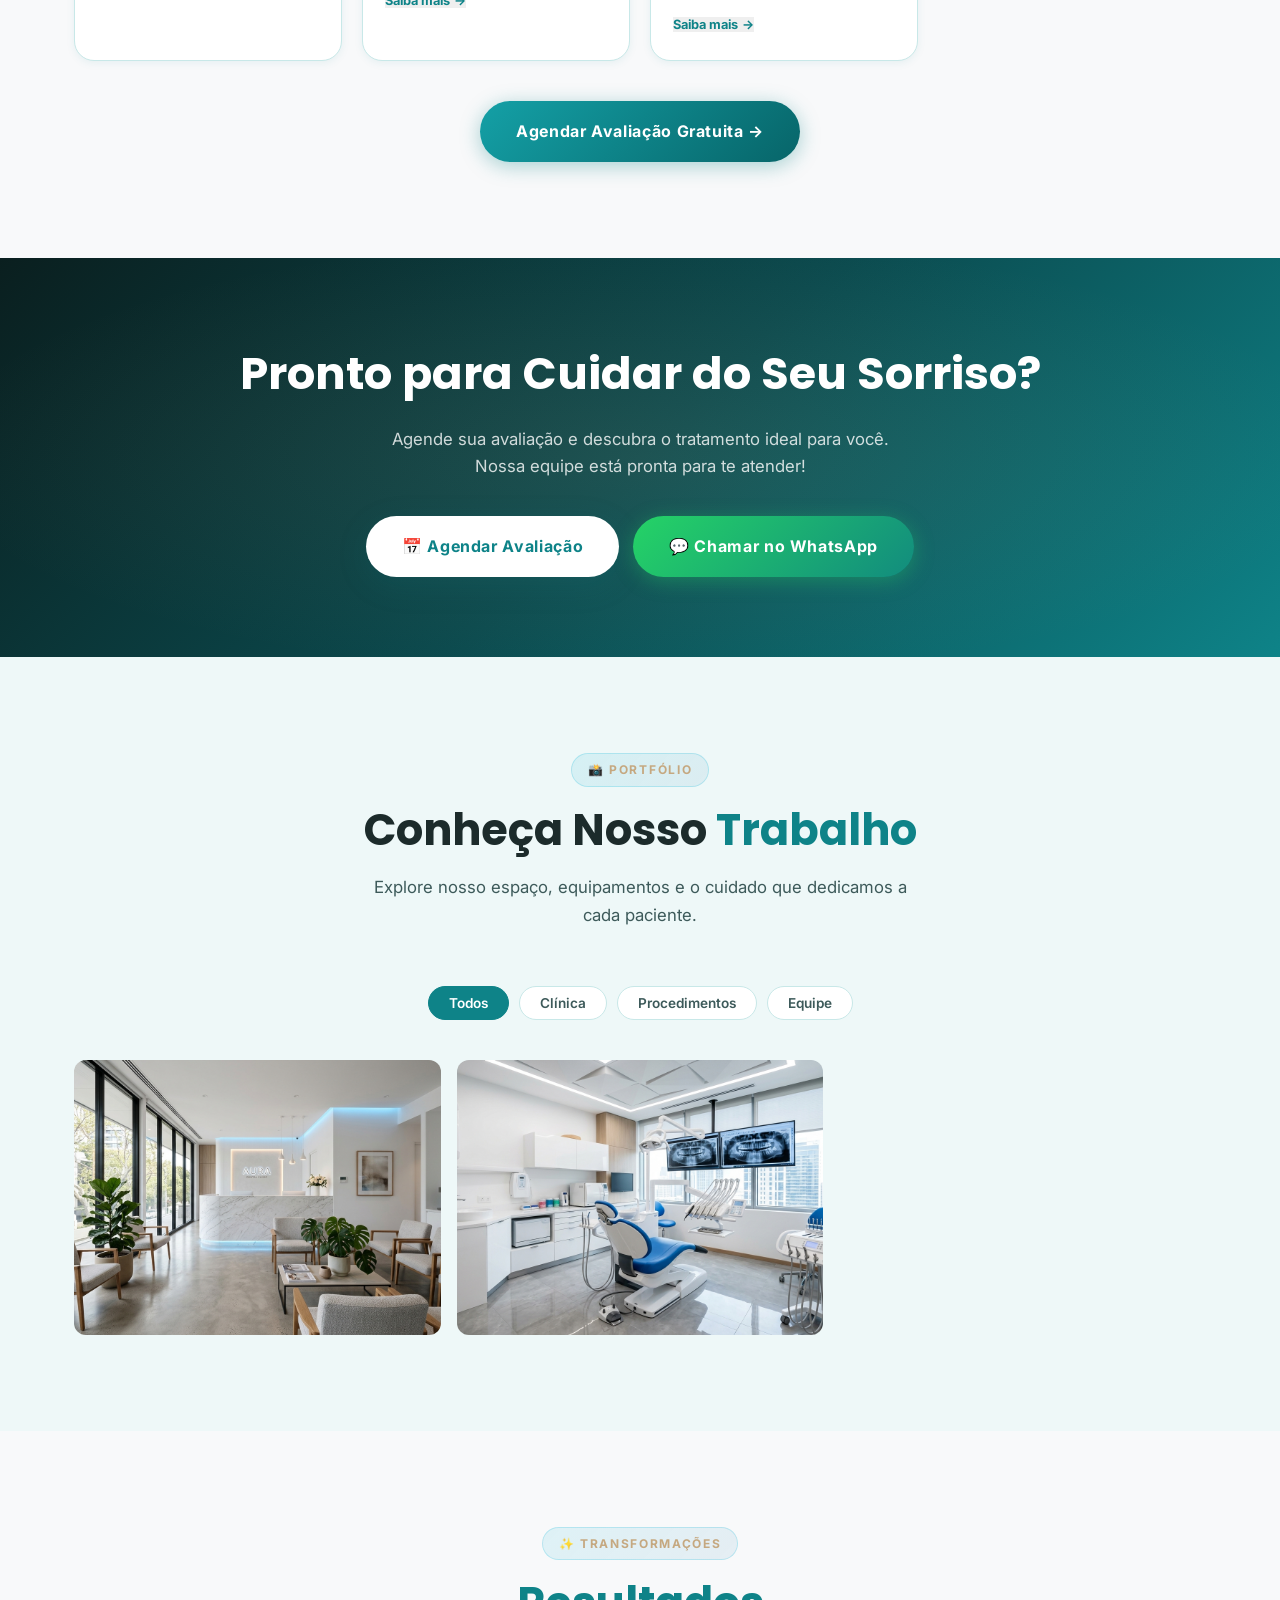
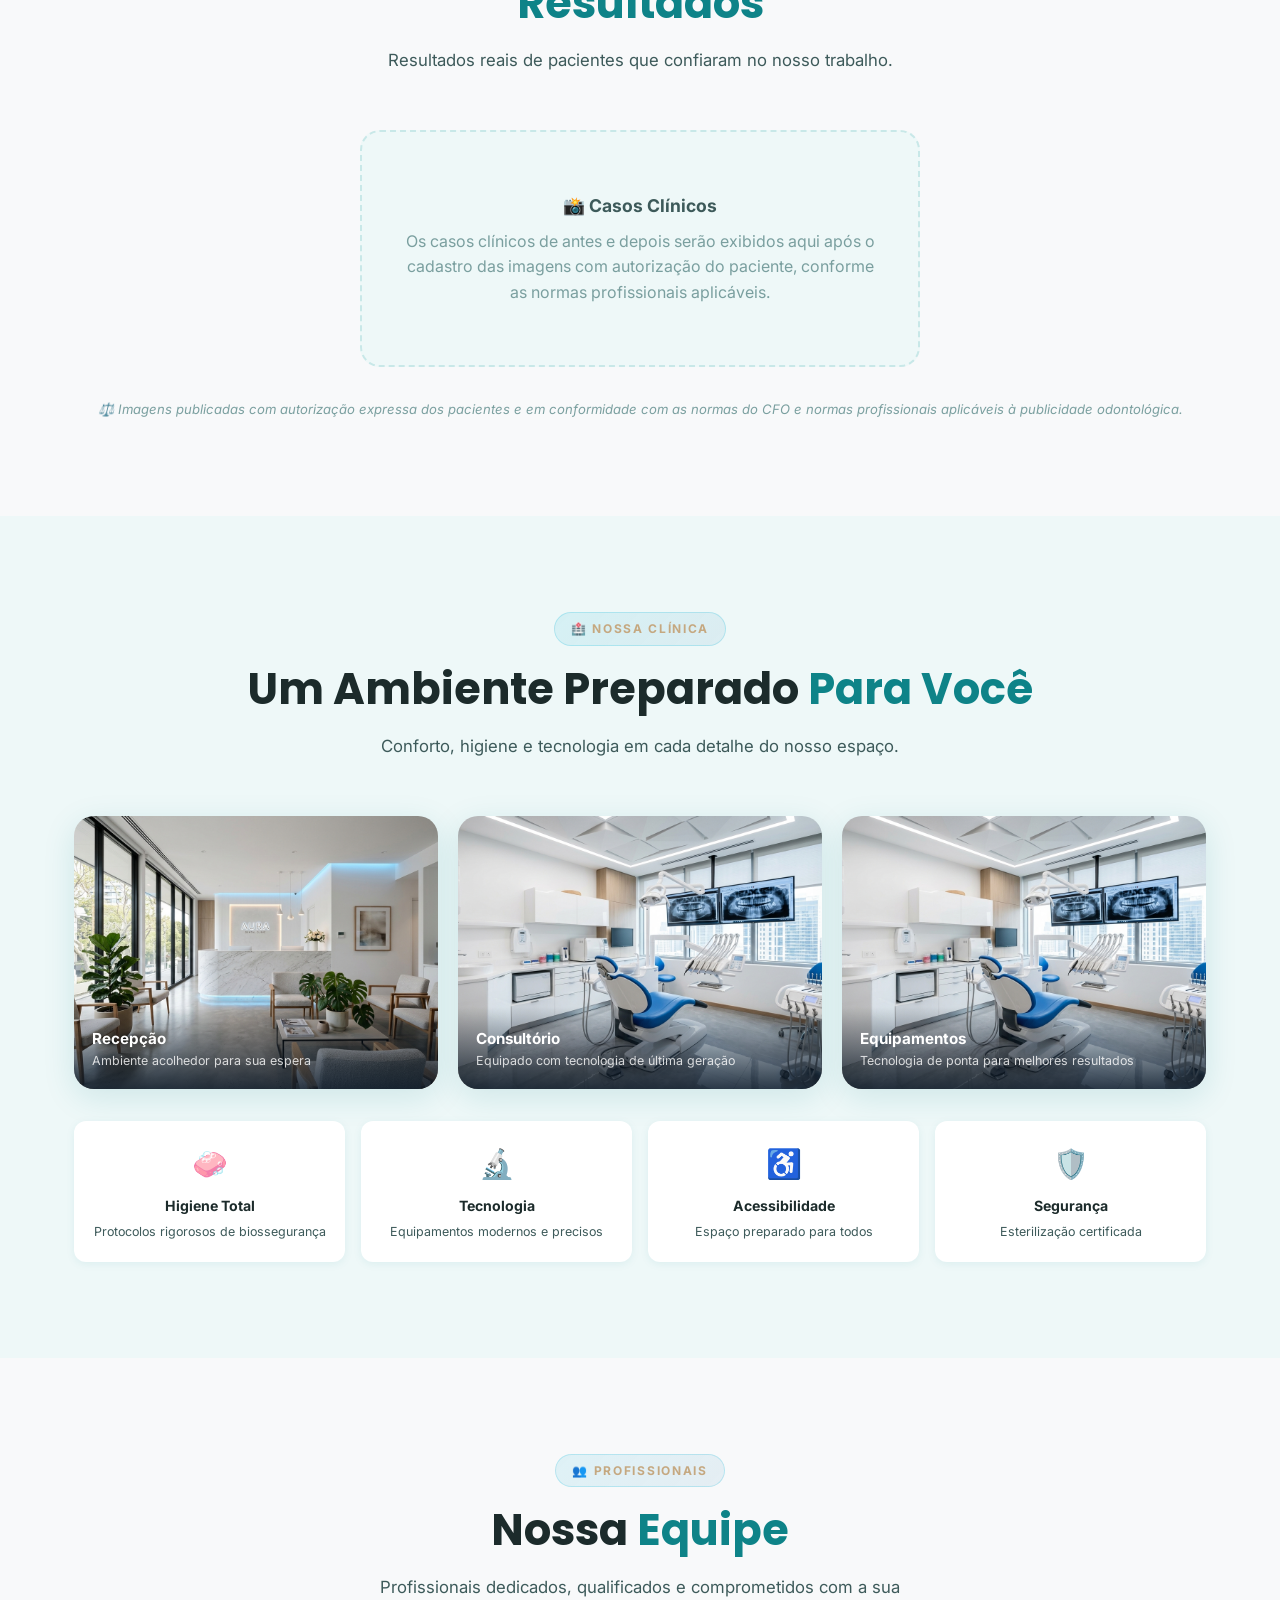
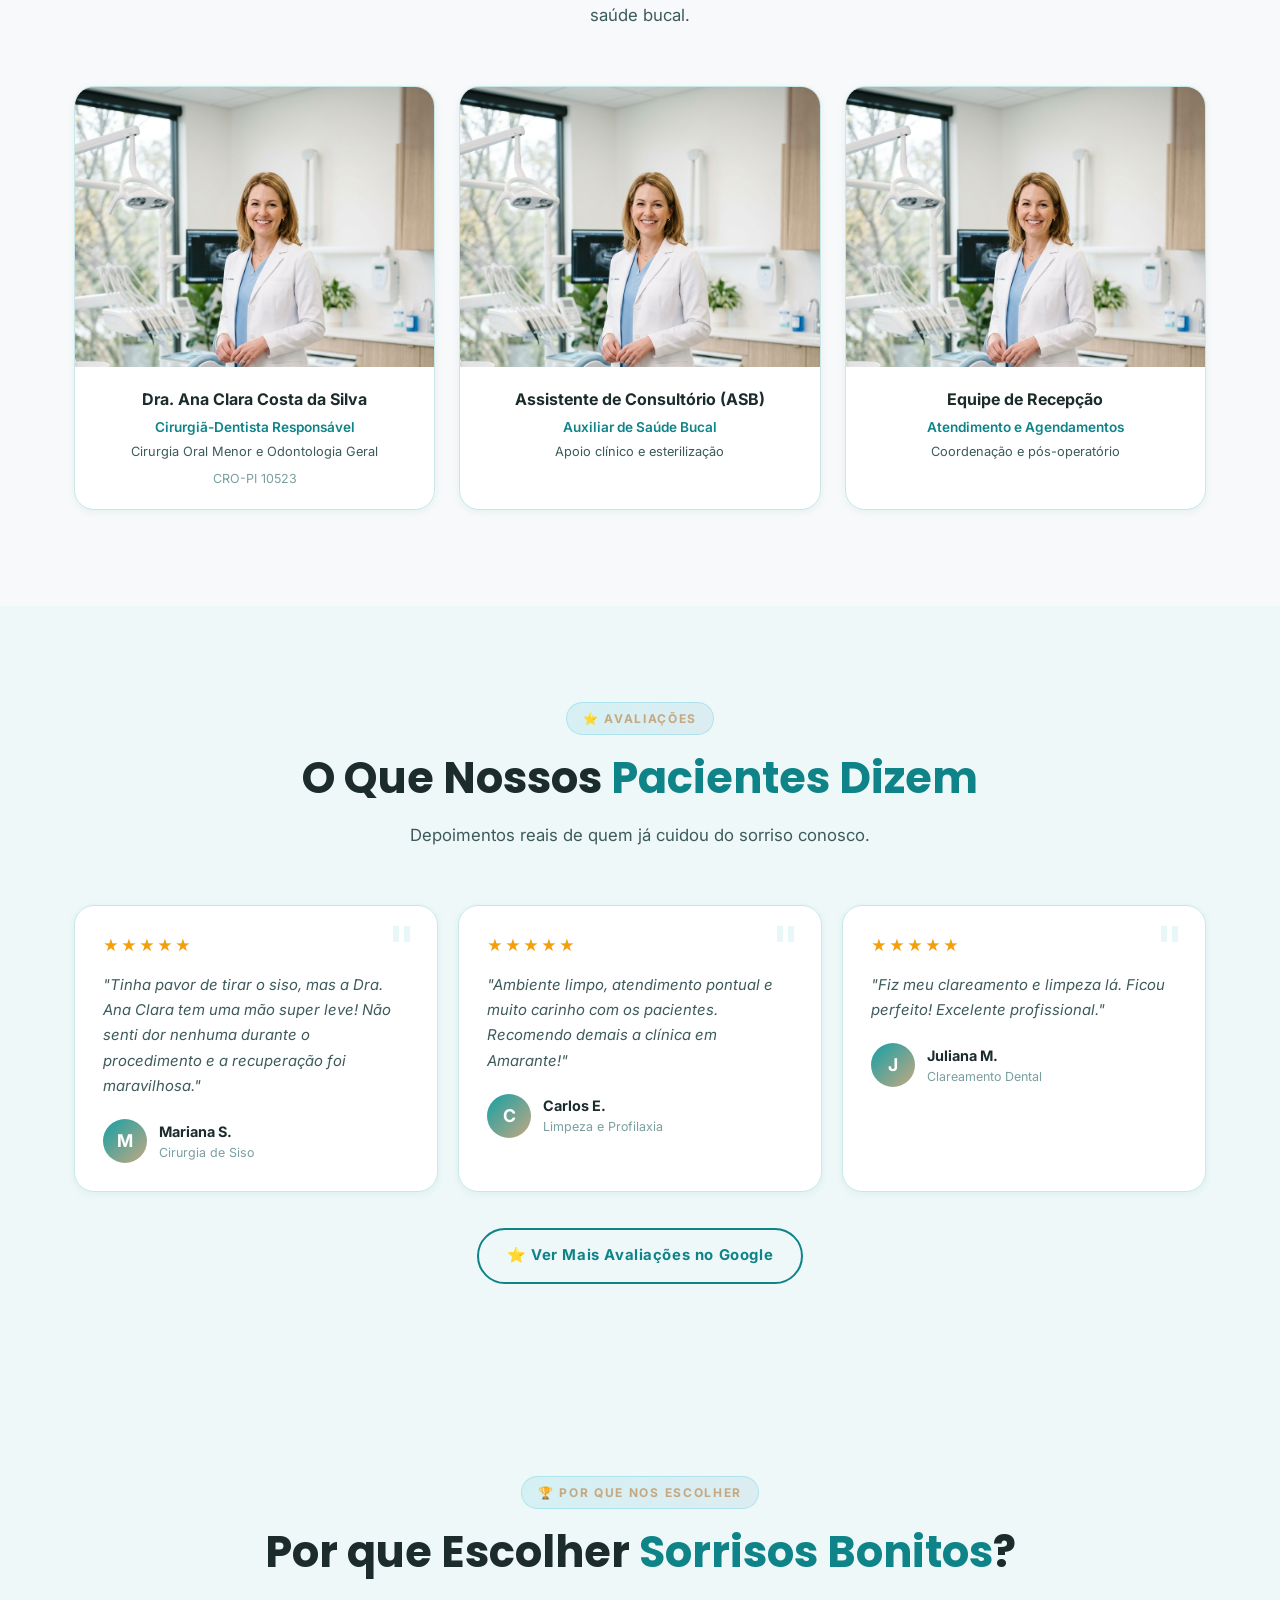
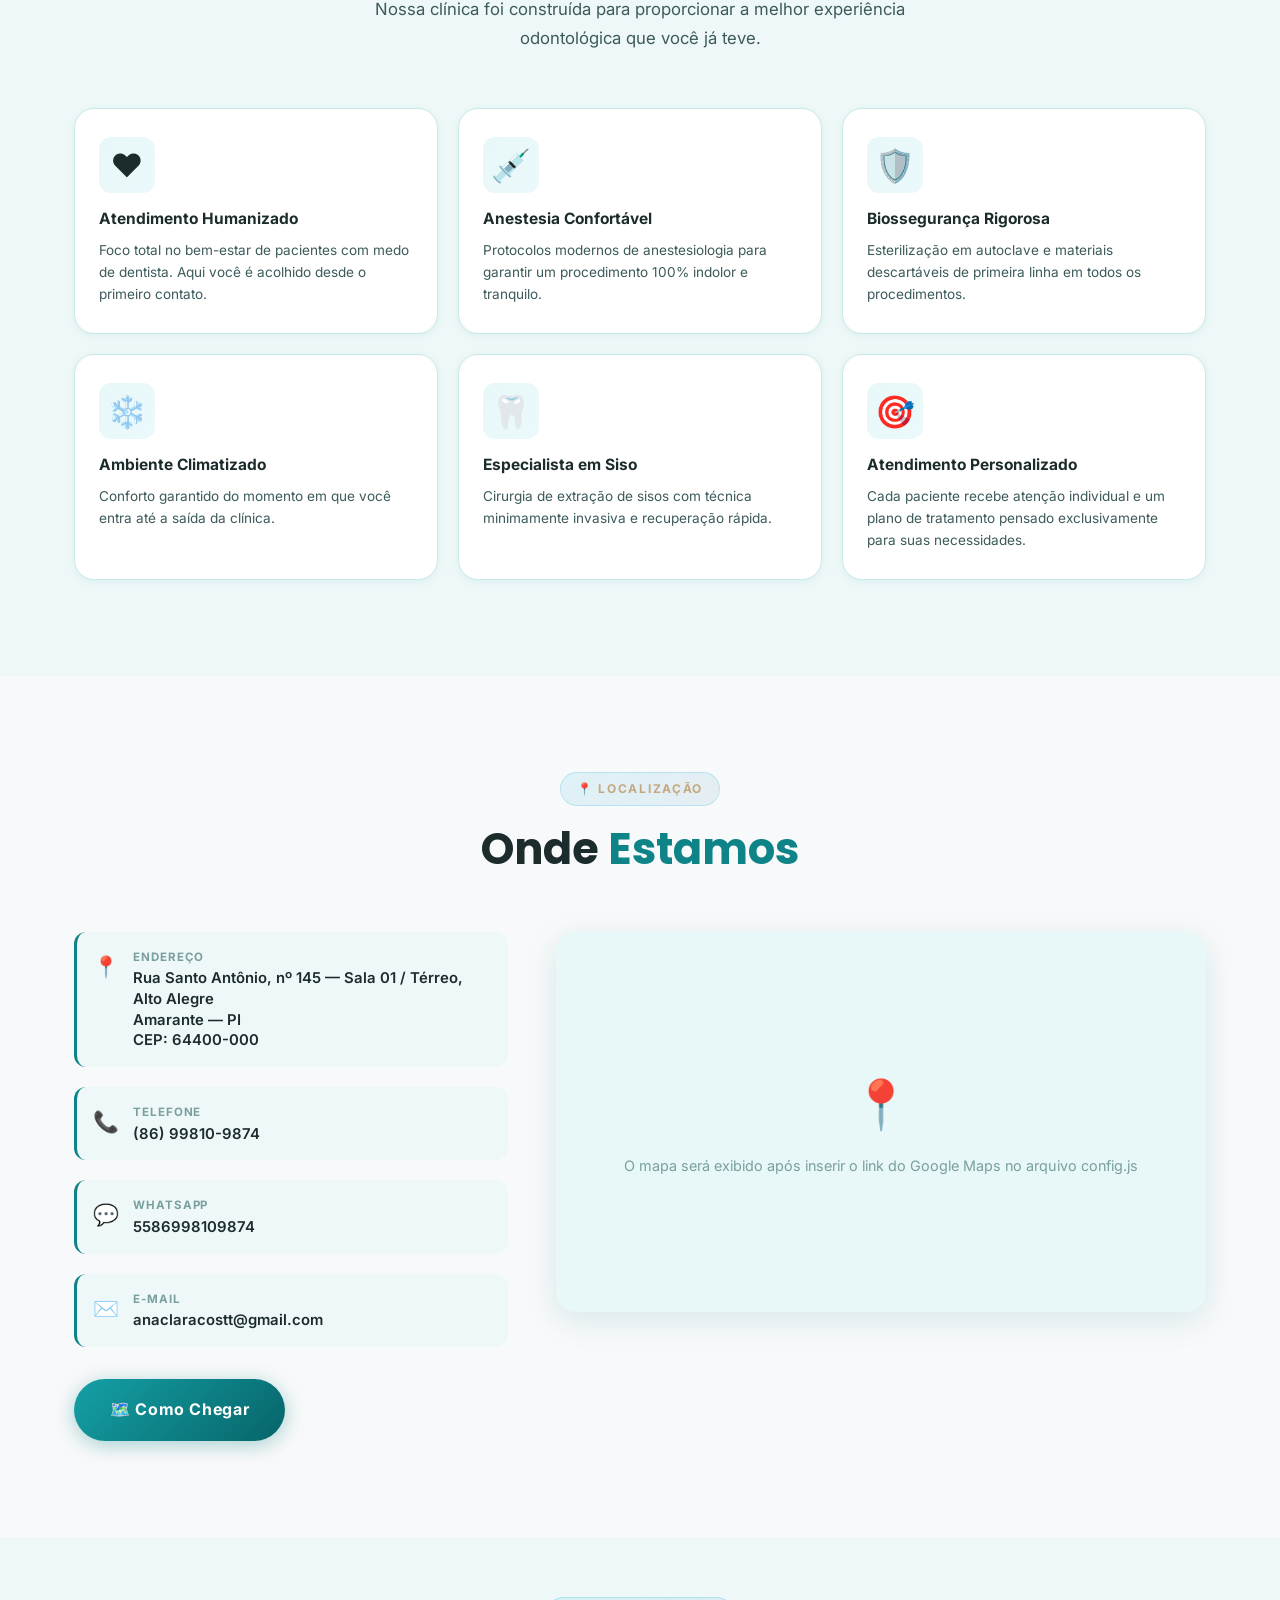
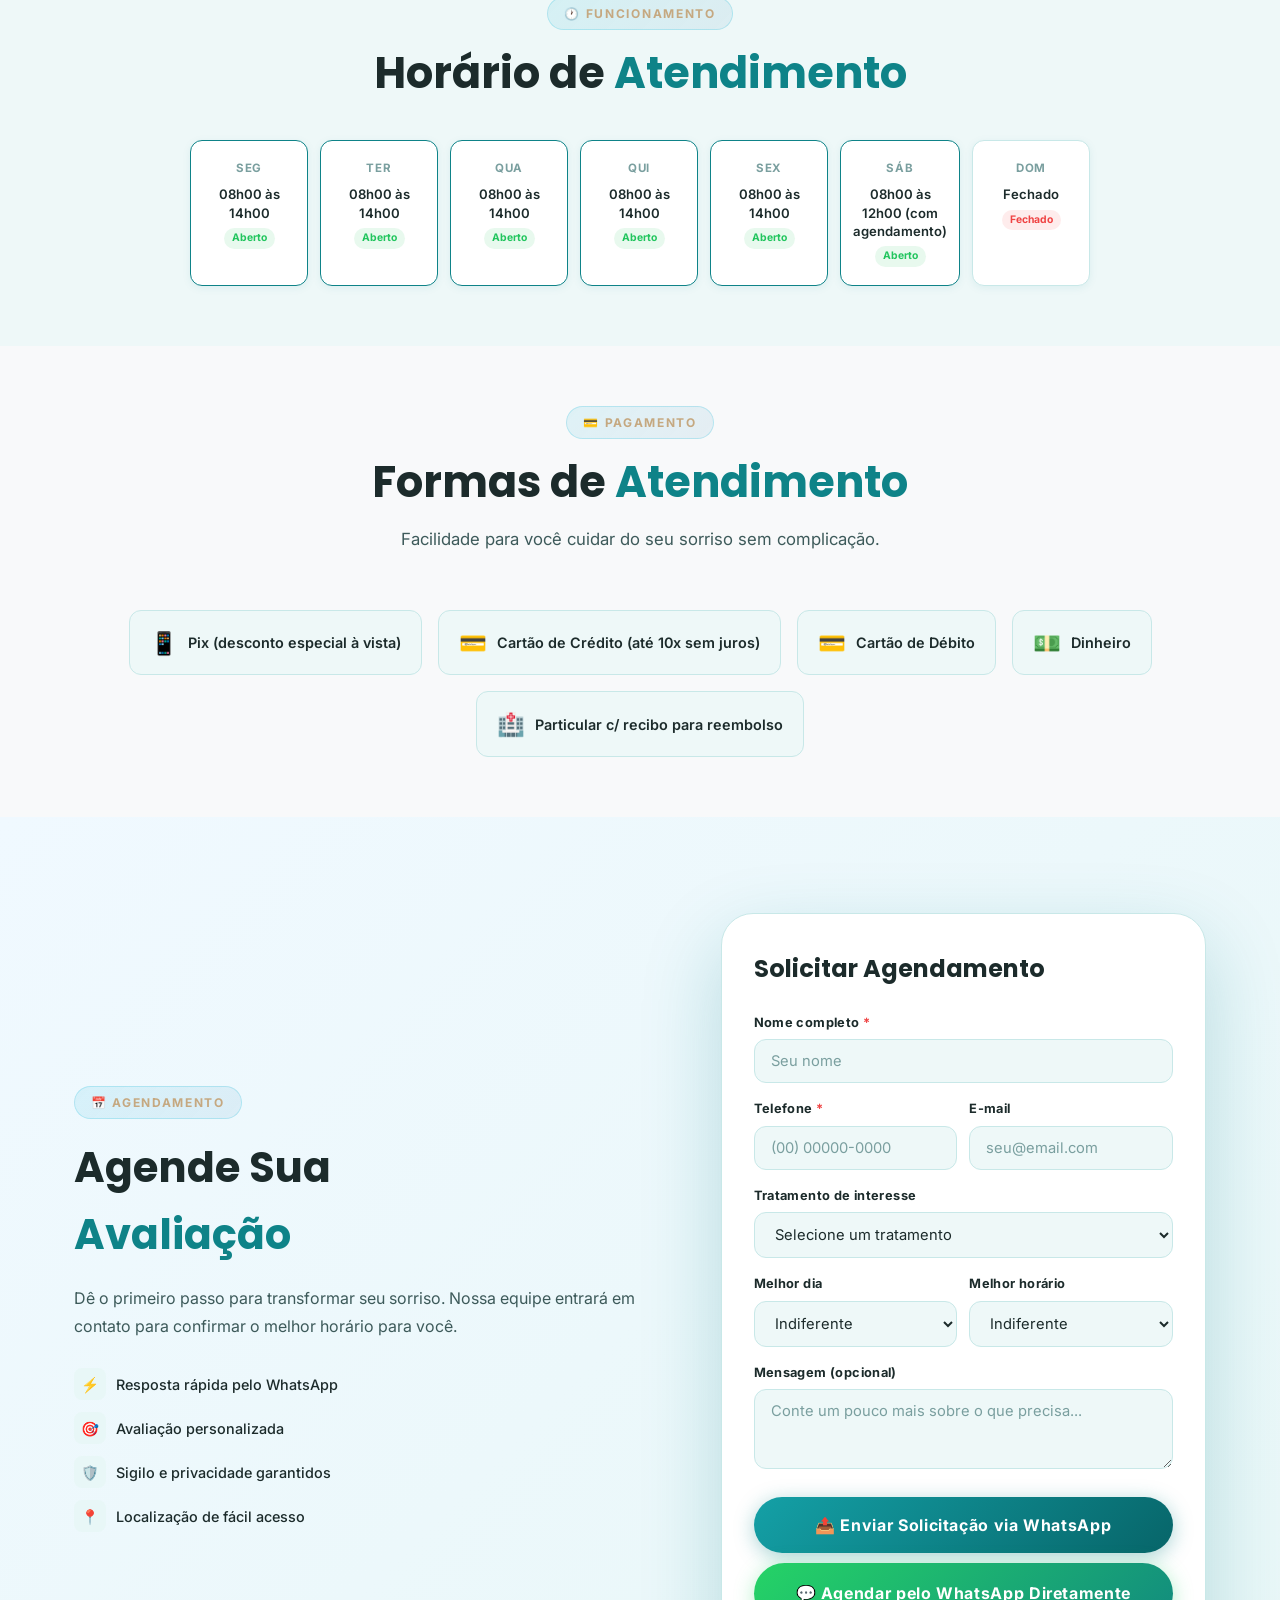
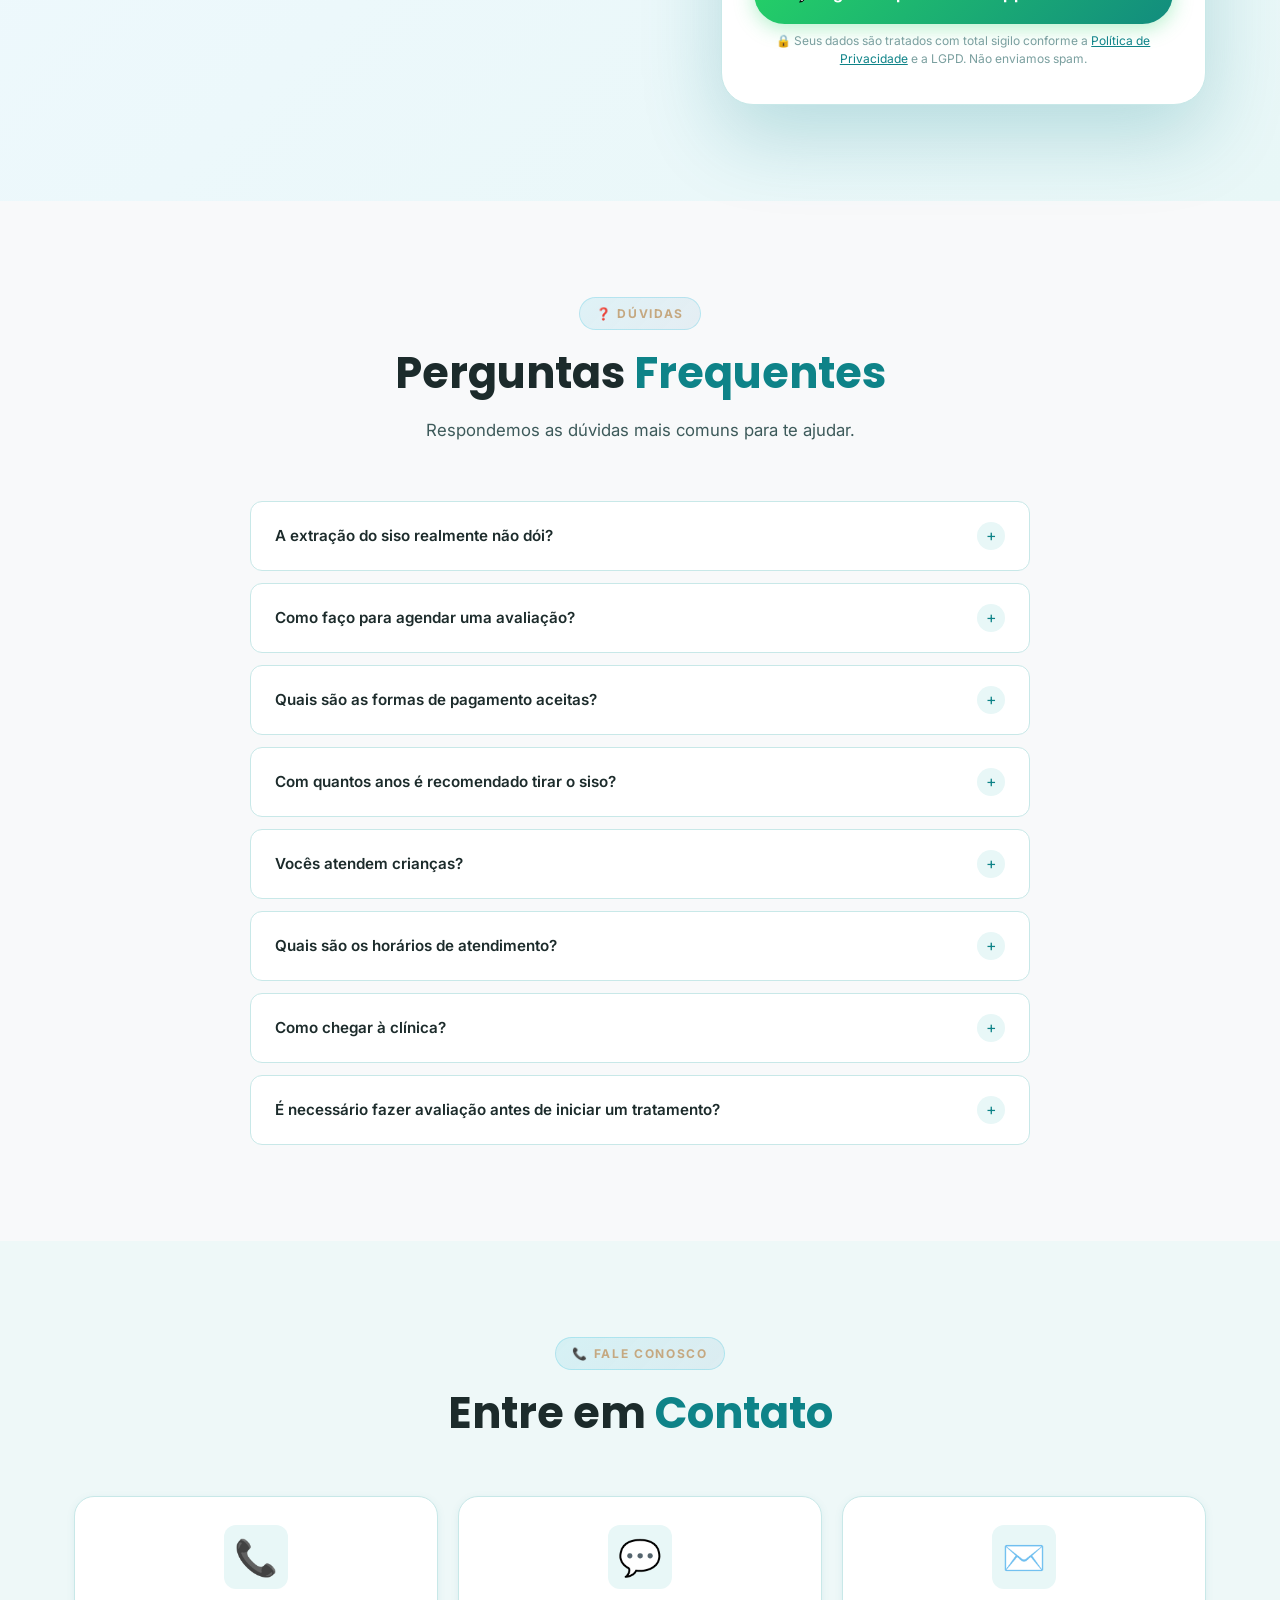
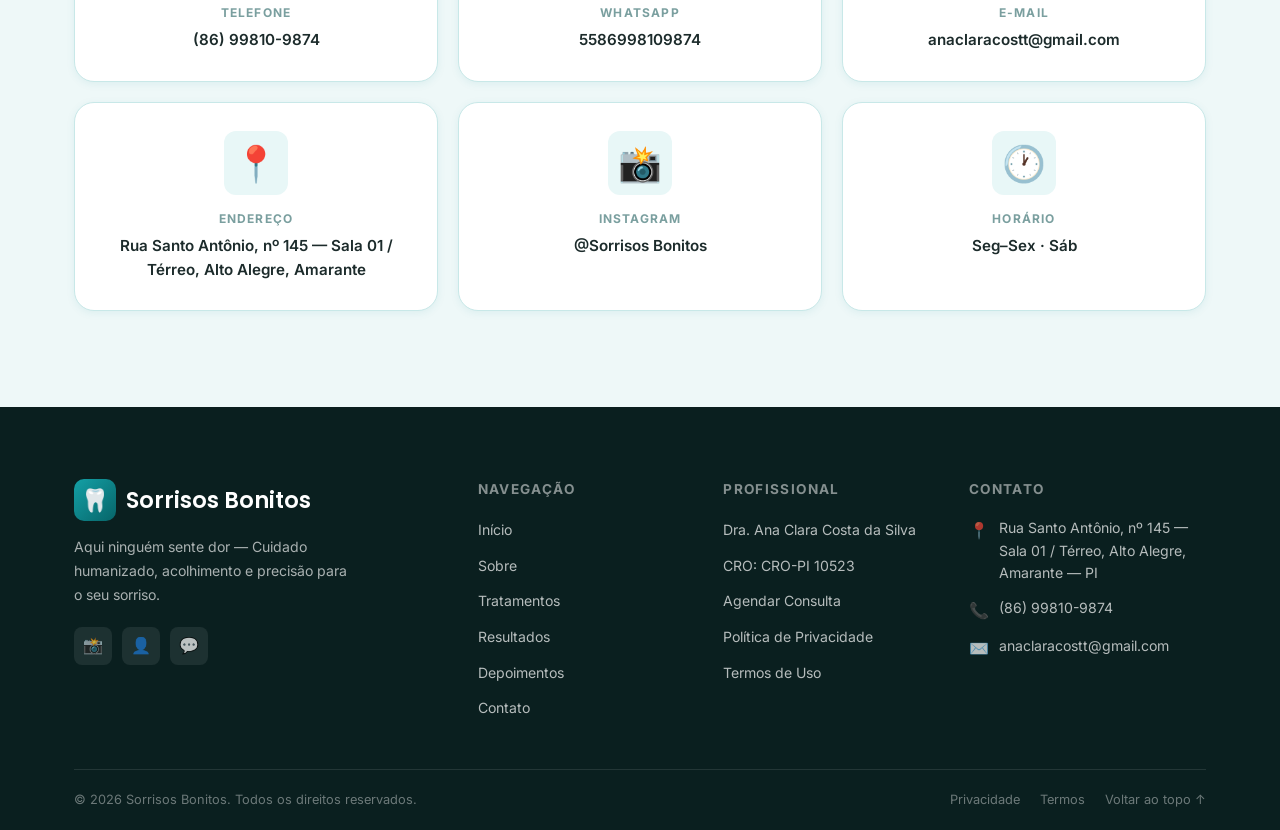
==== commit cffffd0a: "fix(mobile): corrigir overflow nos cards de estatisticas e enquadramento do Hero no celular" ====
--- a/dentista ana clara/index.html
+++ b/dentista ana clara/index.html
@@ -187,8 +187,8 @@
     <div class="stats-inner">
       <div class="stat-item">
         <div class="stat-stars">★★★★★</div>
-        <div class="stat-number" data-config="GOOGLE_RATING">5.0</div>
-        <p class="stat-label">Avaliação Google</p>
+        <div class="stat-number" data-config="GOOGLE_RATING" data-target="5.0">5.0</div>
+        <p class="stat-label">48 Avaliações no Google</p>
       </div>
       <div class="stat-item">
         <div class="stat-number" data-target="500+" data-config="PATIENTS_COUNT">500+</div>
--- a/dentista ana clara/styles.css
+++ b/dentista ana clara/styles.css
@@ -1428,53 +1428,227 @@
 .fade-in-up.delay-5 { transition-delay: .5s; }
 
 /* ============================================================
-   RESPONSIVE
+   RESPONSIVE — OTIMIZAÇÕES MOBILE PREMIUM
    ============================================================ */
 @media (max-width: 1024px) {
-  .treatments-grid { grid-template-columns: repeat(2,1fr); }
+  .treatments-grid { grid-template-columns: repeat(2, 1fr); }
   .footer-grid     { grid-template-columns: 1fr 1fr; }
-  .hours-grid      { grid-template-columns: repeat(4,1fr); }
-  .stats-inner     { grid-template-columns: repeat(2,1fr); }
+  .hours-grid      { grid-template-columns: repeat(4, 1fr); }
+  .stats-inner     { grid-template-columns: repeat(2, 1fr); }
   .stat-item:nth-child(2) { border-right: none; }
 }
 
 @media (max-width: 768px) {
-  .section         { padding: 72px 0; }
+  .container       { padding: 0 18px; }
+  .section         { padding: 64px 0; }
+  .section-sm      { padding: 44px 0; }
+  
+  /* Navbar no Mobile */
+  #navbar {
+    background: rgba(10, 31, 31, 0.96) !important;
+    backdrop-filter: blur(16px);
+    border-bottom: 1px solid rgba(255, 255, 255, 0.08);
+  }
+  .nav-inner       { height: 68px; }
+  .nav-logo        { font-size: 1.15rem; color: var(--white) !important; }
   .nav-links       { display: none; }
   .hamburger       { display: flex; }
-  .hero-grid       { grid-template-columns: 1fr; gap: 40px; padding: 110px 0 60px; }
-  .hero-image-wrap { display: none; }
-  .hero-content    { max-width: 100%; }
-  .about-grid      { grid-template-columns: 1fr; }
-  .about-content   { padding-left: 0; }
-  .about-img-main img { height: 360px; }
-  .about-cro-badge { bottom: -12px; right: -8px; }
-  .treatments-grid { grid-template-columns: 1fr 1fr; }
-  .gallery-grid    { grid-template-columns: repeat(2,1fr); }
-  .structure-grid  { grid-template-columns: 1fr 1fr; }
-  .structure-badges{ grid-template-columns: repeat(2,1fr); }
-  .team-grid       { grid-template-columns: 1fr; }
-  .testimonials-grid { grid-template-columns: 1fr; }
-  .location-grid   { grid-template-columns: 1fr; }
-  .hours-grid      { grid-template-columns: repeat(4,1fr); }
-  .booking-grid    { grid-template-columns: 1fr; }
-  .contact-grid    { grid-template-columns: 1fr; }
-  .differentials-grid { grid-template-columns: 1fr 1fr; }
-  .footer-grid     { grid-template-columns: 1fr 1fr; }
-  .stats-inner     { grid-template-columns: repeat(2,1fr); }
+  .hamburger span  { background: var(--white) !important; }
+  .mobile-menu     { top: 68px; padding: 20px 18px; max-height: calc(100vh - 68px); overflow-y: auto; }
+  
+  /* Hero no Mobile — Perfeitamente enquadrado */
+  .hero-grid {
+    grid-template-columns: 1fr;
+    gap: 28px;
+    padding: 95px 0 40px;
+    text-align: center;
+  }
+  .hero-content { max-width: 100%; }
+  .hero-badge { margin-bottom: 16px; font-size: 0.75rem; padding: 6px 14px; }
+  .hero-specialty { margin-bottom: 8px; font-size: 0.75rem; }
+  .hero-title {
+    font-size: clamp(1.8rem, 6.5vw, 2.4rem);
+    line-height: 1.22;
+    margin-bottom: 14px;
+  }
+  .hero-subtitle {
+    font-size: 0.95rem;
+    line-height: 1.6;
+    margin: 0 auto 24px;
+    max-width: 100%;
+  }
+  .hero-btns {
+    flex-direction: column;
+    width: 100%;
+    gap: 10px;
+    margin-bottom: 28px;
+  }
+  .hero-btns .btn {
+    width: 100%;
+    justify-content: center;
+    padding: 15px 20px;
+    font-size: 0.95rem;
+  }
+  .hero-trust {
+    text-align: left;
+    gap: 10px;
+    padding-top: 18px;
+  }
+  .trust-item { font-size: 0.82rem; }
+
+  /* Foto do Hero adaptada para celular */
+  .hero-image-wrap {
+    display: flex;
+    justify-content: center;
+    width: 100%;
+    margin-top: 10px;
+  }
+  .hero-photo-card {
+    width: 100%;
+    max-width: 300px;
+    border-radius: var(--radius-lg);
+  }
+  .hero-photo-card img {
+    height: 360px;
+    object-position: center top;
+  }
+  .hero-float-tag {
+    top: 12px;
+    left: -8px;
+    padding: 8px 12px;
+    font-size: 0.7rem;
+  }
+  .hero-float-tag strong { font-size: 1.1rem; }
+  .hero-card-badge {
+    bottom: 10px;
+    left: 10px;
+    right: 10px;
+    padding: 10px 12px;
+  }
+
+  /* Estatísticas 2x2 — Impecável sem nenhum corte lateral */
+  .stats-inner {
+    grid-template-columns: 1fr 1fr;
+    width: 100%;
+    box-sizing: border-box;
+  }
+  .stat-item {
+    padding: 20px 8px;
+    box-sizing: border-box;
+    overflow: hidden;
+  }
+  .stat-item:nth-child(1), .stat-item:nth-child(2) {
+    border-bottom: 1px solid rgba(255,255,255,0.15);
+  }
   .stat-item:nth-child(2) { border-right: none; }
-  .form-row        { grid-template-columns: 1fr; }
-  .footer-bottom   { flex-direction: column; text-align: center; }
+  .stat-item:nth-child(4) { border-right: none; }
+  .stat-stars { font-size: 0.85rem; margin-bottom: 4px; }
+  .stat-number {
+    font-size: clamp(1.6rem, 5vw, 2.1rem);
+    white-space: nowrap;
+    overflow: hidden;
+    text-overflow: ellipsis;
+    line-height: 1.1;
+  }
+  .stat-label {
+    font-size: 0.72rem;
+    line-height: 1.25;
+    white-space: normal;
+  }
+
+  /* Sobre */
+  .about-grid { grid-template-columns: 1fr; gap: 36px; }
+  .about-content { padding-left: 0; text-align: left; }
+  .about-img-main img { height: 380px; }
+  .about-cro-badge { bottom: -12px; right: 10px; padding: 12px 16px; font-size: 0.78rem; }
+  .about-info-grid { grid-template-columns: 1fr 1fr; gap: 10px; margin: 20px 0 28px; }
+  .about-info-item { padding: 12px; }
+  .about-info-item .value { font-size: 0.85rem; }
+  .about-content .btn { width: 100%; justify-content: center; }
+
+  /* Tratamentos */
+  .treatments-grid { grid-template-columns: 1fr; gap: 16px; }
+  .treatment-card { padding: 22px 18px; }
+  
+  /* Filtros da Galeria com scroll horizontal suave */
+  .gallery-filters {
+    display: flex;
+    overflow-x: auto;
+    white-space: nowrap;
+    padding-bottom: 10px;
+    justify-content: flex-start;
+    -webkit-overflow-scrolling: touch;
+    gap: 8px;
+    margin-bottom: 24px;
+  }
+  .gallery-filters::-webkit-scrollbar { display: none; }
+  .gallery-filter-btn { padding: 8px 16px; font-size: 0.82rem; flex-shrink: 0; }
+  .gallery-grid { grid-template-columns: 1fr 1fr; gap: 12px; }
+
+  /* Estrutura */
+  .structure-grid { grid-template-columns: 1fr; gap: 16px; }
+  .structure-badges { grid-template-columns: 1fr 1fr; gap: 12px; }
+  .structure-badge { padding: 16px 12px; }
+
+  /* Equipe & Depoimentos */
+  .team-grid { grid-template-columns: 1fr; gap: 20px; }
+  .testimonials-grid { grid-template-columns: 1fr; gap: 16px; }
+
+  /* Localização & Mapa */
+  .location-grid { grid-template-columns: 1fr; gap: 32px; }
+  .map-container { height: 280px; }
+  .location-grid .btn { width: 100%; justify-content: center; }
+
+  /* Horários */
+  .hours-grid { grid-template-columns: repeat(2, 1fr); gap: 10px; }
+  .hours-card { padding: 14px 10px; }
+
+  /* Formulário de Agendamento */
+  .booking-grid { grid-template-columns: 1fr; gap: 36px; }
+  .booking-form-card { padding: 24px 18px; border-radius: var(--radius-lg); }
+  .form-row { grid-template-columns: 1fr; gap: 0; }
+  .form-control {
+    font-size: 16px !important; /* Previne zoom indesejado no iOS Safari */
+    padding: 14px;
+  }
+  .form-submit .btn { width: 100%; justify-content: center; }
+
+  /* Diferenciais & FAQ */
+  .differentials-grid { grid-template-columns: 1fr; gap: 14px; }
+  .differential-card { padding: 22px 18px; }
+  .faq-question { padding: 16px 18px; }
+  .faq-question-text { font-size: 0.9rem; }
+  .faq-answer { padding: 0 18px 16px; font-size: 0.88rem; }
+
+  /* Contatos & Footer */
+  .contact-grid { grid-template-columns: 1fr; gap: 12px; }
+  .contact-card { padding: 20px; }
+  .cta-banner { padding: 56px 0; }
+  .cta-banner-btns { flex-direction: column; width: 100%; }
+  .cta-banner-btns .btn { width: 100%; justify-content: center; }
+  .footer-grid { grid-template-columns: 1fr; gap: 32px; }
+  .footer-bottom { flex-direction: column; text-align: center; gap: 16px; }
+  .footer-bottom-links { justify-content: center; }
+
+  /* WhatsApp Float no Mobile */
+  #wa-float {
+    bottom: 18px;
+    right: 18px;
+  }
+  .wa-tooltip { display: none; }
+  .wa-btn { width: 54px; height: 54px; font-size: 1.6rem; }
+
+  /* Modais no celular */
+  .modal-box { padding: 0; border-radius: var(--radius-lg); max-height: 85vh; }
+  .modal-header { padding: 20px 20px 0; }
+  .modal-body { padding: 16px 20px 24px; }
+  .modal-name { font-size: 1.4rem; }
 }
 
 @media (max-width: 480px) {
-  .treatments-grid     { grid-template-columns: 1fr; }
-  .gallery-grid        { grid-template-columns: 1fr; }
-  .structure-grid      { grid-template-columns: 1fr; }
-  .hours-grid          { grid-template-columns: repeat(2,1fr); }
-  .differentials-grid  { grid-template-columns: 1fr; }
-  .hero-btns           { flex-direction: column; }
-  .cta-banner-btns     { flex-direction: column; align-items: center; }
-  .footer-grid         { grid-template-columns: 1fr; }
-  .structure-badges    { grid-template-columns: repeat(2,1fr); }
-}
+  .about-info-grid { grid-template-columns: 1fr; }
+  .gallery-grid { grid-template-columns: 1fr; }
+  .structure-badges { grid-template-columns: 1fr; }
+  .hours-grid { grid-template-columns: 1fr; }
+}
+
